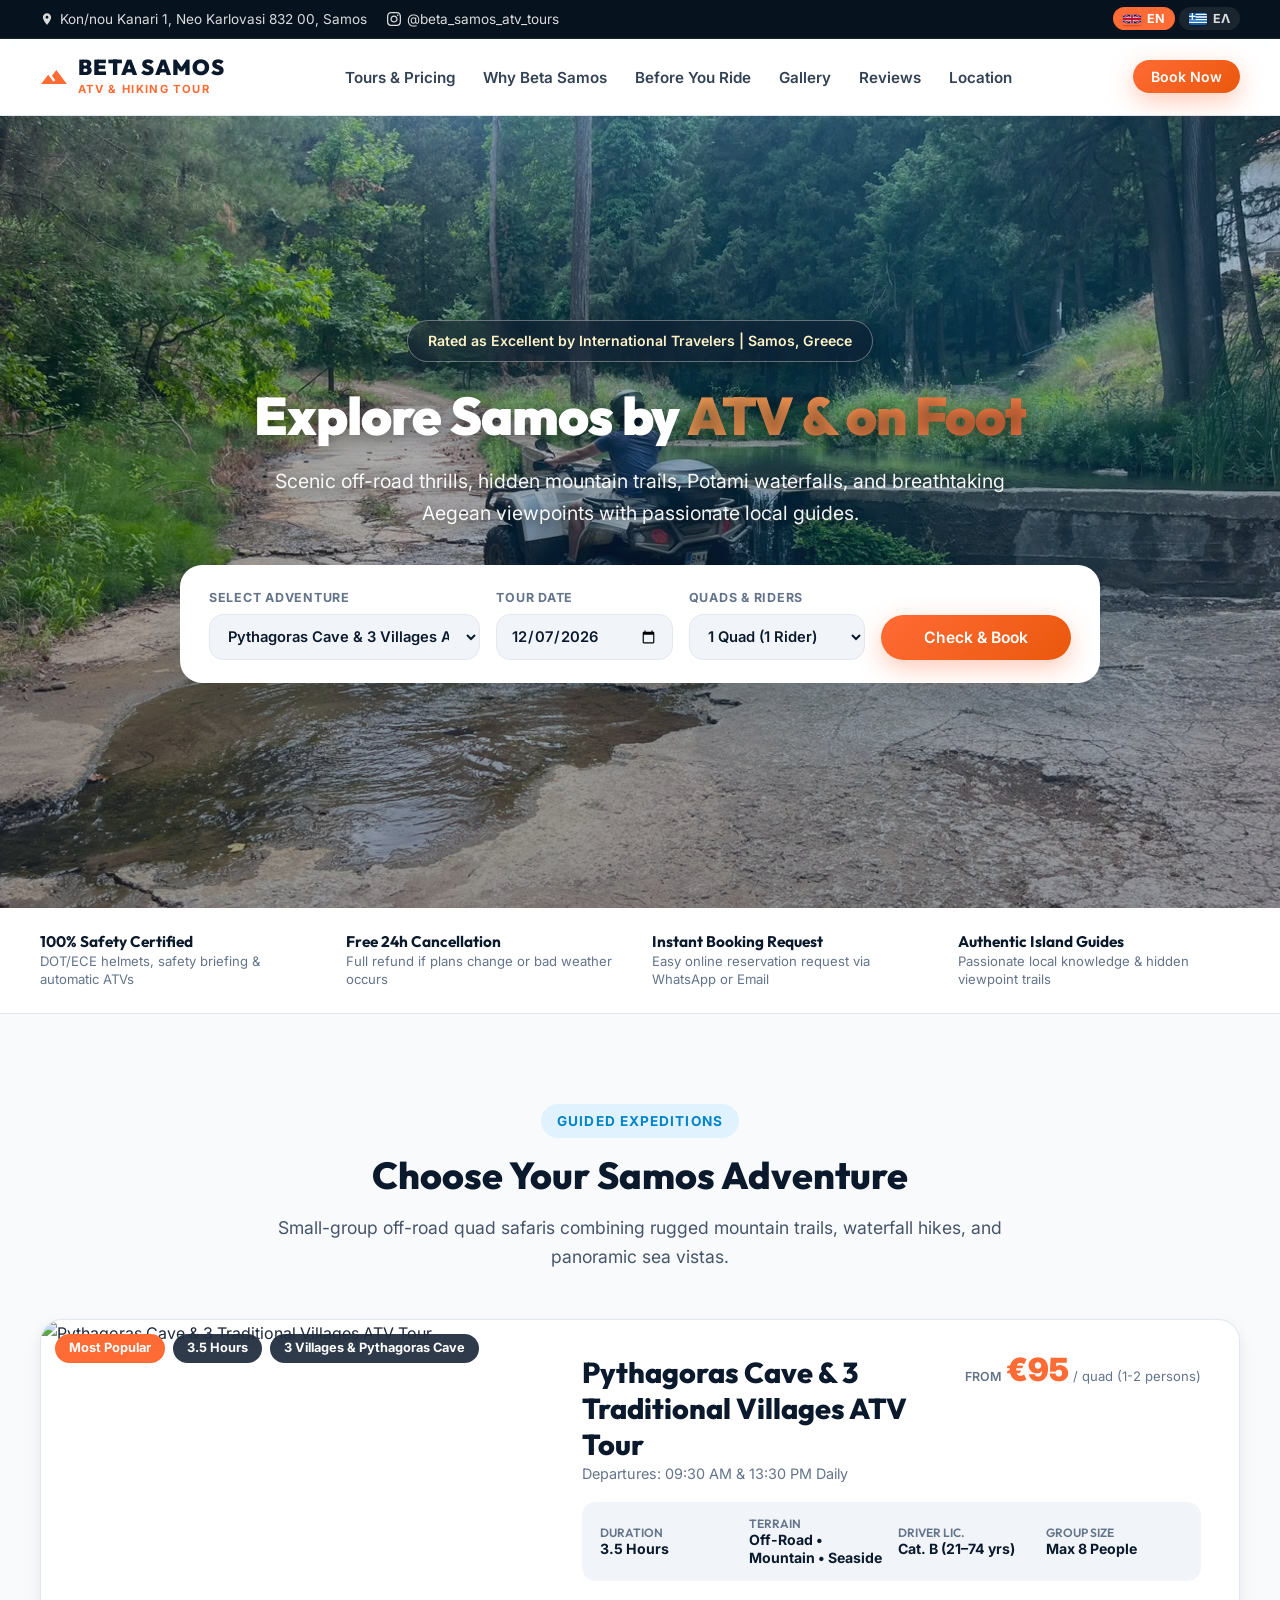
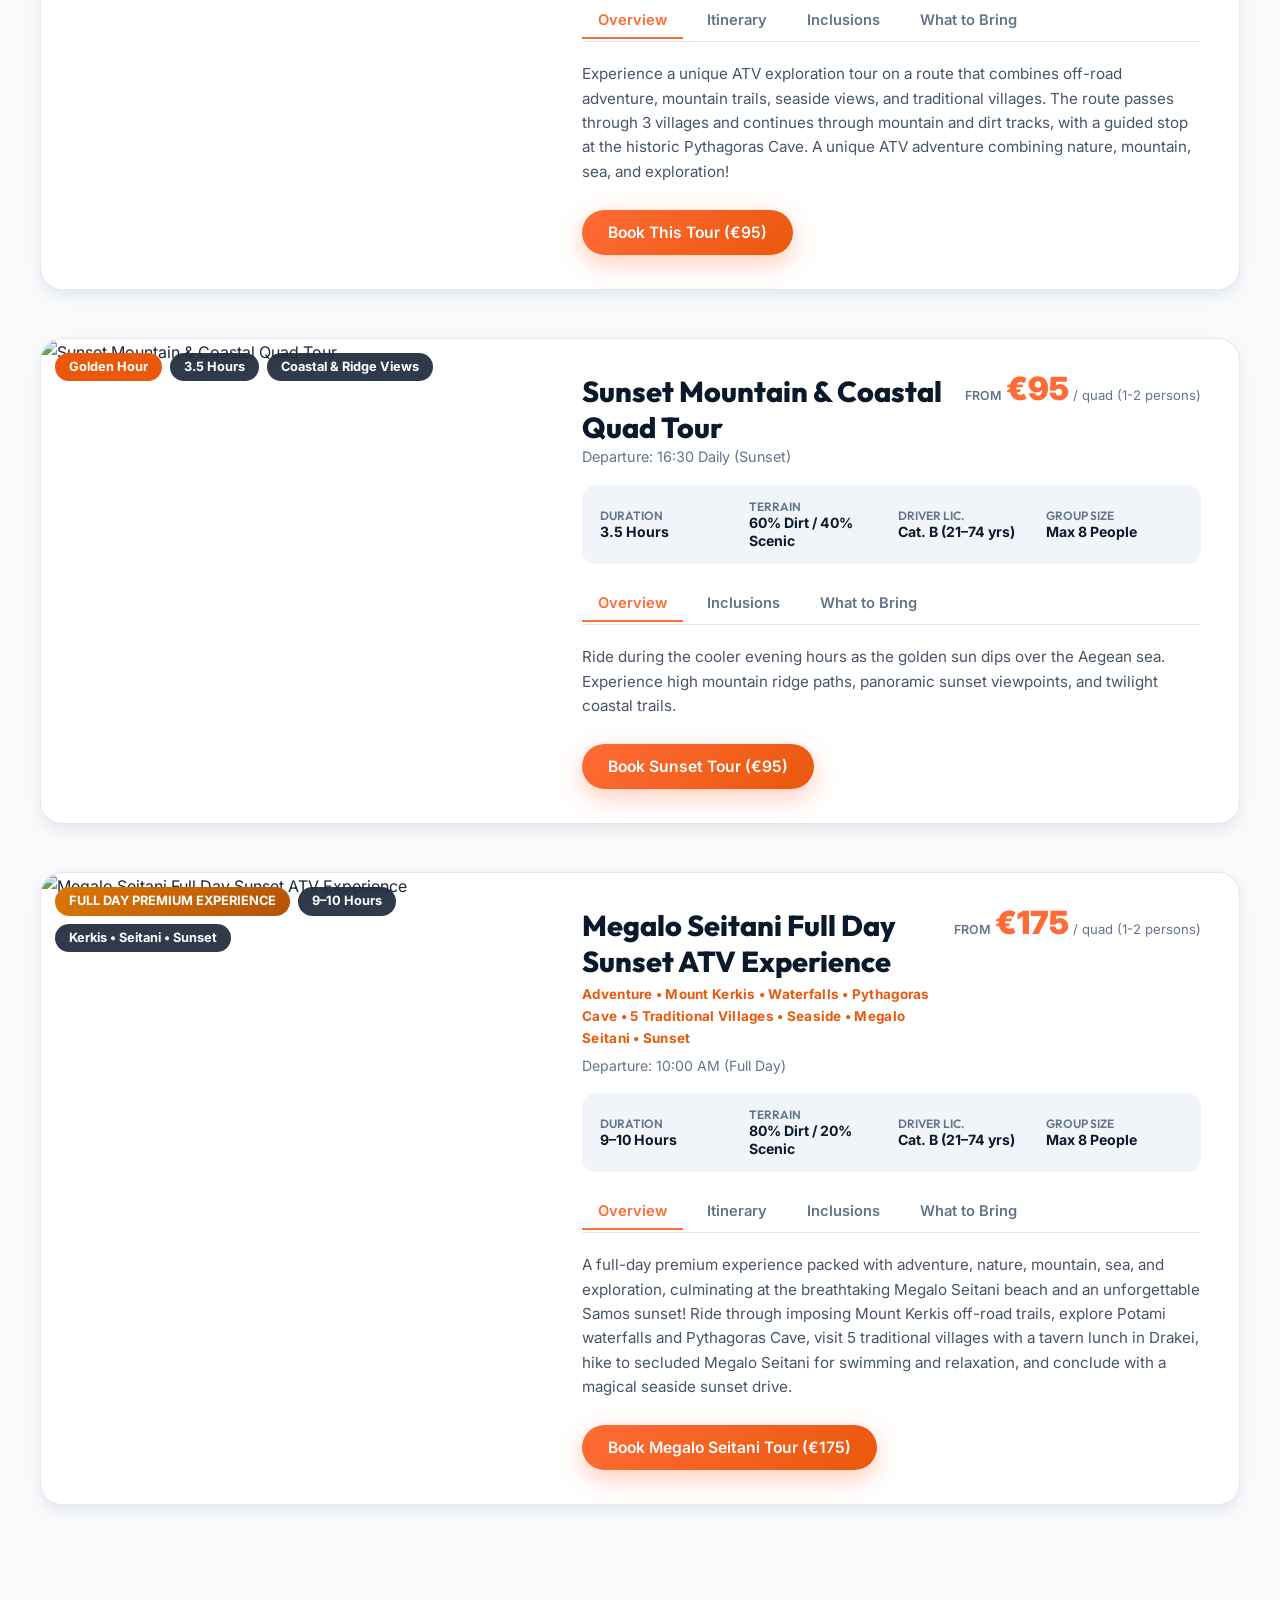
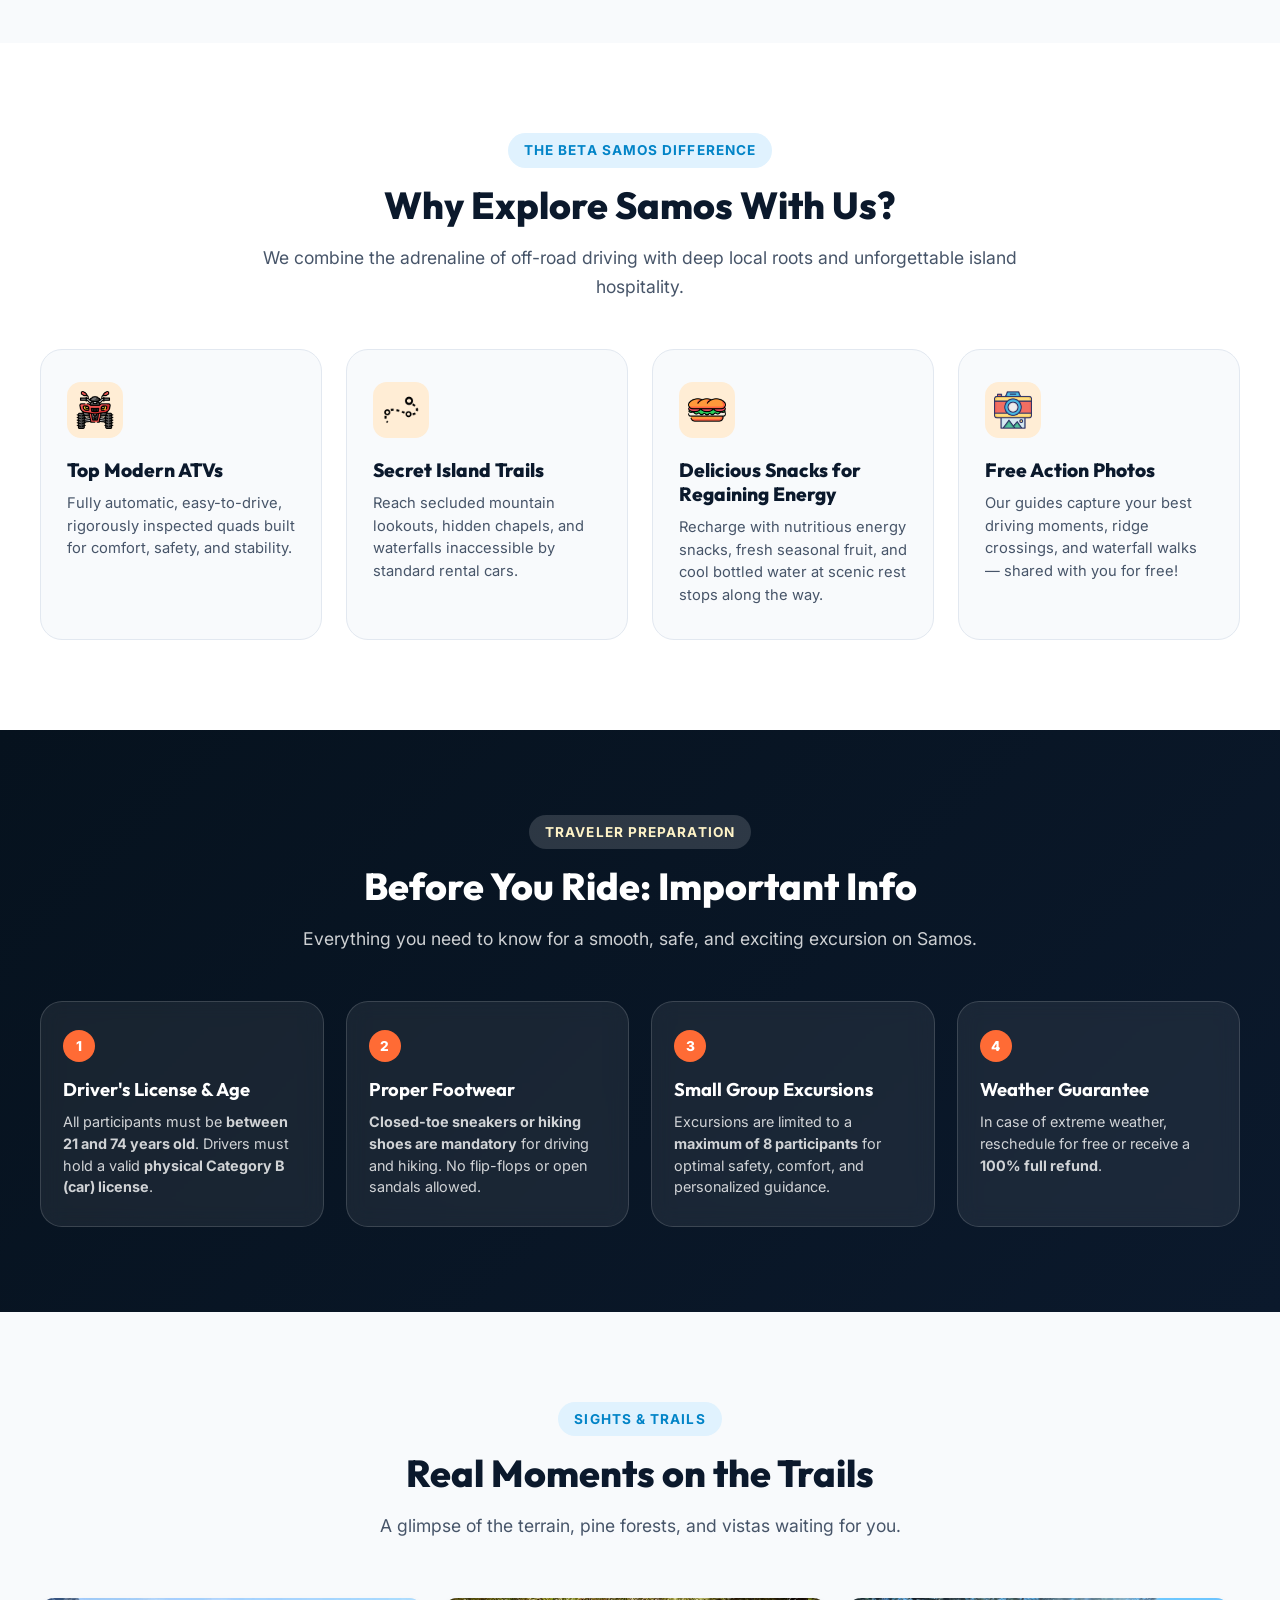
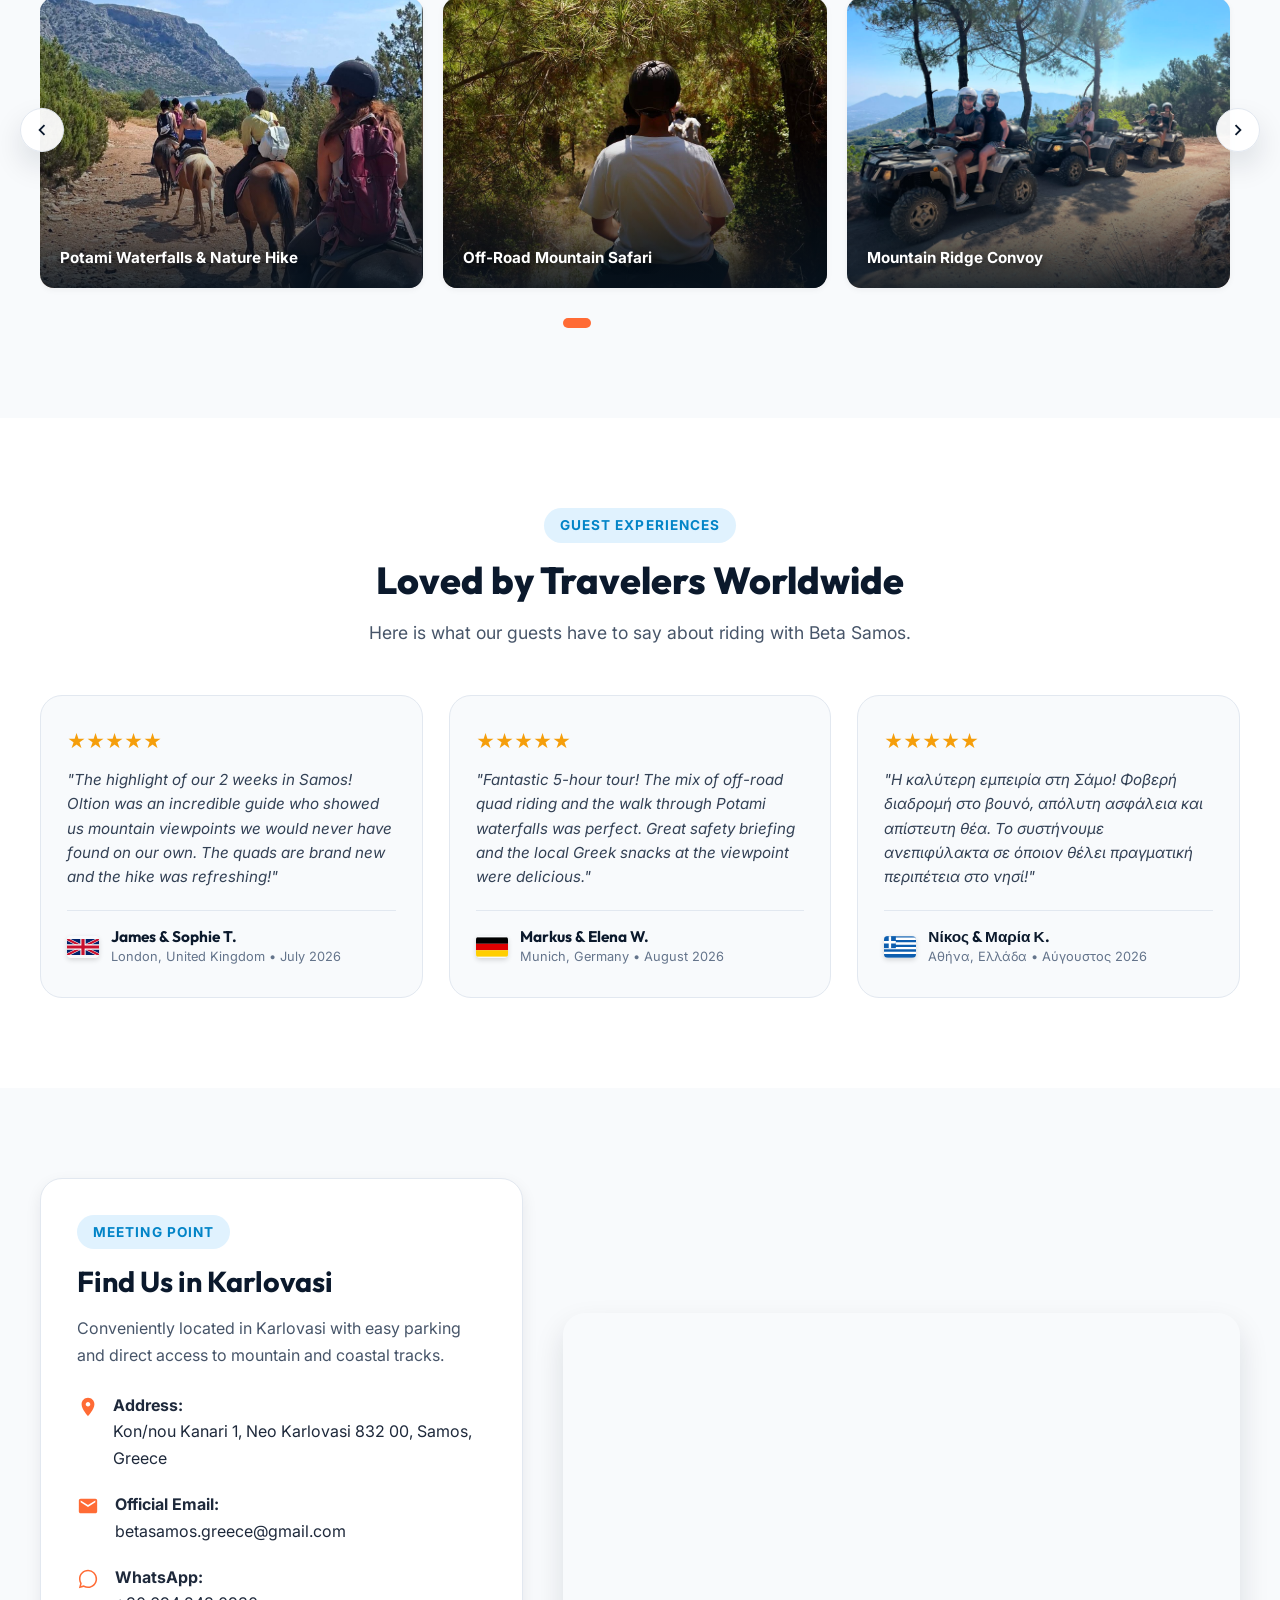
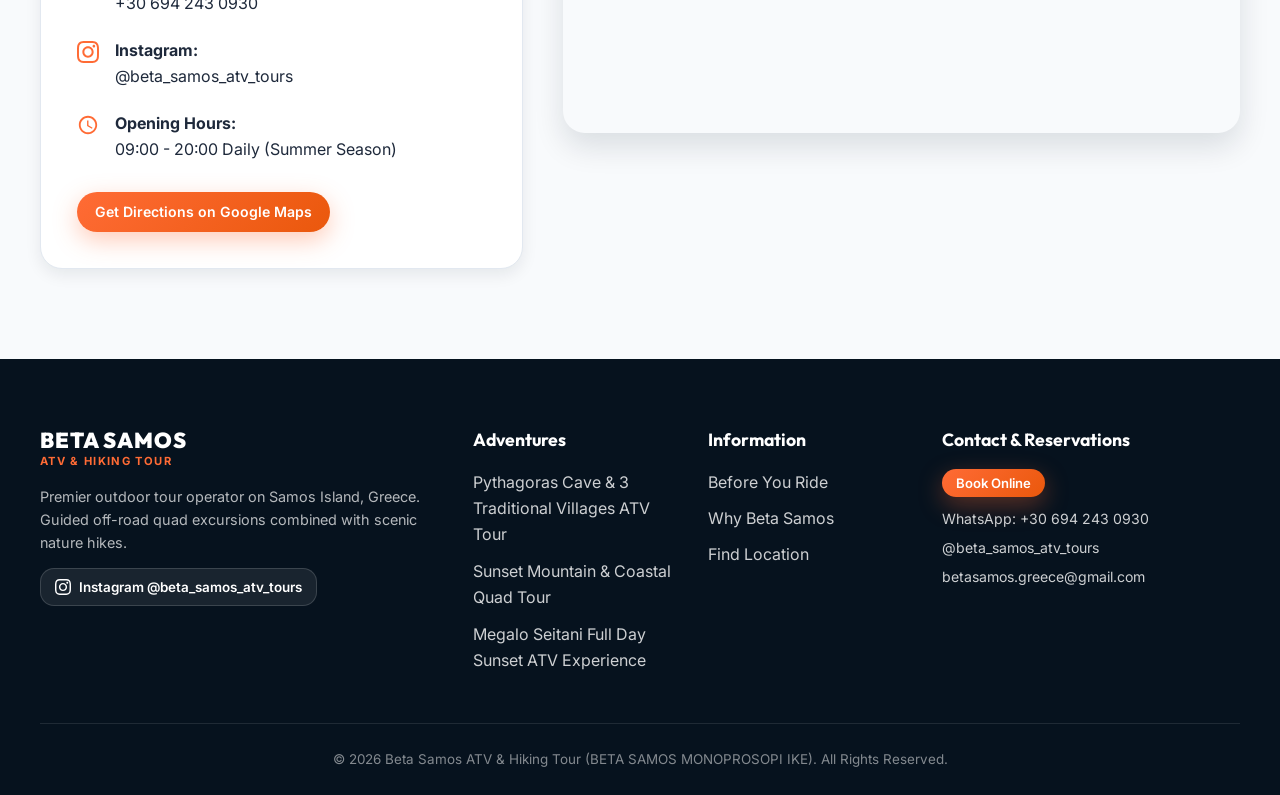
==== index.html @ 0ca5908e "feat: initialize Samos ATV and hiking tour website with booking interface and knowledge base documen" ====
<!DOCTYPE html>
<html lang="en">
<head>
  <meta charset="UTF-8">
  <meta name="viewport" content="width=device-width, initial-scale=1.0">
  <title>Beta Samos ATV &amp; Hiking Guided Tours | Explore Samos Island, Greece</title>
  <meta name="description" content="Premier guided ATV off-road adventures and scenic hiking tours on Samos Island, Greece. Explore Potami waterfalls, mountain viewpoints, and authentic Greek trails. Book online!">
  <meta name="keywords" content="Beta Samos, Samos ATV tour, quad safari Samos, hiking Samos island, Potami waterfalls tour, Karlovasi excursions, outdoor activities Greece">
  <meta name="author" content="Beta Samos ATV &amp; Hiking Tour">
  <link rel="canonical" href="https://betasamos.gr/">

  <!-- Open Graph / Facebook / WhatsApp -->
  <meta property="og:type" content="website">
  <meta property="og:url" content="https://betasamos.gr/">
  <meta property="og:title" content="Beta Samos ATV &amp; Hiking Guided Tours">
  <meta property="og:description" content="Explore Samos Island with exciting off-road ATV rides, guided hiking, and hidden mountain vistas. Local, safe, and unforgettable.">
  <meta property="og:image" content="assets/images/img_14.jpeg">

  <!-- Google Fonts Preconnect -->
  <link rel="preconnect" href="https://fonts.googleapis.com">
  <link rel="preconnect" href="https://fonts.gstatic.com" crossorigin>
  <link href="https://fonts.googleapis.com/css2?family=Inter:wght@400;500;600;700&family=Outfit:wght@600;700;800;900&display=swap" rel="stylesheet">

  <!-- Cloudflare Turnstile Anti-Bot Security -->
  <script src="https://challenges.cloudflare.com/turnstile/v0/api.js" async defer></script>

  <!-- EmailJS Client-Side Transactional Email Engine -->
  <script src="https://cdn.jsdelivr.net/npm/@emailjs/browser@4/dist/email.min.js"></script>

  <!-- Stylesheet -->
  <link rel="stylesheet" href="styles.css">

  <!-- Schema.org JSON-LD Structured Data for Local Tour Operator -->
  <script type="application/ld+json">
  {
    "@context": "https://schema.org",
    "@type": ["TourOperator", "LocalBusiness"],
    "name": "Beta Samos ATV and Hiking Tour",
    "legalName": "BETA SAMOS MONOPROSOPI IKE",
    "image": "https://betasamos.gr/assets/images/img_14.jpeg",
    "telephone": "+306942430930",
    "email": "betasamos.greece@gmail.com",
    "url": "https://betasamos.gr/",
    "address": {
      "@type": "PostalAddress",
      "streetAddress": "Kanari 1",
      "addressLocality": "Karlovasi",
      "addressRegion": "Samos",
      "postalCode": "83200",
      "addressCountry": "GR"
    },
    "geo": {
      "@type": "GeoCoordinates",
      "latitude": 37.7944,
      "longitude": 26.6881
    },
    "openingHoursSpecification": {
      "@type": "OpeningHoursSpecification",
      "dayOfWeek": [
        "Monday", "Tuesday", "Wednesday", "Thursday", "Friday", "Saturday", "Sunday"
      ],
      "opens": "09:00",
      "closes": "20:00"
    },
    "priceRange": "€€"
  }
  </script>
</head>
<body>

  <!-- Top Notification Bar -->
  <div class="topbar">
    <div class="container topbar-content">
      <div class="topbar-left">
        <a href="https://maps.google.com/?q=Beta+Samos+ATV+and+Hiking+Tour,+Kon/nou+Kanari+1,+Neo+Karlovasi+832+00" target="_blank" rel="noopener" class="topbar-item" title="Beta Samos on Google Maps">
          <svg viewBox="0 0 24 24" width="14" height="14" fill="currentColor"><path d="M12 2C8.13 2 5 5.13 5 9c0 5.25 7 13 7 13s7-7.75 7-13c0-3.87-3.13-7-7-7zm0 9.5c-1.38 0-2.5-1.12-2.5-2.5s1.12-2.5 2.5-2.5 2.5 1.12 2.5 2.5-1.12 2.5-2.5 2.5z"/></svg>
          <span data-i18n="topbar_location">Kon/nou Kanari 1, Neo Karlovasi 832 00, Samos</span>
        </a>
        <a href="https://www.instagram.com/beta_samos_atv_tours/" target="_blank" rel="noopener" class="topbar-item" title="Follow us on Instagram">
          <svg viewBox="0 0 24 24" width="14" height="14" fill="currentColor"><path d="M12 2.163c3.204 0 3.584.012 4.85.07 3.252.148 4.771 1.691 4.919 4.919.058 1.265.069 1.645.069 4.849 0 3.205-.012 3.584-.069 4.849-.149 3.225-1.664 4.771-4.919 4.919-1.266.058-1.644.07-4.85.07-3.204 0-3.584-.012-4.849-.07-3.26-.149-4.771-1.699-4.919-4.92-.058-1.265-.07-1.644-.07-4.849 0-3.204.013-3.583.07-4.849.149-3.227 1.664-4.771 4.919-4.919 1.266-.057 1.645-.069 4.849-.069zm0-2.163c-3.259 0-3.667.014-4.947.072-4.358.2-6.78 2.618-6.98 6.98-.059 1.281-.073 1.689-.073 4.948 0 3.259.014 3.668.072 4.948.2 4.358 2.618 6.78 6.98 6.98 1.281.058 1.689.072 4.948.072 3.259 0 3.668-.014 4.948-.072 4.354-.2 6.782-2.618 6.979-6.98.059-1.28.073-1.689.073-4.948 0-3.259-.014-3.667-.072-4.947-.196-4.354-2.617-6.78-6.979-6.98-1.281-.059-1.69-.073-4.949-.073zm0 5.838c-3.403 0-6.162 2.759-6.162 6.162s2.759 6.163 6.162 6.163 6.162-2.759 6.162-6.163c0-3.403-2.759-6.162-6.162-6.162zm0 10.162c-2.209 0-4-1.79-4-4 0-2.209 1.791-4 4-4s4 1.791 4 4c0 2.21-1.791 4-4 4zm6.406-11.845c-.796 0-1.441.645-1.441 1.44s.645 1.44 1.441 1.44c.795 0 1.439-.645 1.439-1.44s-.644-1.44-1.439-1.44z"/></svg>
          <span>@beta_samos_atv_tours</span>
        </a>
      </div>
      <div class="topbar-right">
        <div class="lang-switcher">
          <button class="lang-btn active" data-lang="en">
            <svg class="flag-icon" viewBox="0 0 60 30" width="18" height="12">
              <clipPath id="uk-flag"><path d="M0,0 v30 h60 v-30 z"/></clipPath>
              <g clip-path="url(#uk-flag)">
                <path d="M0,0 v30 h60 v-30 z" fill="#012169"/>
                <path d="M0,0 L60,30 M60,0 L0,30" stroke="#fff" stroke-width="6"/>
                <path d="M0,0 L60,30 M60,0 L0,30" clip-path="url(#uk-flag)" stroke="#C8102E" stroke-width="4"/>
                <path d="M30,0 v30 M0,15 h60" stroke="#fff" stroke-width="10"/>
                <path d="M30,0 v30 M0,15 h60" stroke="#C8102E" stroke-width="6"/>
              </g>
            </svg>
            EN
          </button>
          <button class="lang-btn" data-lang="el">
            <svg class="flag-icon" viewBox="0 0 27 18" width="18" height="12">
              <rect width="27" height="18" fill="#0D5EAF"/>
              <path d="M0,2h27M0,6h27M0,10h27M0,14h27" stroke="#fff" stroke-width="2"/>
              <rect width="10" height="10" fill="#0D5EAF"/>
              <path d="M5,0v10M0,5h10" stroke="#fff" stroke-width="2"/>
            </svg>
            ΕΛ
          </button>
        </div>
      </div>
    </div>
  </div>

  <!-- Main Navigation -->
  <nav class="navbar" id="navbar">
    <div class="container nav-container">
      <a href="#" class="logo-brand">
        <span class="logo-icon" style="color: var(--orange-500); display: flex; align-items: center;">
          <svg viewBox="0 0 24 24" width="28" height="28" fill="currentColor"><path d="M14 6l-3.75 5 2.85 3.8-1.6 1.2L7 10l-6 8h22L14 6z"/></svg>
        </span>
        <div class="logo-text-wrap">
          <span class="logo-title">BETA SAMOS</span>
          <span class="logo-tag" data-i18n="nav_tag">ATV &amp; Hiking Tour</span>
        </div>
      </a>

      <ul class="nav-menu" id="navMenu">
        <li><a href="#tours" class="nav-link" data-i18n="nav_tours">Tours &amp; Pricing</a></li>
        <li><a href="#whyus" class="nav-link" data-i18n="nav_whyus">Why Beta Samos</a></li>
        <li><a href="#guide" class="nav-link" data-i18n="nav_guide">Before You Ride</a></li>
        <li><a href="#gallery" class="nav-link" data-i18n="nav_gallery">Gallery</a></li>
        <li><a href="#reviews" class="nav-link" data-i18n="nav_reviews">Reviews</a></li>
        <li><a href="#location" class="nav-link" data-i18n="nav_location">Location</a></li>
      </ul>

      <div class="nav-actions">
        <button class="btn btn-primary btn-sm open-booking-modal" data-i18n="nav_book">Book Now</button>
        <button class="nav-toggle" id="navToggle" aria-label="Toggle navigation">☰</button>
      </div>
    </div>
  </nav>

  <!-- Hero Section -->
  <header class="hero">
    <div class="container hero-content">
      <div class="hero-badge">
        <span data-i18n="hero_badge">Rated as Excellent by International Travelers | Samos, Greece</span>
      </div>

      <h1 class="hero-title" data-i18n="hero_title">
        Explore Samos by <span>ATV &amp; on Foot</span>
      </h1>

      <p class="hero-subtitle" data-i18n="hero_subtitle">
        Scenic off-road thrills, hidden mountain trails, Potami waterfalls, and breathtaking Aegean viewpoints with passionate local guides.
      </p>

      <!-- Floating Quick-Booking Bar (Madeira Adventure Kingdom Style) -->
      <div class="quick-book-card">
        <div class="quick-book-grid">
          <div class="qb-field">
            <label class="qb-label"><span data-i18n="qb_tour_label">Select Adventure</span></label>
            <select class="qb-select" id="qbTour">
              <option value="flagship">Pythagoras Cave &amp; 3 Villages ATV Tour (€95)</option>
              <option value="sunset">Sunset Mountain &amp; Coastal Quad Tour (€95)</option>
              <option value="seitani">Megalo Seitani Full Day Sunset ATV Experience (€175)</option>
            </select>
          </div>

          <div class="qb-field">
            <label class="qb-label"><span data-i18n="qb_date_label">Tour Date</span></label>
            <input type="date" class="qb-input" id="qbDate" lang="en">
          </div>

          <div class="qb-field">
            <label class="qb-label"><span data-i18n="qb_riders_label">Quads &amp; Riders</span></label>
            <select class="qb-select" id="qbRiders">
              <option value="1-solo">1 Quad (1 Rider)</option>
              <option value="1-shared">1 Quad (2 Riders Shared)</option>
              <option value="2-solo">2 Quads (2 Riders)</option>
              <option value="2-shared">2 Quads (4 Riders Shared)</option>
              <option value="group">3+ Quads (Group Safari)</option>
            </select>
          </div>

          <div class="qb-field">
            <button class="btn btn-primary btn-block" id="qbSubmitBtn" data-i18n="qb_btn">Check &amp; Book</button>
          </div>
        </div>
      </div>
    </div>
  </header>

  <!-- Trust Ribbon -->
  <section class="trust-ribbon">
    <div class="container trust-grid">
      <div class="trust-item">
        <div class="trust-text">
          <h4 data-i18n="trust_1_title">100% Safety Certified</h4>
          <p data-i18n="trust_1_desc">DOT/ECE helmets, safety briefing &amp; automatic ATVs</p>
        </div>
      </div>
      <div class="trust-item">
        <div class="trust-text">
          <h4 data-i18n="trust_2_title">Free 24h Cancellation</h4>
          <p data-i18n="trust_2_desc">Full refund if plans change or bad weather occurs</p>
        </div>
      </div>
      <div class="trust-item">
        <div class="trust-text">
          <h4 data-i18n="trust_3_title">Instant Booking Request</h4>
          <p data-i18n="trust_3_desc">Easy online reservation request via WhatsApp or Email</p>
        </div>
      </div>
      <div class="trust-item">
        <div class="trust-text">
          <h4 data-i18n="trust_4_title">Authentic Island Guides</h4>
          <p data-i18n="trust_4_desc">Passionate local knowledge &amp; hidden viewpoint trails</p>
        </div>
      </div>
    </div>
  </section>

  <!-- Tour Packages Section -->
  <section class="section-tours" id="tours">
    <div class="container">
      <div class="section-header">
        <span class="section-tag" data-i18n="tours_tag">Guided Expeditions</span>
        <h2 class="section-title" data-i18n="tours_title">Choose Your Samos Adventure</h2>
        <p class="section-subtitle" data-i18n="tours_subtitle">
          Small-group off-road quad safaris combining rugged mountain trails, waterfall hikes, and panoramic sea vistas.
        </p>
      </div>

      <!-- Tour 1: Flagship 3.5h Pythagoras Cave Tour -->
      <div class="tour-card" id="flagship-tour">
        <div class="tour-grid">
          <div class="tour-media">
            <img src="assets/images/IMG_3026.jpeg" alt="Pythagoras Cave &amp; 3 Traditional Villages ATV Tour" class="tour-img">
            <div class="tour-badge-top">
              <span class="pill-badge featured" data-i18n="badge_bestseller">Most Popular</span>
              <span class="pill-badge">3.5 Hours</span>
              <span class="pill-badge">3 Villages &amp; Pythagoras Cave</span>
            </div>
          </div>

          <div class="tour-body">
            <div class="tour-header-row">
              <div>
                <h3 class="tour-title" data-i18n="t1_title">Pythagoras Cave &amp; 3 Traditional Villages ATV Tour</h3>
                <p style="color: var(--slate-500); font-size: 0.9rem;" data-i18n="t1_dep">Departures: 09:30 AM &amp; 13:30 PM Daily</p>
              </div>
              <div class="tour-pricing-box">
                <span class="price-from" data-i18n="price_from">From</span>
                <span class="price-val">€95</span>
                <span class="price-sub" data-i18n="price_per_driver">/ quad (1-2 persons)</span>
              </div>
            </div>

            <!-- Tour Specs Bar -->
            <div class="tour-specs-bar">
              <div class="spec-item">
                <div class="spec-data">
                  <h5 data-i18n="spec_dur">Duration</h5>
                  <p>3.5 Hours</p>
                </div>
              </div>
              <div class="spec-item">
                <div class="spec-data">
                  <h5 data-i18n="spec_terrain">Terrain</h5>
                  <p data-i18n="spec_terrain_val">Off-Road • Mountain • Seaside</p>
                </div>
              </div>
              <div class="spec-item">
                <div class="spec-data">
                  <h5 data-i18n="spec_lic">Driver Lic.</h5>
                  <p>Cat. B (21–74 yrs)</p>
                </div>
              </div>
              <div class="spec-item">
                <div class="spec-data">
                  <h5 data-i18n="spec_grp">Group Size</h5>
                  <p data-i18n="spec_grp_val">Max 8 People</p>
                </div>
              </div>
            </div>

            <!-- Interactive Tour Tabs (Madeira Style) -->
            <div class="tour-tabs">
              <button class="tab-btn active" data-tab="t1-overview" data-i18n="tab_overview">Overview</button>
              <button class="tab-btn" data-tab="t1-itinerary" data-i18n="tab_itinerary">Itinerary</button>
              <button class="tab-btn" data-tab="t1-inclusions" data-i18n="tab_inclusions">Inclusions</button>
              <button class="tab-btn" data-tab="t1-bring" data-i18n="tab_bring">What to Bring</button>
            </div>

            <!-- Tab Content -->
            <div class="tab-content">
              <!-- Overview -->
              <div class="tab-pane active" id="t1-overview">
                <p data-i18n="t1_desc">
                  Experience a unique ATV exploration tour on a route that combines off-road adventure, mountain trails, seaside views, and traditional villages. The route passes through 3 villages and continues through mountain and dirt tracks, with a guided stop at the historic Pythagoras Cave. A unique ATV adventure combining nature, mountain, sea, and exploration!
                </p>
              </div>

              <!-- Itinerary -->
              <div class="tab-pane" id="t1-itinerary">
                <div class="itinerary-list">
                  <div class="itinerary-step">
                    <span class="itinerary-time">00:00</span>
                    <div class="itinerary-info">
                      <h5 data-i18n="itin_1_title">Safety Briefing &amp; Practice Lap</h5>
                      <p data-i18n="itin_1_desc">Helmet fitting, vehicle controls briefing, and a practice run at Karlovasi HQ.</p>
                    </div>
                  </div>
                  <div class="itinerary-step">
                    <span class="itinerary-time">00:30</span>
                    <div class="itinerary-info">
                      <h5 data-i18n="itin_2_title">3 Traditional Villages</h5>
                      <p data-i18n="itin_2_desc">Drive through 3 authentic Samian villages and experience local culture and charm.</p>
                    </div>
                  </div>
                  <div class="itinerary-step">
                    <span class="itinerary-time">01:30</span>
                    <div class="itinerary-info">
                      <h5 data-i18n="itin_3_title">Off-Road Mountain &amp; Seaside Trails</h5>
                      <p data-i18n="itin_3_desc">Ride thrilling dirt paths, mountain tracks, and scenic coastal seaside routes overlooking the Aegean Sea.</p>
                    </div>
                  </div>
                  <div class="itinerary-step">
                    <span class="itinerary-time">02:30</span>
                    <div class="itinerary-info">
                      <h5 data-i18n="itin_4_title">Pythagoras Cave &amp; Cold Drink Stop</h5>
                      <p data-i18n="itin_4_desc">Stop at the historic Cave of Pythagoras, capture panoramic photos, and enjoy a cool refreshing drink.</p>
                    </div>
                  </div>
                </div>
              </div>

              <!-- Inclusions -->
              <div class="tab-pane" id="t1-inclusions">
                <div class="inclusions-grid">
                  <div class="inc-item yes"><span data-i18n="inc_atv">Premium Automatic ATV &amp; Fuel</span></div>
                  <div class="inc-item yes"><span data-i18n="inc_helmet">DOT/ECE Safety Helmet</span></div>
                  <div class="inc-item yes"><span data-i18n="inc_offroad">Off-Road &amp; Mountain Routes</span></div>
                  <div class="inc-item yes"><span data-i18n="inc_seaside">Seaside Coastal Route</span></div>
                  <div class="inc-item yes"><span data-i18n="inc_villages">Route Through 3 Traditional Villages</span></div>
                  <div class="inc-item yes"><span data-i18n="inc_cave">Stop at Pythagoras Cave</span></div>
                  <div class="inc-item yes"><span data-i18n="inc_photos">Photo &amp; Viewpoint Stops</span></div>
                  <div class="inc-item yes"><span data-i18n="inc_drink">Refreshing Cold Beverage</span></div>
                  <div class="inc-item yes"><span data-i18n="inc_guide">Certified Local Island Guide</span></div>
                  <div class="inc-item yes"><span data-i18n="inc_max8">Small Group (Max 8 Guests)</span></div>
                </div>
              </div>

              <!-- What to Bring -->
              <div class="tab-pane" id="t1-bring">
                <div class="bring-grid">
                  <div class="bring-item">
                    <span data-i18n="bring_shoes">Closed Shoes</span>
                  </div>
                  <div class="bring-item">
                    <span data-i18n="bring_license">Physical Driver Lic.</span>
                  </div>
                  <div class="bring-item">
                    <span data-i18n="bring_glasses">Sunglasses</span>
                  </div>
                  <div class="bring-item">
                    <span data-i18n="bring_sunscreen">Sunscreen &amp; Hat</span>
                  </div>
                </div>
              </div>
            </div>

            <div class="tour-footer-actions">
              <button class="btn btn-primary open-booking-modal" data-tour="flagship" data-i18n="btn_book_t1">Book This Tour (€95)</button>
            </div>
          </div>
        </div>
      </div>

      <!-- Tour 2: Sunset Mountain & Coastal Quad Tour -->
      <div class="tour-card" id="sunset-tour">
        <div class="tour-grid">
          <div class="tour-media">
            <img src="assets/images/IMG_2938.jpeg" alt="Sunset Mountain & Coastal Quad Tour" class="tour-img">
            <div class="tour-badge-top">
              <span class="pill-badge" style="background: #ea580c;" data-i18n="badge_sunset">Golden Hour</span>
              <span class="pill-badge">3.5 Hours</span>
              <span class="pill-badge">Coastal &amp; Ridge Views</span>
            </div>
          </div>

          <div class="tour-body">
            <div class="tour-header-row">
              <div>
                <h3 class="tour-title" data-i18n="t2_title">Sunset Mountain &amp; Coastal Quad Tour</h3>
                <p style="color: var(--slate-500); font-size: 0.9rem;" data-i18n="t2_dep">Departure: 16:30 Daily (Sunset)</p>
              </div>
              <div class="tour-pricing-box">
                <span class="price-from" data-i18n="price_from">From</span>
                <span class="price-val">€95</span>
                <span class="price-sub" data-i18n="price_per_driver">/ quad (1-2 persons)</span>
              </div>
            </div>

            <!-- Specs Bar -->
            <div class="tour-specs-bar">
              <div class="spec-item">
                <div class="spec-data">
                  <h5 data-i18n="spec_dur">Duration</h5>
                  <p>3.5 Hours</p>
                </div>
              </div>
              <div class="spec-item">
                <div class="spec-data">
                  <h5 data-i18n="spec_terrain">Terrain</h5>
                  <p data-i18n="spec_t2_terrain">60% Dirt / 40% Scenic</p>
                </div>
              </div>
              <div class="spec-item">
                <div class="spec-data">
                  <h5 data-i18n="spec_lic">Driver Lic.</h5>
                  <p>Cat. B (21–74 yrs)</p>
                </div>
              </div>
              <div class="spec-item">
                <div class="spec-data">
                  <h5 data-i18n="spec_grp">Group Size</h5>
                  <p data-i18n="spec_grp_val">Max 8 People</p>
                </div>
              </div>
            </div>

            <!-- Interactive Tour Tabs -->
            <div class="tour-tabs">
              <button class="tab-btn active" data-tab="t2-overview" data-i18n="tab_overview">Overview</button>
              <button class="tab-btn" data-tab="t2-inclusions" data-i18n="tab_inclusions">Inclusions</button>
              <button class="tab-btn" data-tab="t2-bring" data-i18n="tab_bring">What to Bring</button>
            </div>

            <!-- Tab Content -->
            <div class="tab-content">
              <div class="tab-pane active" id="t2-overview">
                <p data-i18n="t2_desc">
                  Ride during the cooler evening hours as the golden sun dips over the Aegean sea. Experience high mountain ridge paths, panoramic sunset viewpoints, and twilight coastal trails.
                </p>
              </div>

              <div class="tab-pane" id="t2-inclusions">
                <div class="inclusions-grid">
                  <div class="inc-item yes"><span data-i18n="inc_atv">Premium Automatic ATV &amp; Fuel</span></div>
                  <div class="inc-item yes"><span data-i18n="inc_helmet">DOT/ECE Safety Helmet</span></div>
                  <div class="inc-item yes"><span data-i18n="inc_t2_mountain">Off-Road &amp; Mountain Trails</span></div>
                  <div class="inc-item yes"><span data-i18n="inc_t2_rivers">Scenic River &amp; Water Crossings</span></div>
                  <div class="inc-item yes"><span data-i18n="inc_t2_sunshine">Panoramic Sunset &amp; Sunshine Views</span></div>
                  <div class="inc-item yes"><span data-i18n="inc_seaside">Seaside Coastal Route</span></div>
                  <div class="inc-item yes"><span data-i18n="inc_t2_photos">Golden Hour &amp; Sunset Photo Stops</span></div>
                  <div class="inc-item yes"><span data-i18n="inc_sunset_drink">Sunset Refreshments &amp; Cold Drinks</span></div>
                  <div class="inc-item yes"><span data-i18n="inc_guide">Certified Local Island Guide</span></div>
                  <div class="inc-item yes"><span data-i18n="inc_max8">Small Group (Max 8 Guests)</span></div>
                </div>
              </div>

              <div class="tab-pane" id="t2-bring">
                <div class="bring-grid">
                  <div class="bring-item">
                    <span data-i18n="bring_shoes">Closed Shoes</span>
                  </div>
                  <div class="bring-item">
                    <span data-i18n="bring_license">Physical Driver Lic.</span>
                  </div>
                  <div class="bring-item">
                    <span data-i18n="bring_glasses">Sunglasses</span>
                  </div>
                  <div class="bring-item">
                    <span data-i18n="bring_jacket">Light Evening Jacket</span>
                  </div>
                </div>
              </div>
            </div>

            <div class="tour-footer-actions">
              <button class="btn btn-primary open-booking-modal" data-tour="sunset" data-i18n="btn_book_t2">Book Sunset Tour (€95)</button>
            </div>
          </div>
        </div>
      </div>

      <!-- Tour 3: Megalo Seitani Full Day Sunset ATV Experience -->
      <div class="tour-card" id="seitani-tour">
        <div class="tour-grid">
          <div class="tour-media">
            <img src="assets/images/IMG_3031.jpeg" alt="Megalo Seitani Full Day Sunset ATV Experience" class="tour-img">
            <div class="tour-badge-top">
              <span class="pill-badge" style="background: linear-gradient(135deg, #d97706, #b45309);" data-i18n="badge_fullday">FULL DAY PREMIUM EXPERIENCE</span>
              <span class="pill-badge">9–10 Hours</span>
              <span class="pill-badge">Kerkis • Seitani • Sunset</span>
            </div>
          </div>

          <div class="tour-body">
            <div class="tour-header-row">
              <div>
                <h3 class="tour-title" data-i18n="t3_title">Megalo Seitani Full Day Sunset ATV Experience</h3>
                <p style="color: var(--orange-600); font-size: 0.84rem; font-weight: 700; margin-top: 4px; letter-spacing: 0.02em;" data-i18n="t3_tagline">Adventure • Mount Kerkis • Waterfalls • Pythagoras Cave • 5 Traditional Villages • Seaside • Megalo Seitani • Sunset</p>
                <p style="color: var(--slate-500); font-size: 0.88rem; margin-top: 4px;" data-i18n="t3_dep">Departure: 10:00 AM (Full Day)</p>
              </div>
              <div class="tour-pricing-box">
                <span class="price-from" data-i18n="price_from">From</span>
                <span class="price-val">€175</span>
                <span class="price-sub" data-i18n="price_per_driver">/ quad (1-2 persons)</span>
              </div>
            </div>

            <!-- Specs Bar -->
            <div class="tour-specs-bar">
              <div class="spec-item">
                <div class="spec-data">
                  <h5 data-i18n="spec_dur">Duration</h5>
                  <p>9–10 Hours</p>
                </div>
              </div>
              <div class="spec-item">
                <div class="spec-data">
                  <h5 data-i18n="spec_terrain">Terrain</h5>
                  <p data-i18n="spec_t3_terrain">80% Dirt / 20% Scenic</p>
                </div>
              </div>
              <div class="spec-item">
                <div class="spec-data">
                  <h5 data-i18n="spec_lic">Driver Lic.</h5>
                  <p>Cat. B (21–74 yrs)</p>
                </div>
              </div>
              <div class="spec-item">
                <div class="spec-data">
                  <h5 data-i18n="spec_grp">Group Size</h5>
                  <p data-i18n="spec_grp_val">Max 8 People</p>
                </div>
              </div>
            </div>

            <!-- Interactive Tour Tabs -->
            <div class="tour-tabs">
              <button class="tab-btn active" data-tab="t3-overview" data-i18n="tab_overview">Overview</button>
              <button class="tab-btn" data-tab="t3-itinerary" data-i18n="tab_itinerary">Itinerary</button>
              <button class="tab-btn" data-tab="t3-inclusions" data-i18n="tab_inclusions">Inclusions</button>
              <button class="tab-btn" data-tab="t3-bring" data-i18n="tab_bring">What to Bring</button>
            </div>

            <!-- Tab Content -->
            <div class="tab-content">
              <!-- Overview -->
              <div class="tab-pane active" id="t3-overview">
                <p data-i18n="t3_desc">
                  A full-day premium experience packed with adventure, nature, mountain, sea, and exploration, culminating at the breathtaking Megalo Seitani beach and an unforgettable Samos sunset! Ride through imposing Mount Kerkis off-road trails, explore Potami waterfalls and Pythagoras Cave, visit 5 traditional villages with a tavern lunch in Drakei, hike to secluded Megalo Seitani for swimming and relaxation, and conclude with a magical seaside sunset drive.
                </p>
              </div>

              <!-- Itinerary -->
              <div class="tab-pane" id="t3-itinerary">
                <div class="itinerary-list">
                  <div class="itinerary-step">
                    <span class="itinerary-time">10:00</span>
                    <div class="itinerary-info">
                      <h5 data-i18n="itin_t3_1_title">Waterfalls Nature Hike &amp; Swim</h5>
                      <p data-i18n="itin_t3_1_desc">We start the tour with a stop at the waterfalls, enjoying a nature hike and swimming time in a pristine natural oasis.</p>
                    </div>
                  </div>
                  <div class="itinerary-step">
                    <span class="itinerary-time">11:30</span>
                    <div class="itinerary-info">
                      <h5 data-i18n="itin_t3_2_title">Pythagoras Cave Hike &amp; Exploration</h5>
                      <p data-i18n="itin_t3_2_desc">Continue by ATV towards the historic Cave of Pythagoras on Mount Kerkis for hiking and guided exploration.</p>
                    </div>
                  </div>
                  <div class="itinerary-step">
                    <span class="itinerary-time">13:00</span>
                    <div class="itinerary-info">
                      <h5 data-i18n="itin_t3_3_title">Mount Kerkis Scenic &amp; Off-Road Trails</h5>
                      <p data-i18n="itin_t3_3_desc">Ride thrilling trails on imposing Mount Kerkis through mountain and off-road landscapes with breathtaking panoramic views.</p>
                    </div>
                  </div>
                  <div class="itinerary-step">
                    <span class="itinerary-time">14:30</span>
                    <div class="itinerary-info">
                      <h5 data-i18n="itin_t3_4_title">5 Traditional Villages, Marathokampos &amp; Paleochori</h5>
                      <p data-i18n="itin_t3_4_desc">Drive through off-road, mountain, and seaside paths passing through Marathokampos, Paleochori, and 5 authentic villages.</p>
                    </div>
                  </div>
                  <div class="itinerary-step">
                    <span class="itinerary-time">15:30</span>
                    <div class="itinerary-info">
                      <h5 data-i18n="itin_t3_5_title">Drakei Village &amp; Traditional Tavern Lunch</h5>
                      <p data-i18n="itin_t3_5_desc">Stop in the traditional village of Drakei for a feast at a local tavern, enjoying authentic atmosphere and village flavors.</p>
                    </div>
                  </div>
                  <div class="itinerary-step">
                    <span class="itinerary-time">17:30</span>
                    <div class="itinerary-info">
                      <h5 data-i18n="itin_t3_6_title">Megalo Seitani Secluded Beach Trek &amp; Swimming</h5>
                      <p data-i18n="itin_t3_6_desc">Leave the ATVs for a guided hike to Samos' hidden beach, Megalo Seitani, enjoying time for swimming, relaxation, and exploration.</p>
                    </div>
                  </div>
                  <div class="itinerary-step">
                    <span class="itinerary-time">19:30</span>
                    <div class="itinerary-info">
                      <h5 data-i18n="itin_t3_7_title">Seaside Coastal Excursion &amp; Sunset</h5>
                      <p data-i18n="itin_t3_7_desc">The tour concludes with a seaside coastal ride, enjoying a magical sunset beside the Aegean Sea.</p>
                    </div>
                  </div>
                </div>
              </div>

              <!-- Inclusions -->
              <div class="tab-pane" id="t3-inclusions">
                <div class="inclusions-grid">
                  <div class="inc-item yes"><span data-i18n="inc_atv">Premium Automatic ATV &amp; Fuel</span></div>
                  <div class="inc-item yes"><span data-i18n="inc_helmet">DOT/ECE Safety Helmet</span></div>
                  <div class="inc-item yes"><span data-i18n="inc_t3_offroad">Off-Road Dirt Trails</span></div>
                  <div class="inc-item yes"><span data-i18n="inc_t3_kerkis">Mount Kerkis Mountain Routes</span></div>
                  <div class="inc-item yes"><span data-i18n="inc_t3_seaside">Seaside Coastal Routes</span></div>
                  <div class="inc-item yes"><span data-i18n="inc_t3_waterfalls">Waterfalls Hike &amp; Swimming Session</span></div>
                  <div class="inc-item yes"><span data-i18n="inc_t3_cave">Pythagoras Cave Hiking &amp; Exploration</span></div>
                  <div class="inc-item yes"><span data-i18n="inc_t3_5villages">Passage Through 5 Traditional Villages</span></div>
                  <div class="inc-item yes"><span data-i18n="inc_t3_marathokampos">Marathokampos &amp; Paleochori Route</span></div>
                  <div class="inc-item yes"><span data-i18n="inc_t3_drakei">Stop in Drakei Village</span></div>
                  <div class="inc-item yes"><span data-i18n="inc_t3_lunch">Lunch at Traditional Greek Tavern</span></div>
                  <div class="inc-item yes"><span data-i18n="inc_t3_seitani_hike">Guided Hike to Megalo Seitani Secluded Beach</span></div>
                  <div class="inc-item yes"><span data-i18n="inc_t3_seitani_swim">Swimming &amp; Relaxation at Megalo Seitani</span></div>
                  <div class="inc-item yes"><span data-i18n="inc_t3_coastal">Seaside Coastal Excursion</span></div>
                  <div class="inc-item yes"><span data-i18n="inc_t3_sunset">Magical Aegean Sunset Finale</span></div>
                  <div class="inc-item yes"><span data-i18n="inc_guide">Certified Local Island Guide</span></div>
                </div>
              </div>

              <!-- What to Bring -->
              <div class="tab-pane" id="t3-bring">
                <div class="bring-grid">
                  <div class="bring-item">
                    <span data-i18n="bring_shoes">Closed Shoes</span>
                  </div>
                  <div class="bring-item">
                    <span data-i18n="bring_license">Physical Driver Lic.</span>
                  </div>
                  <div class="bring-item">
                    <span data-i18n="bring_swimwear">Swimwear &amp; Towel</span>
                  </div>
                  <div class="bring-item">
                    <span data-i18n="bring_glasses">Sunglasses</span>
                  </div>
                  <div class="bring-item">
                    <span data-i18n="bring_sunscreen">Sunscreen &amp; Hat</span>
                  </div>
                  <div class="bring-item">
                    <span data-i18n="bring_jacket">Light Evening Jacket</span>
                  </div>
                </div>
              </div>
            </div>

            <div class="tour-footer-actions">
              <button class="btn btn-primary open-booking-modal" data-tour="seitani" data-i18n="btn_book_t3">Book Megalo Seitani Tour (€175)</button>
            </div>
          </div>
        </div>
      </div>
    </div>
  </section>

  <!-- "Why Choose Beta Samos" Features Section -->
  <section class="section-features" id="whyus">
    <div class="container">
      <div class="section-header">
        <span class="section-tag" data-i18n="why_tag">The Beta Samos Difference</span>
        <h2 class="section-title" data-i18n="why_title">Why Explore Samos With Us?</h2>
        <p class="section-subtitle" data-i18n="why_subtitle">
          We combine the adrenaline of off-road driving with deep local roots and unforgettable island hospitality.
        </p>
      </div>

      <div class="features-grid">
        <div class="feature-card">
          <div class="feature-icon-box">
            <img src="assets/images/atv-icon.png" alt="ATV Quad Safari Icon" class="feature-img-icon">
          </div>
          <h4 data-i18n="feat_1_title">Top Modern ATVs</h4>
          <p data-i18n="feat_1_desc">Fully automatic, easy-to-drive, rigorously inspected quads built for comfort, safety, and stability.</p>
        </div>

        <div class="feature-card">
          <div class="feature-icon-box">
            <img src="assets/images/trail-icon.png" alt="Secret Island Trails Icon" class="feature-img-icon">
          </div>
          <h4 data-i18n="feat_2_title">Secret Island Trails</h4>
          <p data-i18n="feat_2_desc">Reach secluded mountain lookouts, hidden chapels, and waterfalls inaccessible by standard rental cars.</p>
        </div>

        <div class="feature-card">
          <div class="feature-icon-box">
            <img src="assets/images/snack-icon.png" alt="Delicious Snacks for Regaining Energy Icon" class="feature-img-icon">
          </div>
          <h4 data-i18n="feat_3_title">Delicious Snacks for Regaining Energy</h4>
          <p data-i18n="feat_3_desc">Recharge with nutritious energy snacks, fresh seasonal fruit, and cool bottled water at scenic rest stops along the way.</p>
        </div>

        <div class="feature-card">
          <div class="feature-icon-box">
            <img src="assets/images/photo-icon.png" alt="Free Action Photos Icon" class="feature-img-icon">
          </div>
          <h4 data-i18n="feat_4_title">Free Action Photos</h4>
          <p data-i18n="feat_4_desc">Our guides capture your best driving moments, ridge crossings, and waterfall walks — shared with you for free!</p>
        </div>
      </div>
    </div>
  </section>

  <!-- "Before You Ride" Preparation Guide (Madeira Style) -->
  <section class="section-guide" id="guide">
    <div class="container">
      <div class="section-header">
        <span class="section-tag" style="background: rgba(255,255,255,0.15); color: var(--amber-100);" data-i18n="guide_tag">Traveler Preparation</span>
        <h2 class="section-title" style="color: var(--white);" data-i18n="guide_title">Before You Ride: Important Info</h2>
        <p class="section-subtitle" style="color: rgba(255,255,255,0.8);" data-i18n="guide_subtitle">
          Everything you need to know for a smooth, safe, and exciting excursion on Samos.
        </p>
      </div>

      <div class="guide-grid">
        <div class="guide-card">
          <span class="guide-num">1</span>
          <h4 data-i18n="g1_title">Driver's License &amp; Age</h4>
          <p data-i18n="g1_desc">All participants must be <strong>between 21 and 74 years old</strong>. Drivers must hold a valid <strong>physical Category B (car) license</strong>.</p>
        </div>

        <div class="guide-card">
          <span class="guide-num">2</span>
          <h4 data-i18n="g2_title">Proper Footwear</h4>
          <p data-i18n="g2_desc"><strong>Closed-toe sneakers or hiking shoes are mandatory</strong> for driving and hiking. No flip-flops or open sandals allowed.</p>
        </div>

        <div class="guide-card">
          <span class="guide-num">3</span>
          <h4 data-i18n="g3_title">Small Group Excursions</h4>
          <p data-i18n="g3_desc">Excursions are limited to a <strong>maximum of 8 participants</strong> for optimal safety, comfort, and personalized guidance.</p>
        </div>

        <div class="guide-card">
          <span class="guide-num">4</span>
          <h4 data-i18n="g4_title">Weather Guarantee</h4>
          <p data-i18n="g4_desc">In case of extreme weather, reschedule for free or receive a <strong>100% full refund</strong>.</p>
        </div>
      </div>
    </div>
  </section>

  <!-- Photo Gallery / Sights & Trails Carousel -->
  <section class="section-gallery" id="gallery">
    <div class="container">
      <div class="section-header">
        <span class="section-tag" data-i18n="gal_tag">Sights &amp; Trails</span>
        <h2 class="section-title" data-i18n="gal_title">Real Moments on the Trails</h2>
        <p class="section-subtitle" data-i18n="gal_subtitle">A glimpse of the terrain, pine forests, and vistas waiting for you.</p>
      </div>

      <div class="gallery-carousel-wrapper">
        <button class="carousel-nav-btn prev" id="galleryPrev" aria-label="Previous slide">
          <svg viewBox="0 0 24 24" width="22" height="22" fill="currentColor"><path d="M15.41 7.41L14 6l-6 6 6 6 1.41-1.41L10.83 12z"/></svg>
        </button>

        <div class="gallery-carousel-track" id="galleryTrack">
          <div class="gallery-slide">
            <div class="gallery-card">
              <img src="assets/images/IMG_5179.jpg" alt="Potami Waterfalls Nature Hike" loading="lazy">
              <div class="gallery-overlay"><span data-i18n="g_cap_waterfalls">Potami Waterfalls &amp; Nature Hike</span></div>
            </div>
          </div>
          <div class="gallery-slide">
            <div class="gallery-card">
              <img src="assets/images/IMG_5181.jpg" alt="Off-Road Mountain Safari" loading="lazy">
              <div class="gallery-overlay"><span data-i18n="g_cap_offroad">Off-Road Mountain Safari</span></div>
            </div>
          </div>
          <div class="gallery-slide">
            <div class="gallery-card">
              <img src="assets/images/img_05.jpeg" alt="Mountain Ridge Convoy" loading="lazy">
              <div class="gallery-overlay"><span data-i18n="g_cap_convoy">Mountain Ridge Convoy</span></div>
            </div>
          </div>
          <div class="gallery-slide">
            <div class="gallery-card">
              <img src="assets/images/img_01.jpeg" alt="Samos Island Trails Exploration" loading="lazy">
              <div class="gallery-overlay"><span data-i18n="g_cap_trails">Samos Island Trails Exploration</span></div>
            </div>
          </div>
          <div class="gallery-slide">
            <div class="gallery-card">
              <img src="assets/images/imd_02.jpeg" alt="Authentic Traditional Villages" loading="lazy">
              <div class="gallery-overlay"><span data-i18n="g_cap_villages">Authentic Traditional Villages</span></div>
            </div>
          </div>
          <div class="gallery-slide">
            <div class="gallery-card">
              <img src="assets/images/img_14.jpeg" alt="Golden Hour Coastal Sunset" loading="lazy">
              <div class="gallery-overlay"><span data-i18n="g_cap_sunset">Golden Hour Coastal Sunset</span></div>
            </div>
          </div>
          <div class="gallery-slide">
            <div class="gallery-card">
              <img src="assets/images/IMG_3031.jpeg" alt="Forest &amp; Water Crossing" loading="lazy">
              <div class="gallery-overlay"><span data-i18n="g_cap_1">Forest &amp; Water Crossing</span></div>
            </div>
          </div>
          <div class="gallery-slide">
            <div class="gallery-card">
              <img src="assets/images/IMG_3018.jpeg" alt="Mount Kerkis Scenic Ridge" loading="lazy">
              <div class="gallery-overlay"><span data-i18n="g_cap_2">Mount Kerkis Scenic Ridge</span></div>
            </div>
          </div>
        </div>

        <button class="carousel-nav-btn next" id="galleryNext" aria-label="Next slide">
          <svg viewBox="0 0 24 24" width="22" height="22" fill="currentColor"><path d="M10 6L8.59 7.41 13.17 12l-4.58 4.59L10 18l6-6z"/></svg>
        </button>
      </div>

      <!-- Carousel Pagination Dots -->
      <div class="carousel-dots" id="galleryDots"></div>
    </div>
  </section>

  <!-- Customer Reviews with Country Flags (Madeira Style) -->
  <section class="section-reviews" id="reviews">
    <div class="container">
      <div class="section-header">
        <span class="section-tag" data-i18n="rev_tag">Guest Experiences</span>
        <h2 class="section-title" data-i18n="rev_title">Loved by Travelers Worldwide</h2>
        <p class="section-subtitle" data-i18n="rev_subtitle">Here is what our guests have to say about riding with Beta Samos.</p>
      </div>

      <div class="reviews-grid">
        <div class="review-card">
          <div class="review-stars">★★★★★</div>
          <p class="review-text" data-i18n="r1_text">
            "The highlight of our 2 weeks in Samos! Oltion was an incredible guide who showed us mountain viewpoints we would never have found on our own. The quads are brand new and the hike was refreshing!"
          </p>
          <div class="reviewer-meta">
            <span class="flag-avatar">
              <svg viewBox="0 0 60 30" width="32" height="20">
                <clipPath id="uk-rev"><path d="M0,0 v30 h60 v-30 z"/></clipPath>
                <g clip-path="url(#uk-rev)">
                  <path d="M0,0 v30 h60 v-30 z" fill="#012169"/>
                  <path d="M0,0 L60,30 M60,0 L0,30" stroke="#fff" stroke-width="6"/>
                  <path d="M0,0 L60,30 M60,0 L0,30" stroke="#C8102E" stroke-width="4"/>
                  <path d="M30,0 v30 M0,15 h60" stroke="#fff" stroke-width="10"/>
                  <path d="M30,0 v30 M0,15 h60" stroke="#C8102E" stroke-width="6"/>
                </g>
              </svg>
            </span>
            <div class="reviewer-details">
              <h5>James &amp; Sophie T.</h5>
              <p>London, United Kingdom • July 2026</p>
            </div>
          </div>
        </div>

        <div class="review-card">
          <div class="review-stars">★★★★★</div>
          <p class="review-text" data-i18n="r2_text">
            "Fantastic 5-hour tour! The mix of off-road quad riding and the walk through Potami waterfalls was perfect. Great safety briefing and the local Greek snacks at the viewpoint were delicious."
          </p>
          <div class="reviewer-meta">
            <span class="flag-avatar">
              <svg viewBox="0 0 5 3" width="32" height="20">
                <rect width="5" height="1" y="0" fill="#000"/>
                <rect width="5" height="1" y="1" fill="#D00"/>
                <rect width="5" height="1" y="2" fill="#FFCE00"/>
              </svg>
            </span>
            <div class="reviewer-details">
              <h5>Markus &amp; Elena W.</h5>
              <p>Munich, Germany • August 2026</p>
            </div>
          </div>
        </div>

        <div class="review-card">
          <div class="review-stars">★★★★★</div>
          <p class="review-text" data-i18n="r3_text">
            "Η καλύτερη εμπειρία στη Σάμο! Φοβερή διαδρομή στο βουνό, απόλυτη ασφάλεια και απίστευτη θέα. Το συστήνουμε ανεπιφύλακτα σε όποιον θέλει πραγματική περιπέτεια στο νησί!"
          </p>
          <div class="reviewer-meta">
            <span class="flag-avatar">
              <svg viewBox="0 0 27 18" width="32" height="20">
                <rect width="27" height="18" fill="#0D5EAF"/>
                <path d="M0,2h27M0,6h27M0,10h27M0,14h27" stroke="#fff" stroke-width="2"/>
                <rect width="10" height="10" fill="#0D5EAF"/>
                <path d="M5,0v10M0,5h10" stroke="#fff" stroke-width="2"/>
              </svg>
            </span>
            <div class="reviewer-details">
              <h5>Νίκος &amp; Μαρία Κ.</h5>
              <p>Αθήνα, Ελλάδα • Αύγουστος 2026</p>
            </div>
          </div>
        </div>
      </div>
    </div>
  </section>

  <!-- Location & Map Section -->
  <section class="section-location" id="location">
    <div class="container">
      <div class="location-grid">
        <div class="location-info">
          <span class="section-tag" data-i18n="loc_tag">Meeting Point</span>
          <h3 style="font-size: 1.8rem; margin-bottom: 16px;" data-i18n="loc_title">Find Us in Karlovasi</h3>
          <p style="color: var(--slate-600); margin-bottom: 24px;" data-i18n="loc_desc">
            Conveniently located in Karlovasi with easy parking and direct access to mountain and coastal tracks.
          </p>

          <div class="location-item">
            <span class="location-icon">
              <svg viewBox="0 0 24 24" width="22" height="22" fill="currentColor"><path d="M12 2C8.13 2 5 5.13 5 9c0 5.25 7 13 7 13s7-7.75 7-13c0-3.87-3.13-7-7-7zm0 9.5c-1.38 0-2.5-1.12-2.5-2.5s1.12-2.5 2.5-2.5 2.5 1.12 2.5 2.5-1.12 2.5-2.5 2.5z"/></svg>
            </span>
            <div>
              <strong data-i18n="loc_addr_label">Address:</strong>
              <p><a href="https://maps.google.com/?q=Beta+Samos+ATV+and+Hiking+Tour,+Kon/nou+Kanari+1,+Neo+Karlovasi+832+00" target="_blank" rel="noopener">Kon/nou Kanari 1, Neo Karlovasi 832 00, Samos, Greece</a></p>
            </div>
          </div>

          <div class="location-item">
            <span class="location-icon">
              <svg viewBox="0 0 24 24" width="22" height="22" fill="currentColor"><path d="M20 4H4c-1.1 0-1.99.9-1.99 2L2 18c0 1.1.9 2 2 2h16c1.1 0 2-.9 2-2V6c0-1.1-.9-2-2-2zm0 4l-8 5-8-5V6l8 5 8-5v2z"/></svg>
            </span>
            <div>
              <strong data-i18n="loc_email_label">Official Email:</strong>
              <p><a href="mailto:betasamos.greece@gmail.com">betasamos.greece@gmail.com</a></p>
            </div>
          </div>

          <div class="location-item">
            <span class="location-icon">
              <svg viewBox="0 0 24 24" width="22" height="22" fill="currentColor"><path d="M12.04 2c-5.46 0-9.91 4.45-9.91 9.91 0 1.75.46 3.45 1.32 4.95L2.05 22l5.25-1.38c1.45.79 3.08 1.21 4.74 1.21 5.46 0 9.91-4.45 9.91-9.91 0-2.65-1.03-5.14-2.9-7.01A9.816 9.816 0 0 0 12.04 2zm0 18.15c-1.49 0-2.95-.4-4.23-1.16l-.3-.18-3.12.82.83-3.04-.2-.32A8.199 8.199 0 0 1 3.82 11.9c0-4.53 3.69-8.22 8.22-8.22 2.2 0 4.26.86 5.82 2.41a8.17 8.17 0 0 1 2.41 5.81c0 4.54-3.69 8.25-8.23 8.25z"/></svg>
            </span>
            <div>
              <strong>WhatsApp:</strong>
              <p><a href="https://wa.me/306942430930" target="_blank" rel="noopener">+30 694 243 0930</a></p>
            </div>
          </div>

          <div class="location-item">
            <span class="location-icon">
              <svg viewBox="0 0 24 24" width="22" height="22" fill="currentColor"><path d="M12 2.163c3.204 0 3.584.012 4.85.07 3.252.148 4.771 1.691 4.919 4.919.058 1.265.069 1.645.069 4.849 0 3.205-.012 3.584-.069 4.849-.149 3.225-1.664 4.771-4.919 4.919-1.266.058-1.644.07-4.85.07-3.204 0-3.584-.012-4.849-.07-3.26-.149-4.771-1.699-4.919-4.92-.058-1.265-.07-1.644-.07-4.849 0-3.204.013-3.583.07-4.849.149-3.227 1.664-4.771 4.919-4.919 1.266-.057 1.645-.069 4.849-.069zm0-2.163c-3.259 0-3.667.014-4.947.072-4.358.2-6.78 2.618-6.98 6.98-.059 1.281-.073 1.689-.073 4.948 0 3.259.014 3.668.072 4.948.2 4.358 2.618 6.78 6.98 6.98 1.281.058 1.689.072 4.948.072 3.259 0 3.668-.014 4.948-.072 4.354-.2 6.782-2.618 6.979-6.98.059-1.28.073-1.689.073-4.948 0-3.259-.014-3.667-.072-4.947-.196-4.354-2.617-6.78-6.979-6.98-1.281-.059-1.69-.073-4.949-.073zm0 5.838c-3.403 0-6.162 2.759-6.162 6.162s2.759 6.163 6.162 6.163 6.162-2.759 6.162-6.163c0-3.403-2.759-6.162-6.162-6.162zm0 10.162c-2.209 0-4-1.79-4-4 0-2.209 1.791-4 4-4s4 1.791 4 4c0 2.21-1.791 4-4 4zm6.406-11.845c-.796 0-1.441.645-1.441 1.44s.645 1.44 1.441 1.44c.795 0 1.439-.645 1.439-1.44s-.644-1.44-1.439-1.44z"/></svg>
            </span>
            <div>
              <strong>Instagram:</strong>
              <p><a href="https://www.instagram.com/beta_samos_atv_tours/" target="_blank" rel="noopener">@beta_samos_atv_tours</a></p>
            </div>
          </div>

          <div class="location-item">
            <span class="location-icon">
              <svg viewBox="0 0 24 24" width="22" height="22" fill="currentColor"><path d="M11.99 2C6.47 2 2 6.48 2 12s4.47 10 9.99 10C17.52 22 22 17.52 22 12S17.52 2 11.99 2zM12 20c-4.42 0-8-3.58-8-8s3.58-8 8-8 8 3.58 8 8-3.58 8-8 8zm.5-13H11v6l5.25 3.15.75-1.23-4.5-2.67z"/></svg>
            </span>
            <div>
              <strong data-i18n="loc_hours_label">Opening Hours:</strong>
              <p data-i18n="loc_hours_val">09:00 - 20:00 Daily (Summer Season)</p>
            </div>
          </div>

          <a href="https://maps.google.com/?q=Beta+Samos+ATV+and+Hiking+Tour,+Kon/nou+Kanari+1,+Neo+Karlovasi+832+00" target="_blank" rel="noopener" class="btn btn-primary btn-sm" style="margin-top: 10px;" data-i18n="btn_directions">Get Directions on Google Maps</a>
        </div>

        <div class="map-frame-wrap">
          <iframe 
            src="https://maps.google.com/maps?q=Beta+Samos+ATV+and+Hiking+Tour,+Kon/nou+Kanari+1,+Neo+Karlovasi+832+00&t=&z=16&ie=UTF8&iwloc=&output=embed" 
            allowfullscreen="" 
            loading="lazy" 
            referrerpolicy="no-referrer-when-downgrade"
            title="Beta Samos Location Map">
          </iframe>
        </div>
      </div>
    </div>
  </section>

  <!-- Footer -->
  <footer class="footer">
    <div class="container">
      <div class="footer-grid">
        <div class="footer-col">
          <div class="logo-brand" style="margin-bottom: 14px;">
            <div class="logo-text-wrap">
              <span class="logo-title" style="color: var(--white);">BETA SAMOS</span>
              <span class="logo-tag">ATV &amp; Hiking Tour</span>
            </div>
          </div>
          <p style="font-size: 0.9rem; line-height: 1.6; color: rgba(255,255,255,0.7);" data-i18n="footer_about">
            Premier outdoor tour operator on Samos Island, Greece. Guided off-road quad excursions combined with scenic nature hikes.
          </p>
          <div class="footer-social-links">
            <a href="https://www.instagram.com/beta_samos_atv_tours/" target="_blank" rel="noopener" class="footer-social-btn" title="Follow Beta Samos on Instagram">
              <svg viewBox="0 0 24 24" width="16" height="16" fill="currentColor"><path d="M12 2.163c3.204 0 3.584.012 4.85.07 3.252.148 4.771 1.691 4.919 4.919.058 1.265.069 1.645.069 4.849 0 3.205-.012 3.584-.069 4.849-.149 3.225-1.664 4.771-4.919 4.919-1.266.058-1.644.07-4.85.07-3.204 0-3.584-.012-4.849-.07-3.26-.149-4.771-1.699-4.919-4.92-.058-1.265-.07-1.644-.07-4.849 0-3.204.013-3.583.07-4.849.149-3.227 1.664-4.771 4.919-4.919 1.266-.057 1.645-.069 4.849-.069zm0-2.163c-3.259 0-3.667.014-4.947.072-4.358.2-6.78 2.618-6.98 6.98-.059 1.281-.073 1.689-.073 4.948 0 3.259.014 3.668.072 4.948.2 4.358 2.618 6.78 6.98 6.98 1.281.058 1.689.072 4.948.072 3.259 0 3.668-.014 4.948-.072 4.354-.2 6.782-2.618 6.979-6.98.059-1.28.073-1.689.073-4.948 0-3.259-.014-3.667-.072-4.947-.196-4.354-2.617-6.78-6.979-6.98-1.281-.059-1.69-.073-4.949-.073zm0 5.838c-3.403 0-6.162 2.759-6.162 6.162s2.759 6.163 6.162 6.163 6.162-2.759 6.162-6.163c0-3.403-2.759-6.162-6.162-6.162zm0 10.162c-2.209 0-4-1.79-4-4 0-2.209 1.791-4 4-4s4 1.791 4 4c0 2.21-1.791 4-4 4zm6.406-11.845c-.796 0-1.441.645-1.441 1.44s.645 1.44 1.441 1.44c.795 0 1.439-.645 1.439-1.44s-.644-1.44-1.439-1.44z"/></svg>
              <span>Instagram @beta_samos_atv_tours</span>
            </a>
          </div>
        </div>

        <div class="footer-col">
          <h5 data-i18n="foot_exp">Adventures</h5>
          <ul class="footer-links">
            <li><a href="#flagship-tour" data-i18n="t1_title">Pythagoras Cave &amp; 3 Traditional Villages ATV Tour</a></li>
            <li><a href="#sunset-tour" data-i18n="t2_title">Sunset Mountain &amp; Coastal Quad Tour</a></li>
            <li><a href="#seitani-tour" data-i18n="t3_title">Megalo Seitani Full Day Sunset ATV Experience</a></li>
          </ul>
        </div>

        <div class="footer-col">
          <h5 data-i18n="foot_info">Information</h5>
          <ul class="footer-links">
            <li><a href="#guide" data-i18n="nav_guide">Before You Ride</a></li>
            <li><a href="#whyus" data-i18n="nav_whyus">Why Beta Samos</a></li>
            <li><a href="#location" data-i18n="nav_location">Find Location</a></li>
          </ul>
        </div>

        <div class="footer-col">
          <h5 data-i18n="foot_contact">Contact &amp; Reservations</h5>
          <p style="font-size: 0.88rem; margin-bottom: 10px;"><button class="btn btn-primary btn-sm open-booking-modal" style="padding: 6px 14px; font-size: 0.82rem;" data-i18n="nav_book">Book Online</button></p>
          <p style="font-size: 0.88rem; margin-bottom: 6px;"><a href="https://wa.me/306942430930" target="_blank" rel="noopener">WhatsApp: +30 694 243 0930</a></p>
          <p style="font-size: 0.88rem; margin-bottom: 6px;"><a href="https://www.instagram.com/beta_samos_atv_tours/" target="_blank" rel="noopener">@beta_samos_atv_tours</a></p>
          <p style="font-size: 0.88rem; margin-bottom: 6px;">betasamos.greece@gmail.com</p>
        </div>
      </div>

      <div class="footer-bottom">
        <p>&copy; 2026 Beta Samos ATV &amp; Hiking Tour (BETA SAMOS MONOPROSOPI IKE). All Rights Reserved.</p>
      </div>
    </div>
  </footer>

  <!-- Mobile Bottom Sticky Action Bar -->
  <div class="mobile-action-bar">
    <button class="btn btn-primary btn-block open-booking-modal" style="width: 100%; font-size: 1.05rem; padding: 12px;" data-i18n="mob_book">Book Your Tour</button>
  </div>

  <!-- Interactive Booking Modal -->
  <div class="modal-overlay" id="bookingModal">
    <div class="modal-box">
      <button class="modal-close" id="modalClose">&times;</button>
      <div class="modal-header">
        <h3 data-i18n="modal_title">Reserve Your Samos Adventure</h3>
        <p style="color: var(--slate-500); font-size: 0.9rem;" data-i18n="modal_sub">Instant reservation request via WhatsApp or Email</p>
      </div>

      <form class="modal-form" id="bookingForm" onsubmit="return false;">
        <div class="form-group">
          <label data-i18n="m_tour_label">Selected Tour</label>
          <select class="form-control" id="modalTourSelect" name="Tour ID">
            <option value="flagship">Pythagoras Cave &amp; 3 Villages ATV Tour (€95)</option>
            <option value="sunset">Sunset Mountain &amp; Coastal Quad Tour (€95)</option>
            <option value="seitani">Megalo Seitani Full Day Sunset ATV Experience (€175)</option>
          </select>
        </div>

        <div class="form-row">
          <div class="form-group">
            <label data-i18n="m_date_label">Preferred Date</label>
            <input type="date" class="form-control" id="modalDate" name="Tour Date" lang="en" required>
          </div>
          <div class="form-group">
            <label data-i18n="m_time_label">Time Slot</label>
            <select class="form-control" id="modalTime" name="Time Slot">
              <option value="09:30 AM" data-i18n="opt_time_morning">Morning (09:30 AM)</option>
              <option value="10:00 AM" data-i18n="opt_time_fullday">Full Day (10:00 AM)</option>
              <option value="13:30 PM" data-i18n="opt_time_afternoon">Afternoon (13:30 PM)</option>
              <option value="16:30 PM" data-i18n="opt_time_sunset">Sunset (16:30 - 20:00)</option>
            </select>
          </div>
        </div>

        <div class="form-row">
          <div class="form-group">
            <label data-i18n="m_quads_label">Number of Quads</label>
            <select class="form-control" id="modalQuads" name="Quads Count">
              <option value="1">1 Quad</option>
              <option value="2">2 Quads</option>
              <option value="3">3 Quads</option>
              <option value="4">4+ Quads</option>
            </select>
          </div>
          <div class="form-group">
            <label data-i18n="m_rider_type_label">Rider Arrangement (1 or 2 on quad)</label>
            <select class="form-control" id="modalRiderType" name="Rider Setup">
              <option value="solo">1 Driver per Quad (Solo)</option>
              <option value="shared">Driver + Passenger (1 Quad Shared - Same Price)</option>
            </select>
          </div>
        </div>

        <div class="form-group">
          <label data-i18n="m_name_label">Lead Guest Full Name</label>
          <input type="text" class="form-control" id="modalName" name="Lead Guest Name" placeholder="e.g. John Doe" required>
        </div>

        <div class="form-row">
          <div class="form-group">
            <label data-i18n="m_phone_label">Phone / WhatsApp Number</label>
            <input type="tel" class="form-control" id="modalPhone" name="Phone / WhatsApp" placeholder="+30 690 000 0000" required>
          </div>
          <div class="form-group">
            <label data-i18n="m_email_label">Email Address</label>
            <input type="email" class="form-control" id="modalEmail" name="email" placeholder="your@email.com" required>
          </div>
        </div>

        <div class="price-summary-box">
          <span data-i18n="m_est_price">Estimated Total:</span>
          <span class="calc-total" id="modalPriceDisplay">€95</span>
        </div>

        <!-- Cloudflare Turnstile Security Widget -->
        <div class="turnstile-wrapper" style="margin: 14px 0 12px; display: flex; justify-content: center; min-height: 65px;">
          <div class="cf-turnstile" id="cfTurnstile" data-sitekey="0x4AAAAAAEM66YNFEFt1F-pA" data-theme="light"></div>
        </div>

        <button type="button" class="btn btn-whatsapp btn-block" id="btnSubmitWhatsApp">
          <span data-i18n="btn_send_wa">Send Reservation Request via WhatsApp</span>
        </button>
        <button type="button" class="btn btn-email btn-block" id="btnSubmitEmail">
          <span data-i18n="btn_send_email">Send Reservation Request via Email</span>
        </button>
        <div class="form-feedback" id="modalFeedback"></div>
      </form>
    </div>
  </div>

  <!-- JavaScript -->
  <script src="app.js"></script>
</body>
</html>
---- styles.css ----
/* ==========================================================================
   Beta Samos ATV & Hiking Tour - Madeira Adventure Kingdom Style System
   ========================================================================== */

/* --- CSS Variables & Design Tokens --- */
:root {
  /* Color Palette */
  --navy-950: #06121e;
  --navy-900: #0b192c;
  --navy-800: #102a45;
  --navy-700: #1b3b60;
  
  --sky-500: #0ea5e9;
  --sky-600: #0284c7;
  --sky-100: #e0f2fe;
  
  --orange-500: #ff6b35;
  --orange-600: #ea580c;
  --orange-100: #ffedd5;
  
  --emerald-500: #10b981;
  --emerald-600: #059669;
  --emerald-100: #d1fae5;
  
  --amber-500: #f59e0b;
  --amber-100: #fef3c7;
  
  --slate-900: #0f172a;
  --slate-800: #1e293b;
  --slate-700: #334155;
  --slate-600: #475569;
  --slate-500: #64748b;
  --slate-200: #e2e8f0;
  --slate-100: #f1f5f9;
  --slate-50: #f8fafc;
  --white: #ffffff;
  
  /* Backgrounds & Glass */
  --bg-dark: var(--navy-900);
  --bg-light: var(--slate-50);
  --bg-card: #ffffff;
  --bg-glass: rgba(255, 255, 255, 0.92);
  --bg-glass-dark: rgba(11, 25, 44, 0.88);
  --border-glass: rgba(255, 255, 255, 0.18);
  --border-light: #e2e8f0;
  
  /* Shadows */
  --shadow-sm: 0 2px 6px rgba(11, 25, 44, 0.05);
  --shadow-md: 0 6px 16px rgba(11, 25, 44, 0.08);
  --shadow-lg: 0 14px 30px rgba(11, 25, 44, 0.12);
  --shadow-xl: 0 24px 50px rgba(11, 25, 44, 0.18);
  --shadow-orange: 0 8px 24px rgba(255, 107, 53, 0.35);
  
  /* Typography */
  --font-heading: 'Outfit', -apple-system, BlinkMacSystemFont, 'Segoe UI', Roboto, sans-serif;
  --font-body: 'Inter', -apple-system, BlinkMacSystemFont, 'Segoe UI', Roboto, sans-serif;
  
  /* Radii */
  --radius-sm: 8px;
  --radius-md: 14px;
  --radius-lg: 22px;
  --radius-pill: 9999px;
  
  --transition: all 0.28s cubic-bezier(0.4, 0, 0.2, 1);
  --max-width: 1240px;
}

/* --- Base & Reset --- */
*, *::before, *::after {
  box-sizing: border-box;
  margin: 0;
  padding: 0;
  min-width: 0;
}

html {
  scroll-behavior: smooth;
  font-size: 16px;
  overflow-x: hidden;
  width: 100%;
  max-width: 100vw;
}

body {
  font-family: var(--font-body);
  color: var(--slate-800);
  background-color: var(--bg-light);
  line-height: 1.65;
  overflow-x: hidden;
  width: 100%;
  max-width: 100vw;
  position: relative;
  -webkit-font-smoothing: antialiased;
}

img, video {
  max-width: 100%;
  height: auto;
  display: block;
}

a {
  color: inherit;
  text-decoration: none;
  transition: var(--transition);
}

button, input, select, textarea {
  font-family: inherit;
  font-size: inherit;
  border: none;
  outline: none;
}

button {
  cursor: pointer;
  background: none;
}

.container {
  width: 100%;
  max-width: var(--max-width);
  margin: 0 auto;
  padding: 0 20px;
}

/* --- Typography --- */
h1, h2, h3, h4, h5, h6 {
  font-family: var(--font-heading);
  color: var(--navy-900);
  line-height: 1.25;
  font-weight: 700;
}

.section-header {
  text-align: center;
  max-width: 760px;
  margin: 0 auto 48px;
}

.section-tag {
  display: inline-flex;
  align-items: center;
  gap: 8px;
  background: var(--sky-100);
  color: var(--sky-600);
  padding: 6px 16px;
  border-radius: var(--radius-pill);
  font-size: 0.85rem;
  font-weight: 700;
  text-transform: uppercase;
  letter-spacing: 0.08em;
  margin-bottom: 14px;
}

.section-title {
  font-size: 2.35rem;
  font-weight: 800;
  margin-bottom: 14px;
  color: var(--navy-900);
}

.section-subtitle {
  font-size: 1.1rem;
  color: var(--slate-600);
}

/* --- Buttons & Badges --- */
.btn {
  display: inline-flex;
  align-items: center;
  justify-content: center;
  gap: 10px;
  padding: 13px 26px;
  border-radius: var(--radius-pill);
  font-weight: 600;
  font-size: 0.98rem;
  transition: var(--transition);
  white-space: nowrap;
}

.btn-primary {
  background: linear-gradient(135deg, var(--orange-500), var(--orange-600));
  color: var(--white);
  box-shadow: var(--shadow-orange);
}

.btn-primary:hover {
  transform: translateY(-2px);
  box-shadow: 0 12px 28px rgba(255, 107, 53, 0.45);
}

.btn-secondary {
  background: rgba(255, 255, 255, 0.15);
  color: var(--white);
  border: 1px solid rgba(255, 255, 255, 0.4);
  backdrop-filter: blur(10px);
}

.btn-secondary:hover {
  background: rgba(255, 255, 255, 0.28);
  border-color: var(--white);
  transform: translateY(-2px);
}

.btn-whatsapp {
  background: #25d366;
  color: var(--white);
  box-shadow: 0 6px 18px rgba(37, 211, 102, 0.3);
}

.btn-whatsapp:hover {
  background: #20ba5a;
  transform: translateY(-2px);
}

.btn-email {
  background: linear-gradient(135deg, #1e293b, #0f172a);
  color: var(--white);
  border: 1px solid rgba(255, 255, 255, 0.15);
  box-shadow: 0 6px 18px rgba(15, 23, 42, 0.25);
  margin-top: 10px;
}

.btn-email:hover {
  background: linear-gradient(135deg, #334155, #1e293b);
  transform: translateY(-2px);
  box-shadow: 0 10px 24px rgba(15, 23, 42, 0.35);
}

.btn-sm {
  padding: 8px 18px;
  font-size: 0.88rem;
}

.btn-block {
  width: 100%;
}

.form-feedback {
  display: none;
  padding: 12px 16px;
  border-radius: 8px;
  font-size: 0.92rem;
  margin-top: 14px;
  text-align: center;
  font-weight: 500;
  line-height: 1.4;
}

.form-feedback.success {
  display: block;
  background: rgba(34, 197, 94, 0.15);
  color: #15803d;
  border: 1px solid rgba(34, 197, 94, 0.35);
}

.form-feedback.error {
  display: block;
  background: rgba(239, 68, 68, 0.15);
  color: #b91c1c;
  border: 1px solid rgba(239, 68, 68, 0.35);
}

/* --- Top Notification Bar --- */
.topbar {
  background: var(--navy-950);
  color: rgba(255, 255, 255, 0.85);
  font-size: 0.85rem;
  padding: 7px 0;
  border-bottom: 1px solid rgba(255, 255, 255, 0.08);
}

.topbar-content {
  display: flex;
  justify-content: space-between;
  align-items: center;
}

.topbar-left {
  display: flex;
  align-items: center;
  gap: 20px;
}

.topbar-item {
  display: flex;
  align-items: center;
  gap: 6px;
}

.topbar-item:hover {
  color: var(--orange-500);
}

.topbar-right {
  display: flex;
  align-items: center;
  gap: 16px;
}

.topbar-social {
  display: flex;
  align-items: center;
  gap: 12px;
}

.topbar-social-link {
  display: inline-flex;
  align-items: center;
  gap: 6px;
  color: rgba(255, 255, 255, 0.85);
  font-size: 0.82rem;
  font-weight: 500;
  transition: var(--transition);
}

.topbar-social-link:hover {
  color: var(--orange-500);
}

.topbar-social-link svg {
  width: 14px;
  height: 14px;
  fill: currentColor;
}

.lang-btn {
  display: inline-flex;
  align-items: center;
  gap: 6px;
  padding: 4px 10px;
  border-radius: var(--radius-pill);
  font-size: 0.78rem;
  font-weight: 700;
  color: rgba(255, 255, 255, 0.85);
  background: rgba(255, 255, 255, 0.08);
  transition: var(--transition);
}

.lang-btn.active, .lang-btn:hover {
  background: var(--orange-500);
  color: var(--white);
}

.flag-icon {
  display: inline-block;
  width: 18px;
  height: 12px;
  border-radius: 2px;
  box-shadow: 0 1px 2px rgba(0,0,0,0.25);
  vertical-align: middle;
  flex-shrink: 0;
}

.flag-avatar svg {
  width: 32px;
  height: 22px;
  border-radius: 4px;
  box-shadow: 0 2px 5px rgba(0,0,0,0.15);
  display: block;
}

.feature-icon-box svg {
  width: 32px;
  height: 32px;
  fill: currentColor;
}

.feature-icon-box img,
.feature-img-icon {
  width: 38px;
  height: 38px;
  object-fit: contain;
  display: block;
}



/* --- Main Navigation --- */
.navbar {
  position: sticky;
  top: 0;
  left: 0;
  width: 100%;
  background: var(--bg-glass);
  backdrop-filter: blur(14px);
  -webkit-backdrop-filter: blur(14px);
  border-bottom: 1px solid var(--border-light);
  z-index: 100;
  transition: var(--transition);
}

.nav-container {
  display: flex;
  justify-content: space-between;
  align-items: center;
  height: 76px;
}

.logo-brand {
  display: flex;
  align-items: center;
  gap: 10px;
}

.logo-icon {
  font-size: 1.8rem;
  line-height: 1;
}

.logo-text-wrap {
  display: flex;
  flex-direction: column;
}

.logo-title {
  font-family: var(--font-heading);
  font-size: 1.35rem;
  font-weight: 900;
  letter-spacing: 0.04em;
  color: var(--navy-900);
  line-height: 1.1;
}

.logo-tag {
  font-size: 0.7rem;
  font-weight: 700;
  letter-spacing: 0.12em;
  text-transform: uppercase;
  color: var(--orange-500);
}

.nav-menu {
  display: flex;
  align-items: center;
  gap: 28px;
  list-style: none;
}

.nav-link {
  font-weight: 600;
  font-size: 0.95rem;
  color: var(--slate-700);
  position: relative;
  padding: 6px 0;
}

.nav-link:hover {
  color: var(--orange-500);
}

.nav-actions {
  display: flex;
  align-items: center;
  gap: 14px;
}

.nav-toggle {
  display: none;
  font-size: 1.6rem;
  color: var(--navy-900);
}

/* --- Hero Section --- */
.hero {
  position: relative;
  min-height: 88vh;
  display: flex;
  align-items: center;
  justify-content: center;
  padding: 90px 0 110px;
  background: radial-gradient(circle at 75% 20%, rgba(14, 165, 233, 0.18), transparent 50%),
              linear-gradient(180deg, rgba(15, 23, 42, 0.28) 0%, rgba(15, 23, 42, 0.45) 100%),
              url('assets/images/img_14.jpeg') center/cover no-repeat;
  color: var(--white);
  text-align: center;
}

.hero-content {
  max-width: 960px;
  margin: 0 auto;
  position: relative;
  z-index: 2;
}

.hero-badge {
  display: inline-flex;
  align-items: center;
  gap: 8px;
  background: rgba(15, 23, 42, 0.45);
  border: 1px solid rgba(255, 255, 255, 0.35);
  backdrop-filter: blur(10px);
  -webkit-backdrop-filter: blur(10px);
  padding: 8px 20px;
  border-radius: var(--radius-pill);
  font-size: 0.88rem;
  font-weight: 600;
  color: var(--amber-100);
  margin-bottom: 24px;
  box-shadow: 0 4px 15px rgba(0, 0, 0, 0.25);
}

.hero-title {
  font-size: 3.3rem;
  font-weight: 900;
  line-height: 1.15;
  color: var(--white);
  margin-bottom: 20px;
  letter-spacing: -0.02em;
  text-shadow: 0 3px 18px rgba(0, 0, 0, 0.5);
}

.hero-title span {
  background: linear-gradient(135deg, #ffab5e, #ff7a45);
  -webkit-background-clip: text;
  -webkit-text-fill-color: transparent;
}

.hero-subtitle {
  font-size: 1.22rem;
  color: rgba(255, 255, 255, 0.95);
  max-width: 740px;
  margin: 0 auto 36px;
  line-height: 1.6;
  text-shadow: 0 2px 12px rgba(0, 0, 0, 0.6);
}

/* --- Floating Quick-Booking Bar (Madeira Style) --- */
.quick-book-card {
  background: var(--white);
  border-radius: var(--radius-lg);
  padding: 22px 28px;
  box-shadow: var(--shadow-xl);
  margin-top: 36px;
  text-align: left;
  color: var(--slate-800);
  border: 1px solid rgba(255, 255, 255, 0.8);
}

.quick-book-grid {
  display: grid;
  grid-template-columns: 2fr 1.3fr 1.3fr 1.4fr;
  gap: 16px;
  align-items: flex-end;
}

.qb-field {
  display: flex;
  flex-direction: column;
  gap: 6px;
}

.qb-label {
  font-size: 0.78rem;
  font-weight: 700;
  text-transform: uppercase;
  letter-spacing: 0.06em;
  color: var(--slate-500);
  display: flex;
  align-items: center;
  gap: 6px;
}

.qb-input-wrap {
  position: relative;
}

.qb-select, .qb-input {
  width: 100%;
  padding: 12px 14px;
  background: var(--slate-100);
  border: 1px solid var(--slate-200);
  border-radius: var(--radius-md);
  font-size: 0.92rem;
  font-weight: 600;
  color: var(--navy-900);
  transition: var(--transition);
}

.qb-select:focus, .qb-input:focus {
  background: var(--white);
  border-color: var(--sky-500);
  box-shadow: 0 0 0 3px var(--sky-100);
}

/* --- Trust Ribbon --- */
.trust-ribbon {
  background: var(--white);
  border-bottom: 1px solid var(--border-light);
  padding: 24px 0;
  box-shadow: var(--shadow-sm);
}

.trust-grid {
  display: grid;
  grid-template-columns: repeat(4, 1fr);
  gap: 24px;
}

.trust-item {
  display: flex;
  align-items: center;
  gap: 14px;
}

.trust-icon {
  width: 48px;
  height: 48px;
  border-radius: var(--radius-md);
  background: var(--sky-100);
  color: var(--sky-600);
  display: flex;
  align-items: center;
  justify-content: center;
  font-size: 1.4rem;
  flex-shrink: 0;
}

.trust-text h4 {
  font-size: 0.96rem;
  font-weight: 700;
  color: var(--navy-900);
  margin-bottom: 2px;
}

.trust-text p {
  font-size: 0.82rem;
  color: var(--slate-500);
  line-height: 1.35;
}

/* --- Tours Catalog Section --- */
.section-tours {
  padding: 90px 0;
  background: var(--slate-50);
  width: 100%;
  overflow-x: hidden;
}

.tour-card {
  background: var(--white);
  border-radius: var(--radius-lg);
  overflow: hidden;
  box-shadow: var(--shadow-md);
  border: 1px solid var(--slate-200);
  margin-bottom: 48px;
  transition: var(--transition);
  width: 100%;
  max-width: 100%;
  box-sizing: border-box;
}

.tour-card:hover {
  box-shadow: var(--shadow-xl);
  transform: translateY(-3px);
}

.tour-grid {
  display: grid;
  grid-template-columns: 42% 58%;
  width: 100%;
  max-width: 100%;
  box-sizing: border-box;
}

.tour-media {
  position: relative;
  min-height: 400px;
  width: 100%;
  overflow: hidden;
}

.tour-img {
  width: 100%;
  height: 100%;
  object-fit: cover;
}

.tour-badge-top {
  position: absolute;
  top: 14px;
  left: 14px;
  right: 14px;
  max-width: calc(100% - 28px);
  display: flex;
  gap: 8px;
  flex-wrap: wrap;
  z-index: 2;
}

.pill-badge {
  background: rgba(11, 25, 44, 0.85);
  backdrop-filter: blur(8px);
  color: var(--white);
  padding: 6px 14px;
  border-radius: var(--radius-pill);
  font-size: 0.8rem;
  font-weight: 700;
  max-width: 100%;
  line-height: 1.3;
}

.pill-badge.featured {
  background: var(--orange-500);
}

.tour-body {
  padding: 34px 38px;
  display: flex;
  flex-direction: column;
  width: 100%;
  max-width: 100%;
  box-sizing: border-box;
  overflow: hidden;
}

.tour-header-row {
  display: flex;
  justify-content: space-between;
  align-items: flex-start;
  margin-bottom: 16px;
  gap: 20px;
  width: 100%;
  max-width: 100%;
  box-sizing: border-box;
}

.tour-title {
  font-size: 1.8rem;
  font-weight: 800;
  color: var(--navy-900);
  overflow-wrap: break-word;
  word-break: break-word;
}

.tour-pricing-box {
  text-align: right;
  flex-shrink: 0;
}

.price-from {
  font-size: 0.78rem;
  font-weight: 600;
  text-transform: uppercase;
  color: var(--slate-500);
}

.price-val {
  font-size: 2rem;
  font-weight: 900;
  color: var(--orange-500);
  line-height: 1;
}

.price-sub {
  font-size: 0.82rem;
  color: var(--slate-500);
}

/* Quick Tour Specs Grid (Madeira Signature) */
.tour-specs-bar {
  display: grid;
  grid-template-columns: repeat(4, minmax(0, 1fr));
  background: var(--slate-100);
  border-radius: var(--radius-md);
  padding: 14px 18px;
  margin-bottom: 22px;
  gap: 12px;
  width: 100%;
  max-width: 100%;
  box-sizing: border-box;
}

.spec-item {
  display: flex;
  align-items: center;
  gap: 8px;
  min-width: 0;
  overflow: hidden;
}

.spec-icon {
  font-size: 1.2rem;
  flex-shrink: 0;
}

.spec-data {
  min-width: 0;
  overflow: hidden;
}

.spec-data h5 {
  font-size: 0.75rem;
  font-weight: 600;
  color: var(--slate-500);
  text-transform: uppercase;
  overflow: hidden;
  text-overflow: ellipsis;
  white-space: nowrap;
}

.spec-data p {
  font-size: 0.88rem;
  font-weight: 700;
  color: var(--navy-900);
  overflow-wrap: break-word;
  word-break: break-word;
  line-height: 1.3;
}

/* Tabbed Tour Content */
.tour-tabs {
  display: flex;
  gap: 8px;
  border-bottom: 1px solid var(--slate-200);
  margin-bottom: 20px;
  overflow-x: auto;
  white-space: nowrap;
  -webkit-overflow-scrolling: touch;
  scrollbar-width: none;
  padding-bottom: 2px;
  width: 100%;
  max-width: 100%;
  box-sizing: border-box;
}

.tour-tabs::-webkit-scrollbar {
  display: none;
}

.tab-btn {
  flex-shrink: 0;
  padding: 8px 16px;
  font-weight: 600;
  font-size: 0.92rem;
  color: var(--slate-500);
  border-bottom: 2px solid transparent;
  transition: var(--transition);
}

.tab-btn.active, .tab-btn:hover {
  color: var(--orange-500);
  border-bottom-color: var(--orange-500);
}

.tab-pane {
  display: none;
  font-size: 0.95rem;
  color: var(--slate-600);
  line-height: 1.6;
  width: 100%;
  max-width: 100%;
  box-sizing: border-box;
  overflow-wrap: break-word;
  word-break: break-word;
}

.tab-pane.active {
  display: block;
  animation: fadeIn 0.3s ease;
}

@keyframes fadeIn {
  from { opacity: 0; transform: translateY(4px); }
  to { opacity: 1; transform: translateY(0); }
}

/* Visual Itinerary Timeline */
.itinerary-list {
  display: flex;
  flex-direction: column;
  gap: 14px;
  margin-top: 10px;
}

.itinerary-step {
  display: flex;
  align-items: flex-start;
  gap: 14px;
}

.itinerary-time {
  background: var(--sky-100);
  color: var(--sky-600);
  padding: 4px 10px;
  border-radius: var(--radius-pill);
  font-size: 0.78rem;
  font-weight: 700;
  flex-shrink: 0;
}

.itinerary-info h5 {
  font-size: 0.95rem;
  font-weight: 700;
  color: var(--navy-900);
  margin-bottom: 2px;
}

.itinerary-info p {
  font-size: 0.86rem;
  color: var(--slate-600);
}

/* Inclusions / Exclusions */
.inclusions-grid {
  display: grid;
  grid-template-columns: 1fr 1fr;
  gap: 12px;
  margin-top: 10px;
}

.inc-item {
  display: flex;
  align-items: center;
  gap: 10px;
  font-size: 0.88rem;
  line-height: 1.4;
}

.inc-item.yes {
  color: var(--slate-700);
  font-weight: 500;
}

.inc-item.yes::before {
  content: '';
  display: inline-block;
  width: 18px;
  height: 18px;
  min-width: 18px;
  background: #10b981 url("data:image/svg+xml,%3Csvg xmlns='http://www.w3.org/2000/svg' viewBox='0 0 20 20' fill='white'%3E%3Cpath fill-rule='evenodd' d='M16.707 5.293a1 1 0 010 1.414l-8 8a1 1 0 01-1.414 0l-4-4a1 1 0 011.414-1.414L8 12.586l7.293-7.293a1 1 0 011.414 0z' clip-rule='evenodd'/%3E%3C/svg%3E") center/11px no-repeat;
  border-radius: 50%;
  flex-shrink: 0;
}

.inc-item.no {
  color: var(--slate-500);
}

/* What to Bring Icon Checklist */
.bring-grid {
  display: grid;
  grid-template-columns: repeat(4, 1fr);
  gap: 14px;
  margin-top: 12px;
}

.bring-item {
  background: var(--slate-50);
  border: 1px solid var(--slate-200);
  border-radius: var(--radius-md);
  padding: 12px;
  text-align: center;
}

.bring-item .bring-icon {
  font-size: 1.6rem;
  margin-bottom: 4px;
}

.bring-item span {
  font-size: 0.8rem;
  font-weight: 700;
  color: var(--navy-900);
  display: block;
}

.tour-footer-actions {
  display: flex;
  align-items: center;
  gap: 14px;
  margin-top: 26px;
}

/* --- "Why Beta Samos" Section --- */
.section-features {
  padding: 90px 0;
  background: var(--white);
}

.features-grid {
  display: grid;
  grid-template-columns: repeat(4, 1fr);
  gap: 24px;
}

.feature-card {
  background: var(--slate-50);
  border-radius: var(--radius-lg);
  padding: 32px 26px;
  border: 1px solid var(--slate-200);
  transition: var(--transition);
}

.feature-card:hover {
  transform: translateY(-5px);
  box-shadow: var(--shadow-lg);
  border-color: var(--sky-500);
}

.feature-icon-box {
  width: 56px;
  height: 56px;
  border-radius: var(--radius-md);
  background: var(--orange-100);
  color: var(--orange-600);
  display: flex;
  align-items: center;
  justify-content: center;
  font-size: 1.6rem;
  margin-bottom: 20px;
}

.feature-card h4 {
  font-size: 1.2rem;
  font-weight: 800;
  margin-bottom: 10px;
  color: var(--navy-900);
}

.feature-card p {
  font-size: 0.92rem;
  color: var(--slate-600);
  line-height: 1.55;
}

/* --- "Before You Ride" Preparation Guide --- */
.section-guide {
  padding: 85px 0;
  background: linear-gradient(135deg, var(--navy-950) 0%, var(--navy-900) 100%);
  color: var(--white);
}

.guide-grid {
  display: grid;
  grid-template-columns: repeat(4, 1fr);
  gap: 22px;
}

.guide-card {
  background: rgba(255, 255, 255, 0.07);
  border: 1px solid rgba(255, 255, 255, 0.15);
  border-radius: var(--radius-lg);
  padding: 28px 22px;
  backdrop-filter: blur(10px);
}

.guide-num {
  display: inline-block;
  width: 32px;
  height: 32px;
  line-height: 32px;
  text-align: center;
  border-radius: var(--radius-pill);
  background: var(--orange-500);
  color: var(--white);
  font-weight: 800;
  font-size: 0.85rem;
  margin-bottom: 16px;
}

.guide-card h4 {
  color: var(--white);
  font-size: 1.15rem;
  margin-bottom: 10px;
}

.guide-card p {
  color: rgba(255, 255, 255, 0.8);
  font-size: 0.9rem;
  line-height: 1.5;
}

/* --- Photo Gallery Carousel --- */
.section-gallery {
  padding: 90px 0;
  background: var(--slate-50);
  position: relative;
}

.gallery-carousel-wrapper {
  position: relative;
  margin-top: 10px;
}

.gallery-carousel-track {
  display: flex;
  gap: 20px;
  overflow-x: auto;
  scroll-snap-type: x mandatory;
  scroll-behavior: smooth;
  -webkit-overflow-scrolling: touch;
  scrollbar-width: none;
  padding: 10px 4px 16px;
}

.gallery-carousel-track::-webkit-scrollbar {
  display: none;
}

.gallery-slide {
  flex: 0 0 calc(33.333% - 14px);
  min-width: 290px;
  scroll-snap-align: start;
}

.gallery-card {
  position: relative;
  border-radius: var(--radius-md);
  overflow: hidden;
  height: 290px;
  box-shadow: var(--shadow-sm);
  cursor: pointer;
  background: var(--slate-200);
  transition: transform 0.3s ease, box-shadow 0.3s ease;
}

.gallery-card:hover {
  transform: translateY(-4px);
  box-shadow: var(--shadow-lg);
}

.gallery-card img {
  width: 100%;
  height: 100%;
  object-fit: cover;
  transition: transform 0.5s ease;
}

.gallery-card:hover img {
  transform: scale(1.08);
}

.gallery-overlay {
  position: absolute;
  inset: 0;
  background: linear-gradient(180deg, transparent 45%, rgba(6, 18, 30, 0.88) 100%);
  display: flex;
  align-items: flex-end;
  padding: 18px 20px;
  color: var(--white);
  font-weight: 700;
  font-size: 0.95rem;
  text-shadow: 0 2px 8px rgba(0, 0, 0, 0.6);
  pointer-events: none;
}

.carousel-nav-btn {
  position: absolute;
  top: calc(50% - 16px);
  transform: translateY(-50%);
  width: 44px;
  height: 44px;
  border-radius: 50%;
  background: rgba(255, 255, 255, 0.94);
  color: var(--navy-900);
  display: flex;
  align-items: center;
  justify-content: center;
  box-shadow: var(--shadow-lg);
  border: 1px solid var(--slate-200);
  z-index: 10;
  transition: var(--transition);
  cursor: pointer;
}

.carousel-nav-btn:hover {
  background: var(--orange-500);
  color: var(--white);
  border-color: var(--orange-500);
  transform: translateY(-50%) scale(1.08);
}

.carousel-nav-btn.prev {
  left: -20px;
}

.carousel-nav-btn.next {
  right: -20px;
}

.carousel-dots {
  display: flex;
  justify-content: center;
  align-items: center;
  gap: 8px;
  margin-top: 14px;
}

.carousel-dot {
  width: 10px;
  height: 10px;
  border-radius: var(--radius-pill);
  background: var(--slate-300);
  transition: var(--transition);
  cursor: pointer;
}

.carousel-dot.active {
  width: 28px;
  background: var(--orange-500);
}

@media (max-width: 1024px) {
  .gallery-slide {
    flex: 0 0 calc(50% - 10px);
  }
}

@media (max-width: 768px) {
  .carousel-nav-btn.prev {
    left: -6px;
  }
  .carousel-nav-btn.next {
    right: -6px;
  }
}

@media (max-width: 640px) {
  .gallery-slide {
    flex: 0 0 85%;
    min-width: 250px;
  }
  .gallery-card {
    height: 250px;
  }
  .carousel-nav-btn {
    display: none;
  }
}

/* --- Customer Reviews with Country Flags --- */
.section-reviews {
  padding: 90px 0;
  background: var(--white);
}

.reviews-grid {
  display: grid;
  grid-template-columns: repeat(3, 1fr);
  gap: 26px;
}

.review-card {
  background: var(--slate-50);
  border: 1px solid var(--slate-200);
  border-radius: var(--radius-lg);
  padding: 30px 26px;
  display: flex;
  flex-direction: column;
  justify-content: space-between;
}

.review-stars {
  color: #f59e0b;
  font-size: 1.15rem;
  margin-bottom: 12px;
}

.review-text {
  font-size: 0.95rem;
  color: var(--slate-700);
  font-style: italic;
  line-height: 1.6;
  margin-bottom: 20px;
}

.reviewer-meta {
  display: flex;
  align-items: center;
  gap: 12px;
  border-top: 1px solid var(--slate-200);
  padding-top: 16px;
}

.flag-avatar {
  font-size: 1.8rem;
  line-height: 1;
}

.reviewer-details h5 {
  font-size: 0.96rem;
  font-weight: 700;
  color: var(--navy-900);
}

.reviewer-details p {
  font-size: 0.8rem;
  color: var(--slate-500);
}

/* --- Location & Map --- */
.section-location {
  padding: 90px 0;
  background: var(--slate-50);
}

.location-grid {
  display: grid;
  grid-template-columns: 1fr 1.4fr;
  gap: 40px;
  align-items: center;
}

.location-info {
  background: var(--white);
  padding: 36px;
  border-radius: var(--radius-lg);
  border: 1px solid var(--slate-200);
  box-shadow: var(--shadow-md);
}

.location-item {
  display: flex;
  gap: 16px;
  margin-bottom: 20px;
}

.location-icon {
  font-size: 1.4rem;
  color: var(--orange-500);
}

.map-frame-wrap {
  border-radius: var(--radius-lg);
  overflow: hidden;
  box-shadow: var(--shadow-lg);
  height: 420px;
}

.map-frame-wrap iframe {
  width: 100%;
  height: 100%;
  border: 0;
}

/* --- Footer --- */
.footer {
  background: var(--navy-950);
  color: rgba(255, 255, 255, 0.8);
  padding: 70px 0 24px;
}

.footer-grid {
  display: grid;
  grid-template-columns: 2fr 1fr 1fr 1.5fr;
  gap: 36px;
  margin-bottom: 50px;
}

.footer-col h5 {
  color: var(--white);
  font-size: 1.1rem;
  font-weight: 700;
  margin-bottom: 18px;
}

.footer-links {
  list-style: none;
  display: flex;
  flex-direction: column;
  gap: 10px;
}

.footer-links a:hover {
  color: var(--orange-500);
}

.footer-social-links {
  display: flex;
  align-items: center;
  gap: 10px;
  margin-top: 14px;
}

.footer-social-btn {
  display: inline-flex;
  align-items: center;
  gap: 8px;
  background: rgba(255, 255, 255, 0.08);
  border: 1px solid rgba(255, 255, 255, 0.15);
  padding: 7px 14px;
  border-radius: var(--radius-md);
  color: var(--white);
  font-size: 0.84rem;
  font-weight: 600;
  transition: var(--transition);
  text-decoration: none;
}

.footer-social-btn svg {
  width: 16px;
  height: 16px;
  fill: currentColor;
}

.footer-social-btn:hover {
  background: linear-gradient(135deg, #f09433, #e6683c 25%, #dc2743 50%, #cc2366 75%, #bc1888 100%);
  border-color: transparent;
  color: #fff;
  transform: translateY(-2px);
}

.footer-bottom {
  border-top: 1px solid rgba(255, 255, 255, 0.1);
  padding-top: 24px;
  text-align: center;
  font-size: 0.84rem;
  color: rgba(255, 255, 255, 0.5);
}

/* --- Mobile Bottom Sticky Action Bar --- */
.mobile-action-bar {
  display: none;
  position: fixed;
  bottom: 0;
  left: 0;
  width: 100%;
  background: var(--white);
  padding: 10px 16px;
  box-shadow: 0 -4px 20px rgba(0, 0, 0, 0.12);
  z-index: 99;
  border-top: 1px solid var(--slate-200);
}

.mobile-action-grid {
  display: grid;
  grid-template-columns: 1fr 1fr;
  gap: 10px;
}

/* --- Booking Modal --- */
.modal-overlay {
  position: fixed;
  inset: 0;
  background: rgba(6, 18, 30, 0.75);
  backdrop-filter: blur(6px);
  z-index: 1000;
  display: none;
  align-items: center;
  justify-content: center;
  padding: 20px;
}

.modal-overlay.active {
  display: flex;
  animation: modalFadeIn 0.25s ease;
}

@keyframes modalFadeIn {
  from { opacity: 0; transform: scale(0.96); }
  to { opacity: 1; transform: scale(1); }
}

.modal-box {
  background: var(--white);
  width: 100%;
  max-width: 560px;
  border-radius: var(--radius-lg);
  padding: 34px;
  box-shadow: var(--shadow-xl);
  max-height: 90vh;
  overflow-y: auto;
  position: relative;
}

.modal-close {
  position: absolute;
  top: 18px;
  right: 20px;
  font-size: 1.5rem;
  color: var(--slate-500);
}

.modal-close:hover {
  color: var(--slate-900);
}

.modal-header {
  margin-bottom: 22px;
}

.modal-header h3 {
  font-size: 1.5rem;
  font-weight: 800;
  color: var(--navy-900);
}

.modal-form {
  display: flex;
  flex-direction: column;
  gap: 16px;
}

.form-group {
  display: flex;
  flex-direction: column;
  gap: 6px;
}

.form-group label {
  font-size: 0.84rem;
  font-weight: 700;
  color: var(--slate-700);
}

.form-control {
  padding: 12px 14px;
  border: 1px solid var(--slate-300);
  border-radius: var(--radius-md);
  font-size: 0.95rem;
}

.form-control:focus {
  border-color: var(--sky-500);
  box-shadow: 0 0 0 3px var(--sky-100);
}

.form-row {
  display: grid;
  grid-template-columns: 1fr 1fr;
  gap: 14px;
}

.price-summary-box {
  background: var(--slate-50);
  border: 1px solid var(--slate-200);
  border-radius: var(--radius-md);
  padding: 14px 18px;
  display: flex;
  justify-content: space-between;
  align-items: center;
  font-weight: 700;
}

.price-summary-box .calc-total {
  font-size: 1.4rem;
  color: var(--orange-500);
}

/* --- Responsive Media Queries --- */

/* Tablet & Smaller Desktops (<= 1024px) */
@media (max-width: 1024px) {
  .quick-book-grid {
    grid-template-columns: 1fr 1fr;
  }
  .tour-grid {
    grid-template-columns: 1fr;
  }
  .tour-media {
    min-height: 280px;
  }
  .trust-grid, .features-grid, .guide-grid {
    grid-template-columns: repeat(2, 1fr);
  }
  .reviews-grid {
    grid-template-columns: 1fr;
  }
  .footer-grid {
    grid-template-columns: 1fr 1fr;
  }
}

/* Mobile Devices & Small Tablets (<= 768px) */
@media (max-width: 768px) {
  .topbar {
    display: none;
  }
  
  .navbar {
    height: 66px;
  }
  
  .nav-container {
    height: 66px;
  }
  
  .logo-title {
    font-size: 1.18rem;
  }
  
  .logo-tag {
    font-size: 0.64rem;
  }
  
  .nav-toggle {
    display: flex;
    align-items: center;
    justify-content: center;
    width: 40px;
    height: 40px;
    border-radius: var(--radius-sm);
    background: var(--slate-100);
    font-size: 1.4rem;
  }
  
  .nav-menu {
    display: none;
    flex-direction: column;
    position: absolute;
    top: 66px;
    left: 0;
    width: 100%;
    background: var(--white);
    padding: 16px 20px 24px;
    box-shadow: 0 14px 30px rgba(0, 0, 0, 0.12);
    border-top: 1px solid var(--slate-200);
    gap: 12px;
    z-index: 100;
  }
  
  .nav-menu.active {
    display: flex;
  }
  
  .nav-link {
    font-size: 1rem;
    padding: 10px 0;
    border-bottom: 1px solid var(--slate-100);
    width: 100%;
  }

  .hero {
    padding: 40px 0 60px;
    min-height: auto;
  }

  .hero-badge {
    font-size: 0.78rem;
    padding: 6px 14px;
    line-height: 1.35;
    margin-bottom: 16px;
    white-space: normal;
    text-align: center;
  }

  .hero-title {
    font-size: 2.1rem;
    line-height: 1.2;
    margin-bottom: 14px;
  }

  .hero-subtitle {
    font-size: 0.98rem;
    line-height: 1.55;
    margin-bottom: 24px;
  }

  .quick-book-card {
    padding: 18px 14px;
    margin-top: 20px;
    border-radius: var(--radius-md);
    width: 100%;
    box-sizing: border-box;
  }

  .quick-book-grid {
    grid-template-columns: 1fr;
    gap: 12px;
  }

  .section-tours, .section-features, .section-guide, .section-gallery, .section-reviews, .section-location {
    padding: 50px 0;
    width: 100%;
    overflow-x: hidden;
  }

  .container {
    width: 100%;
    max-width: 100%;
    padding: 0 14px;
    box-sizing: border-box;
  }

  .section-title {
    font-size: 1.75rem;
    line-height: 1.25;
  }

  .section-subtitle {
    font-size: 0.92rem;
    margin-bottom: 24px;
  }

  .trust-ribbon {
    padding: 20px 0;
  }

  .trust-grid, .features-grid, .guide-grid, .gallery-grid, .reviews-grid {
    grid-template-columns: 1fr;
    gap: 16px;
    width: 100%;
  }

  .tour-card {
    margin-bottom: 30px;
    border-radius: var(--radius-md);
    width: 100%;
    max-width: 100%;
    box-sizing: border-box;
  }

  .tour-grid {
    grid-template-columns: 1fr;
    width: 100%;
  }

  .tour-media {
    min-height: 230px;
    max-height: 260px;
    width: 100%;
  }

  .tour-badge-top {
    top: 10px;
    left: 10px;
    right: 10px;
    max-width: calc(100% - 20px);
    gap: 6px;
  }

  .pill-badge {
    font-size: 0.72rem;
    padding: 5px 10px;
  }

  .tour-body {
    padding: 18px 14px;
    width: 100%;
    max-width: 100%;
    box-sizing: border-box;
  }

  .tour-header-row {
    flex-direction: column;
    align-items: flex-start;
    gap: 10px;
    width: 100%;
  }

  .tour-title {
    font-size: 1.32rem;
    line-height: 1.25;
    word-break: break-word;
  }

  .tour-pricing-box {
    text-align: left;
    display: flex;
    align-items: baseline;
    gap: 8px;
    width: 100%;
  }

  .price-val {
    font-size: 1.65rem;
  }

  .tour-specs-bar {
    grid-template-columns: repeat(2, minmax(0, 1fr));
    padding: 10px 12px;
    gap: 8px;
    width: 100%;
    box-sizing: border-box;
  }

  .spec-data h5 {
    font-size: 0.68rem;
  }

  .spec-data p {
    font-size: 0.8rem;
    word-break: break-word;
  }

  .inclusions-grid {
    grid-template-columns: 1fr;
    gap: 8px;
    width: 100%;
    box-sizing: border-box;
  }

  .bring-grid {
    grid-template-columns: repeat(2, minmax(0, 1fr));
    gap: 8px;
    width: 100%;
    box-sizing: border-box;
  }

  .tour-footer-actions {
    width: 100%;
    margin-top: 18px;
  }

  .tour-footer-actions .btn {
    width: 100%;
    text-align: center;
    justify-content: center;
    white-space: normal;
    padding: 12px 14px;
  }

  .location-grid {
    grid-template-columns: 1fr;
    gap: 20px;
    width: 100%;
  }

  .location-info {
    padding: 20px 14px;
    border-radius: var(--radius-md);
    width: 100%;
    box-sizing: border-box;
  }

  .map-frame-wrap {
    height: 280px;
    border-radius: var(--radius-md);
    width: 100%;
    box-sizing: border-box;
  }

  .footer {
    padding: 40px 0 20px;
    width: 100%;
    box-sizing: border-box;
  }

  .footer-grid {
    grid-template-columns: 1fr;
    gap: 24px;
    margin-bottom: 26px;
    width: 100%;
  }

  .footer-col h5 {
    margin-bottom: 10px;
  }

  .mobile-action-bar {
    display: block;
  }

  body {
    padding-bottom: 74px;
  }
}

/* Smartphone Adjustments (<= 580px) */
@media (max-width: 580px) {
  .container {
    padding: 0 12px;
  }

  .hero-title {
    font-size: 1.85rem;
  }

  .tour-body {
    padding: 16px 12px;
  }

  .tour-title {
    font-size: 1.25rem;
  }

  .tour-specs-bar {
    grid-template-columns: repeat(2, minmax(0, 1fr));
    padding: 8px 10px;
    gap: 6px;
  }

  .spec-icon {
    font-size: 1.05rem;
  }

  .spec-data h5 {
    font-size: 0.65rem;
  }

  .spec-data p {
    font-size: 0.76rem;
    word-break: break-word;
  }

  .modal-overlay {
    padding: 10px;
    align-items: flex-end;
  }

  .modal-box {
    padding: 22px 14px;
    border-radius: var(--radius-lg) var(--radius-lg) 0 0;
    max-height: 92vh;
    width: 100%;
    box-sizing: border-box;
  }

  .form-row {
    grid-template-columns: 1fr;
    gap: 12px;
  }

  .modal-header h3 {
    font-size: 1.25rem;
  }
}

/* Small Smartphone Screens (<= 380px) */
@media (max-width: 380px) {
  .container {
    padding: 0 8px;
  }

  .hero-title {
    font-size: 1.6rem;
  }

  .hero-badge {
    font-size: 0.68rem;
    padding: 4px 8px;
  }

  .logo-title {
    font-size: 1rem;
  }

  .logo-tag {
    font-size: 0.55rem;
  }

  .tour-body {
    padding: 14px 8px;
  }

  .tour-title {
    font-size: 1.15rem;
  }

  .tour-specs-bar {
    grid-template-columns: 1fr;
    gap: 6px;
    padding: 8px;
  }
}
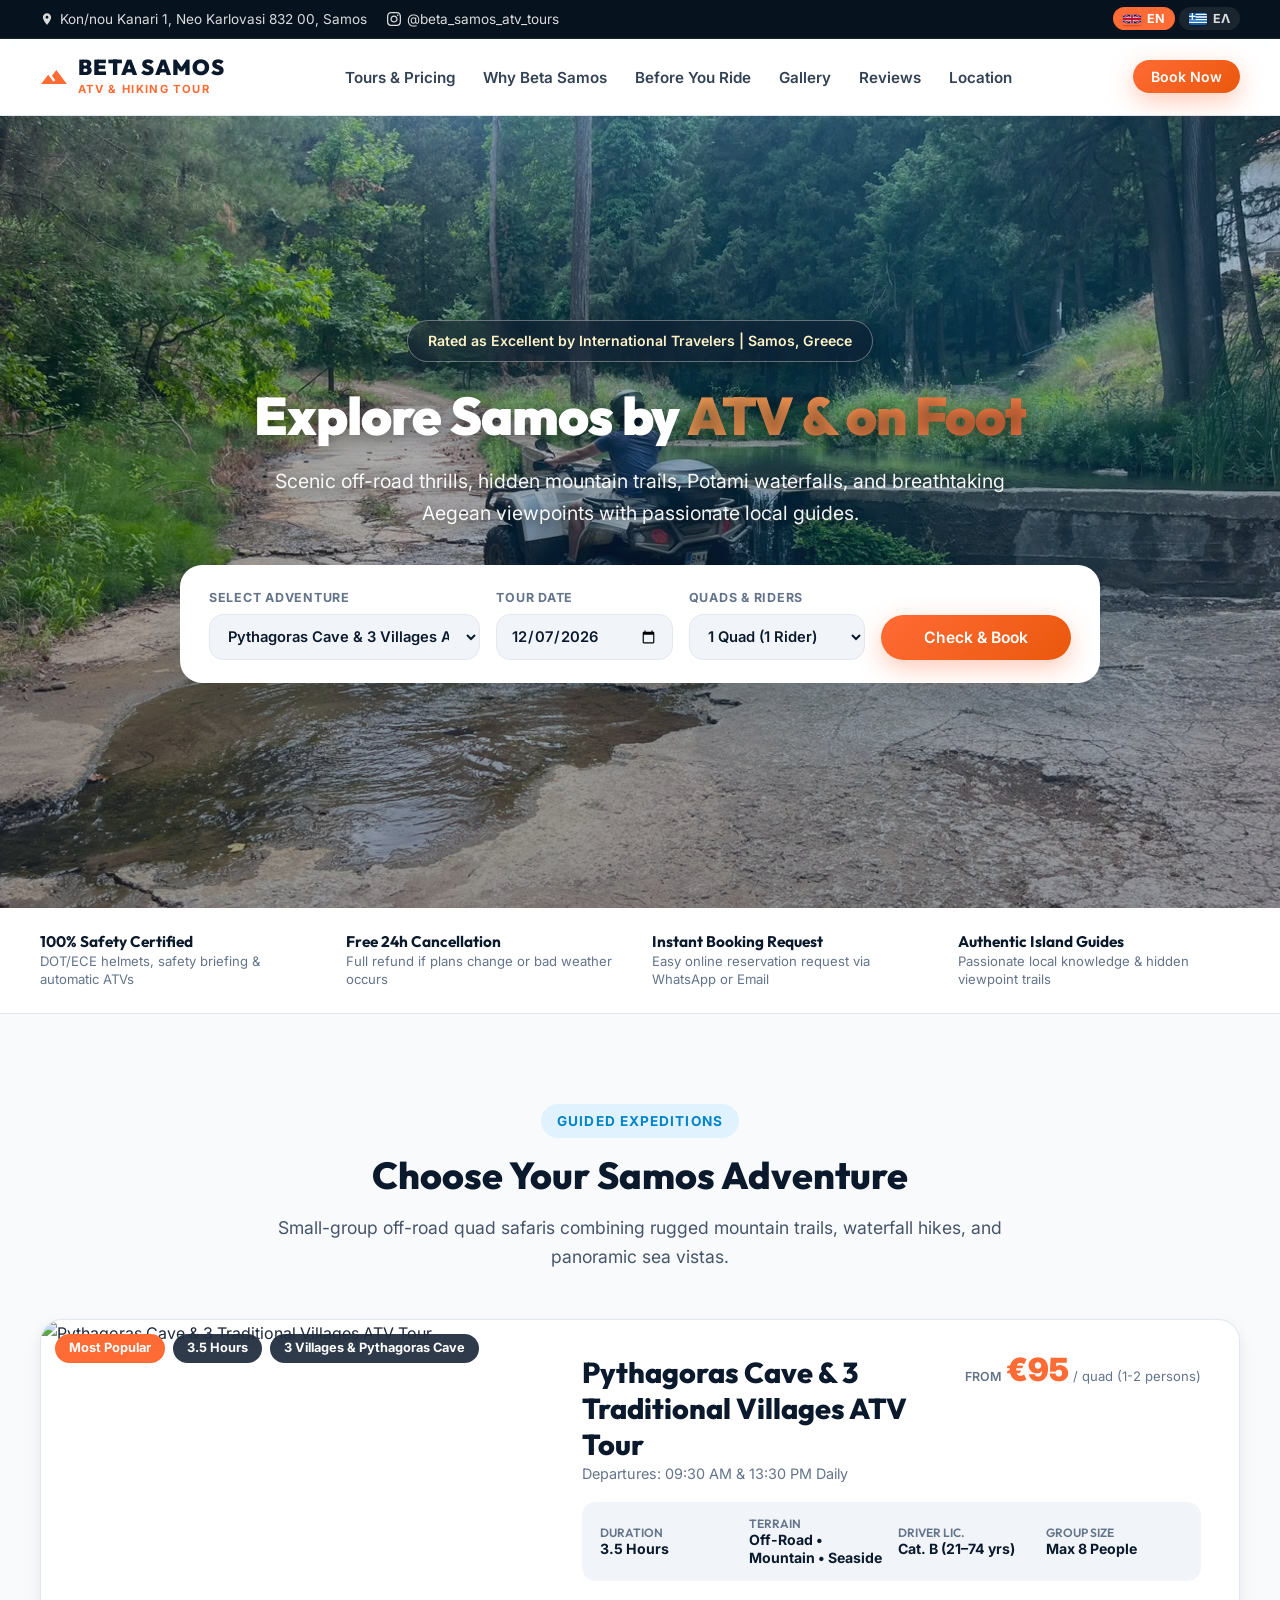
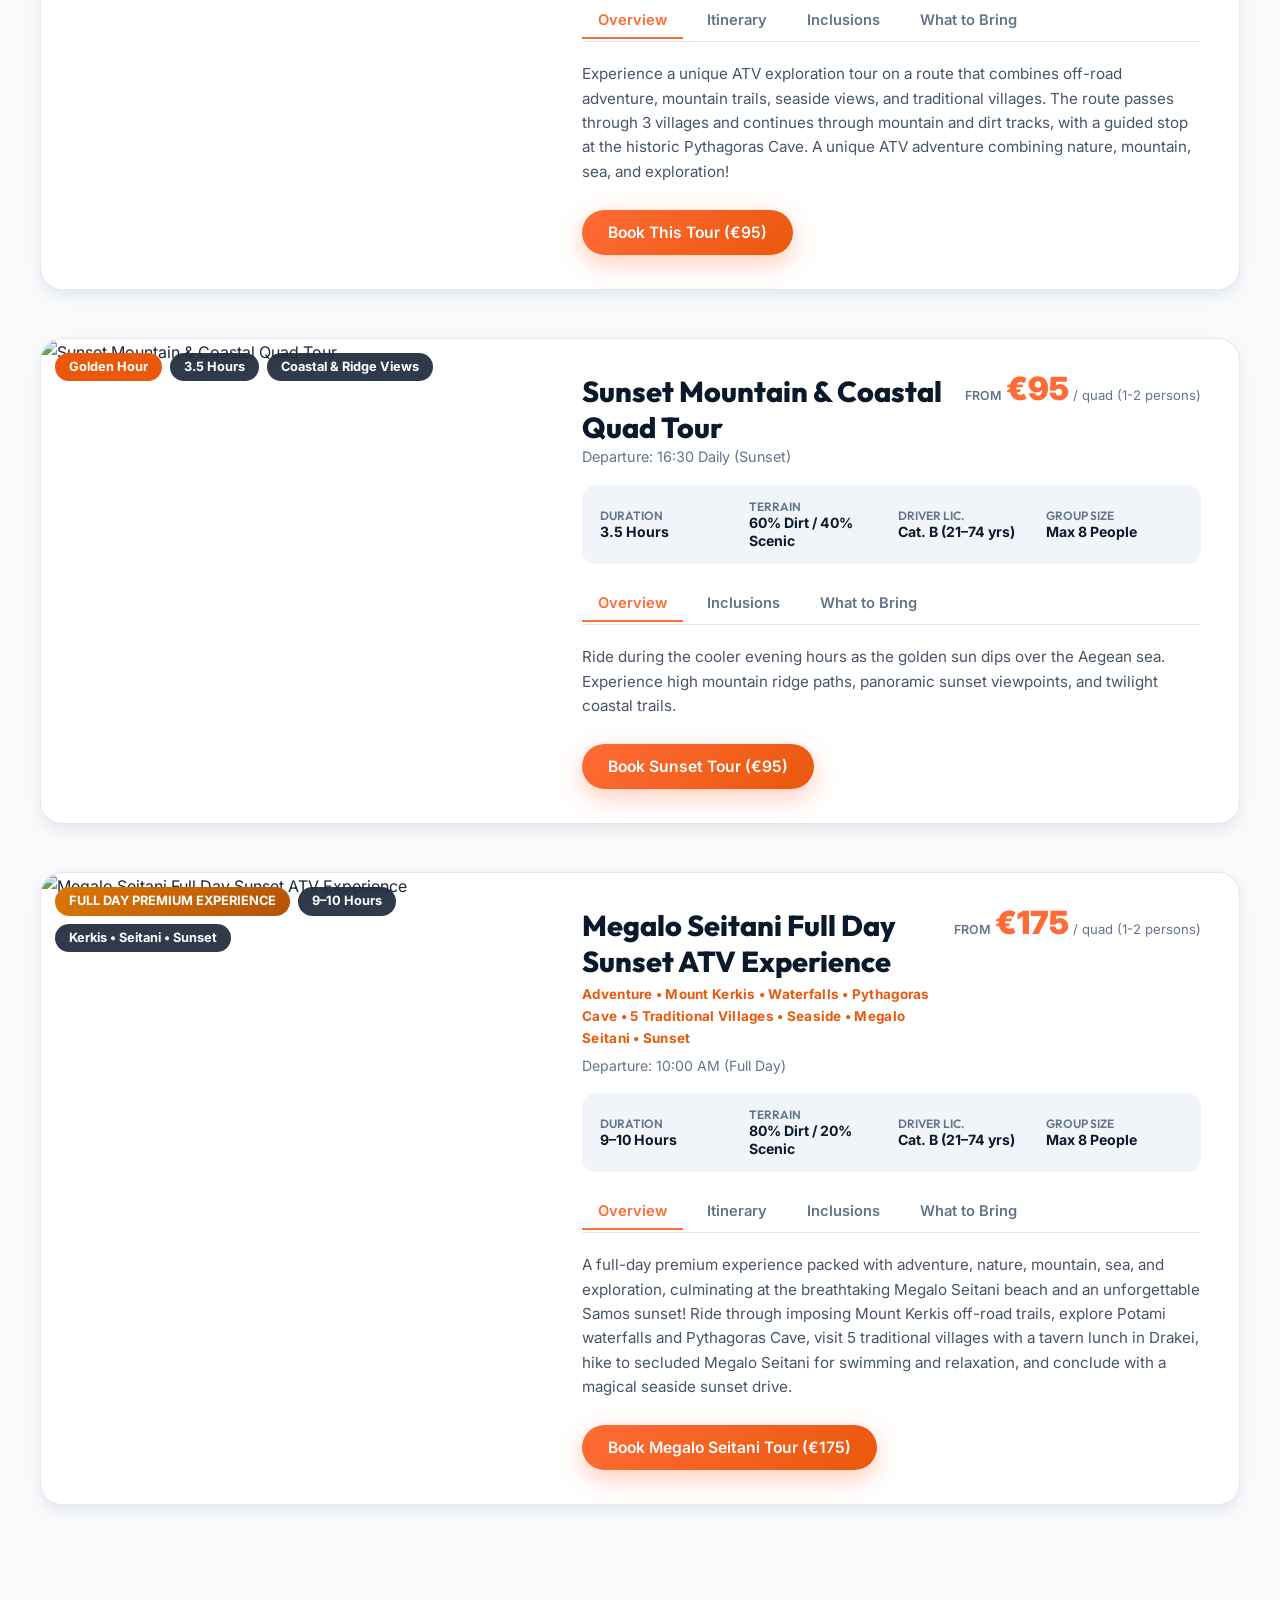
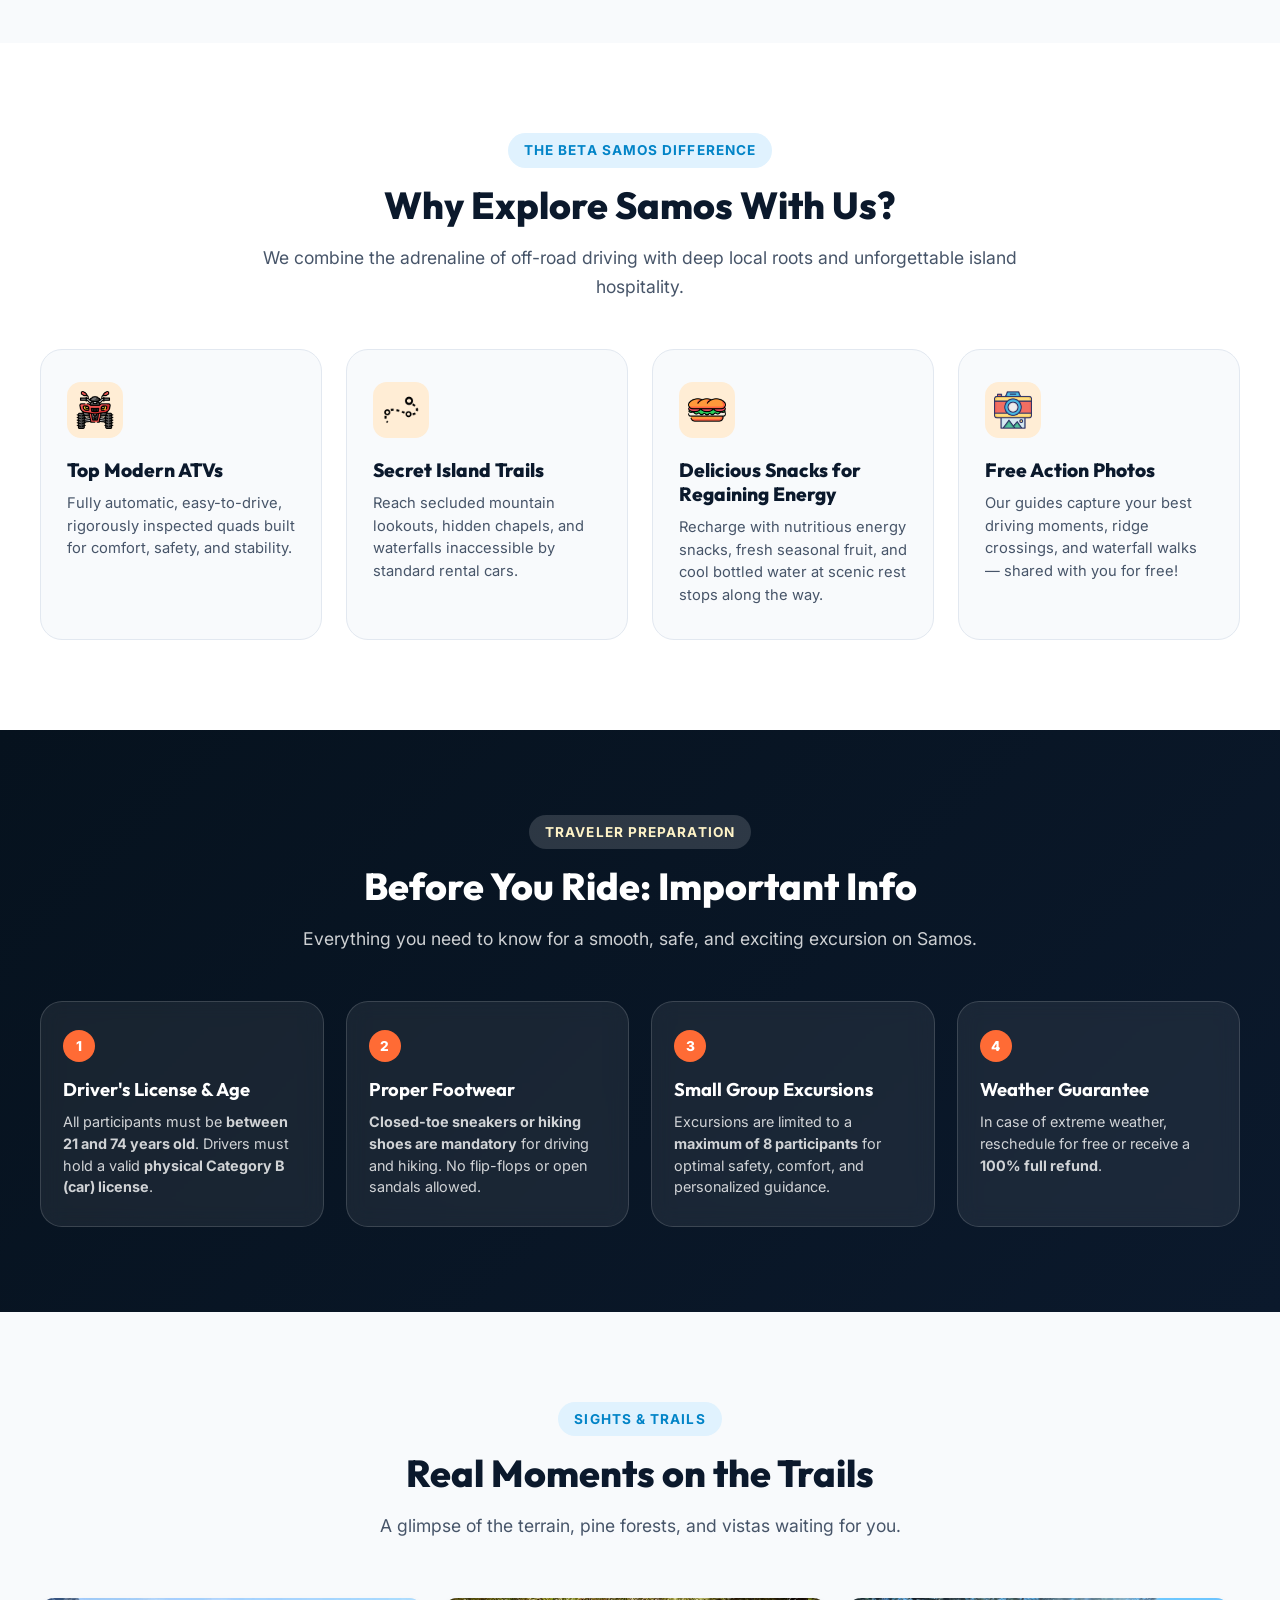
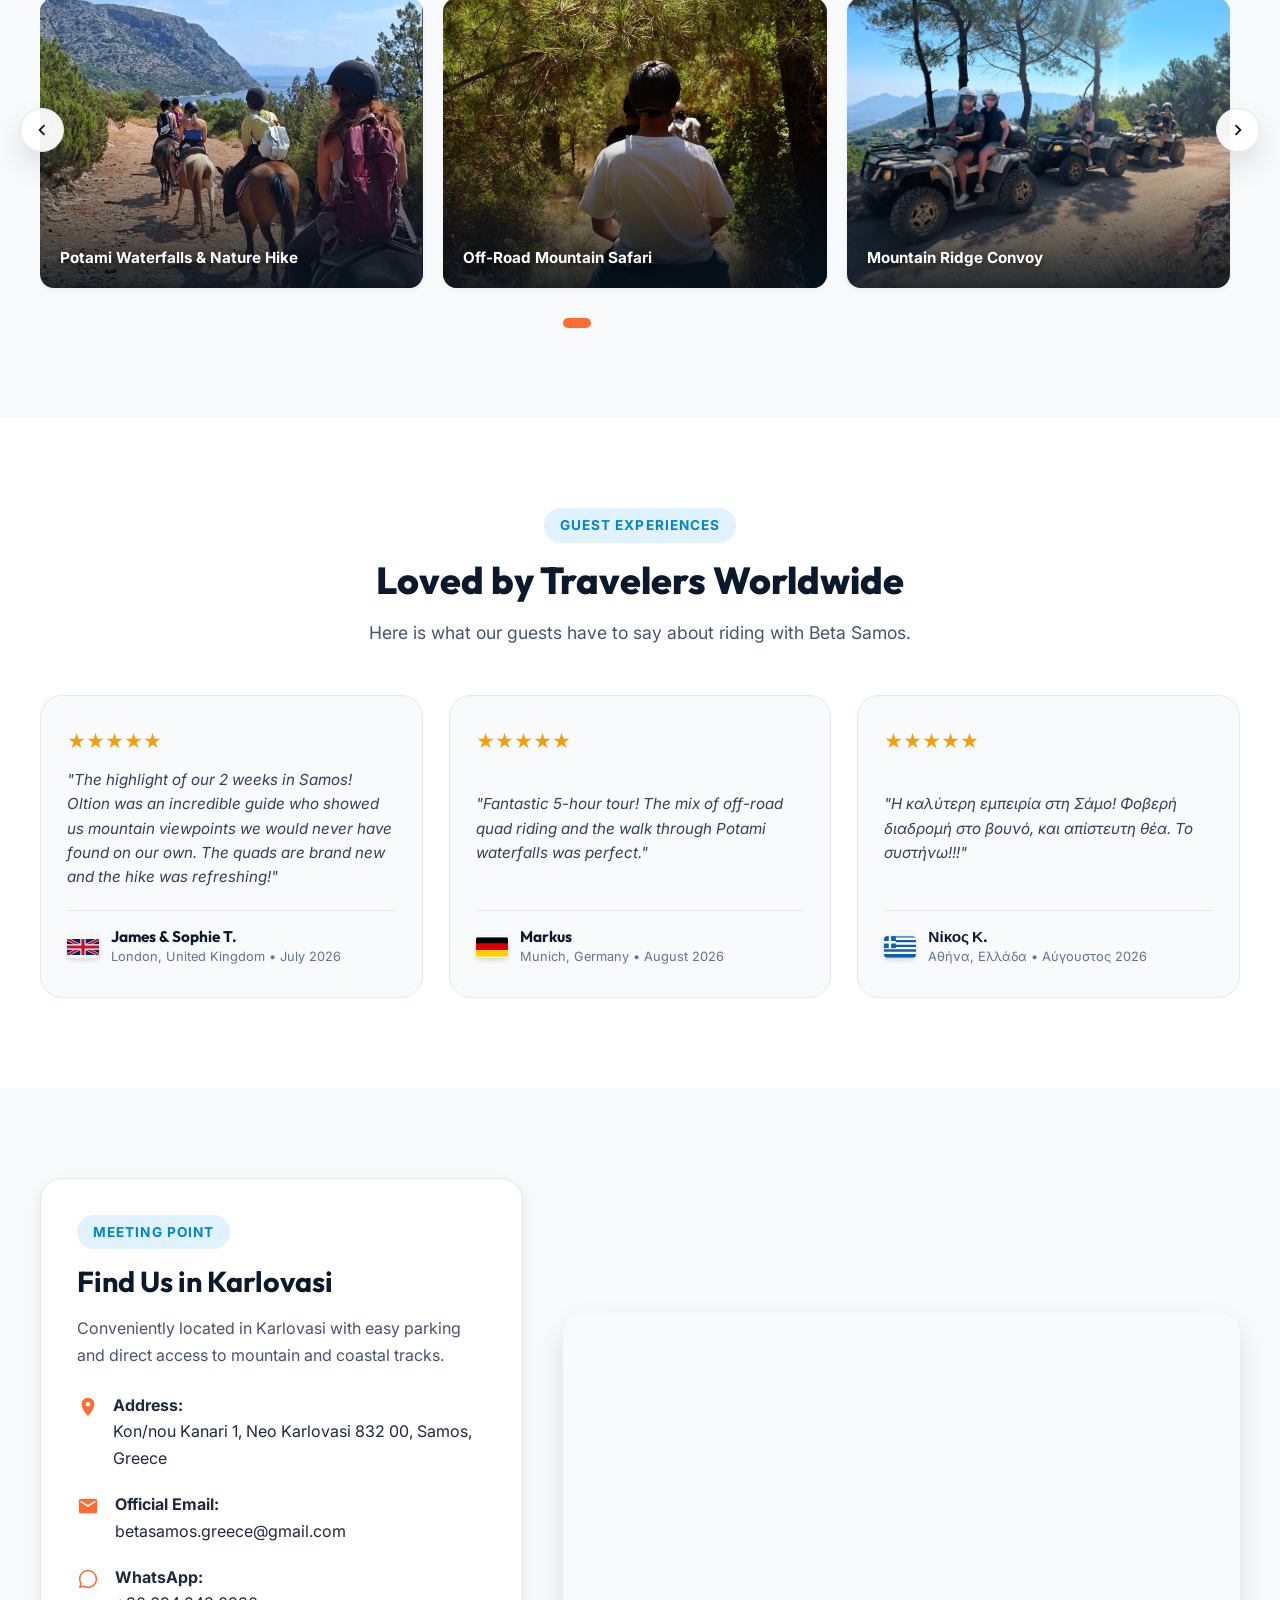
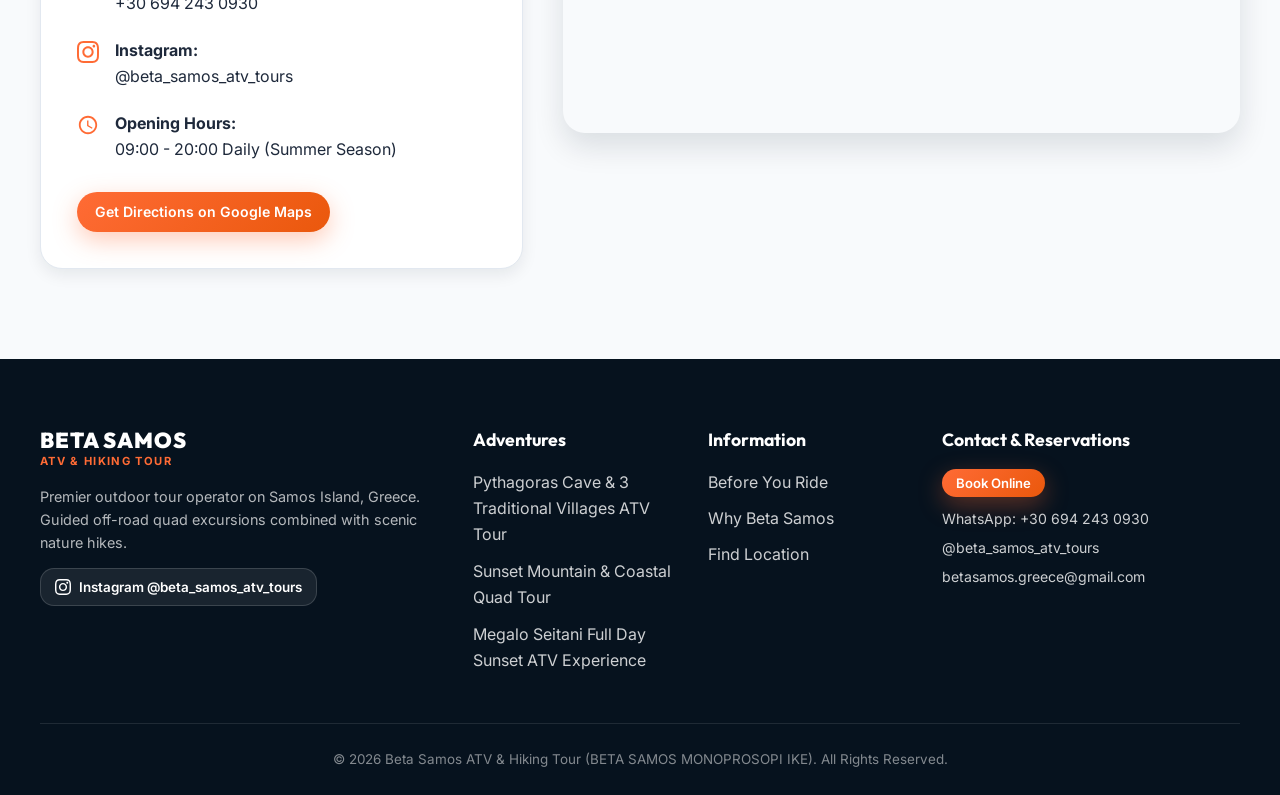
==== commit 3391a5dc: "refactor: update existing customer testimonials and initialize new project directory structure" ====
--- a/index.html
+++ b/index.html
@@ -866,7 +866,7 @@
         <div class="review-card">
           <div class="review-stars">★★★★★</div>
           <p class="review-text" data-i18n="r2_text">
-            "Fantastic 5-hour tour! The mix of off-road quad riding and the walk through Potami waterfalls was perfect. Great safety briefing and the local Greek snacks at the viewpoint were delicious."
+            "Fantastic 5-hour tour! The mix of off-road quad riding and the walk through Potami waterfalls was perfect."
           </p>
           <div class="reviewer-meta">
             <span class="flag-avatar">
@@ -877,7 +877,7 @@
               </svg>
             </span>
             <div class="reviewer-details">
-              <h5>Markus &amp; Elena W.</h5>
+              <h5>Markus</h5>
               <p>Munich, Germany • August 2026</p>
             </div>
           </div>
@@ -886,7 +886,7 @@
         <div class="review-card">
           <div class="review-stars">★★★★★</div>
           <p class="review-text" data-i18n="r3_text">
-            "Η καλύτερη εμπειρία στη Σάμο! Φοβερή διαδρομή στο βουνό, απόλυτη ασφάλεια και απίστευτη θέα. Το συστήνουμε ανεπιφύλακτα σε όποιον θέλει πραγματική περιπέτεια στο νησί!"
+            "Η καλύτερη εμπειρία στη Σάμο! Φοβερή διαδρομή στο βουνό, και απίστευτη θέα. Το συστήνω!!!"
           </p>
           <div class="reviewer-meta">
             <span class="flag-avatar">
@@ -898,7 +898,7 @@
               </svg>
             </span>
             <div class="reviewer-details">
-              <h5>Νίκος &amp; Μαρία Κ.</h5>
+              <h5>Νίκος Κ.</h5>
               <p>Αθήνα, Ελλάδα • Αύγουστος 2026</p>
             </div>
           </div>
@@ -1072,9 +1072,7 @@
             <label data-i18n="m_time_label">Time Slot</label>
             <select class="form-control" id="modalTime" name="Time Slot">
               <option value="09:30 AM" data-i18n="opt_time_morning">Morning (09:30 AM)</option>
-              <option value="10:00 AM" data-i18n="opt_time_fullday">Full Day (10:00 AM)</option>
               <option value="13:30 PM" data-i18n="opt_time_afternoon">Afternoon (13:30 PM)</option>
-              <option value="16:30 PM" data-i18n="opt_time_sunset">Sunset (16:30 - 20:00)</option>
             </select>
           </div>
         </div>
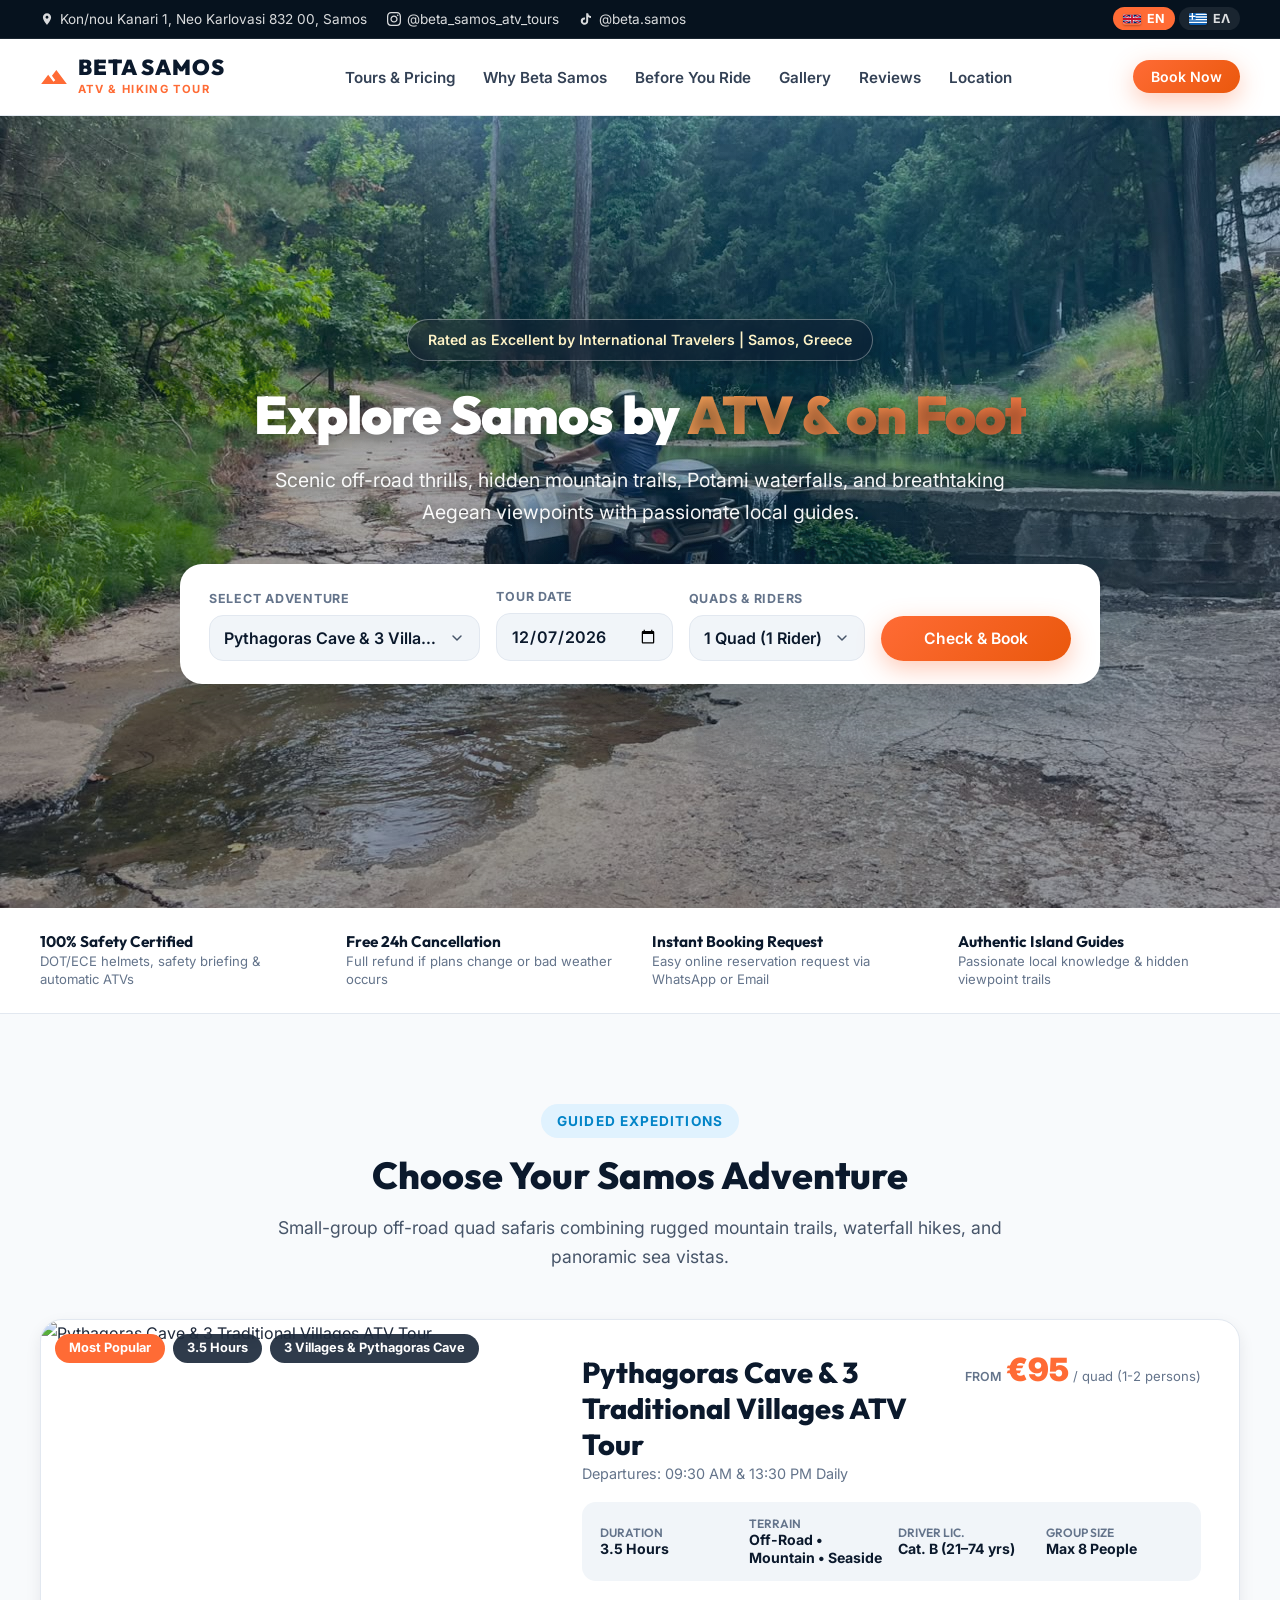
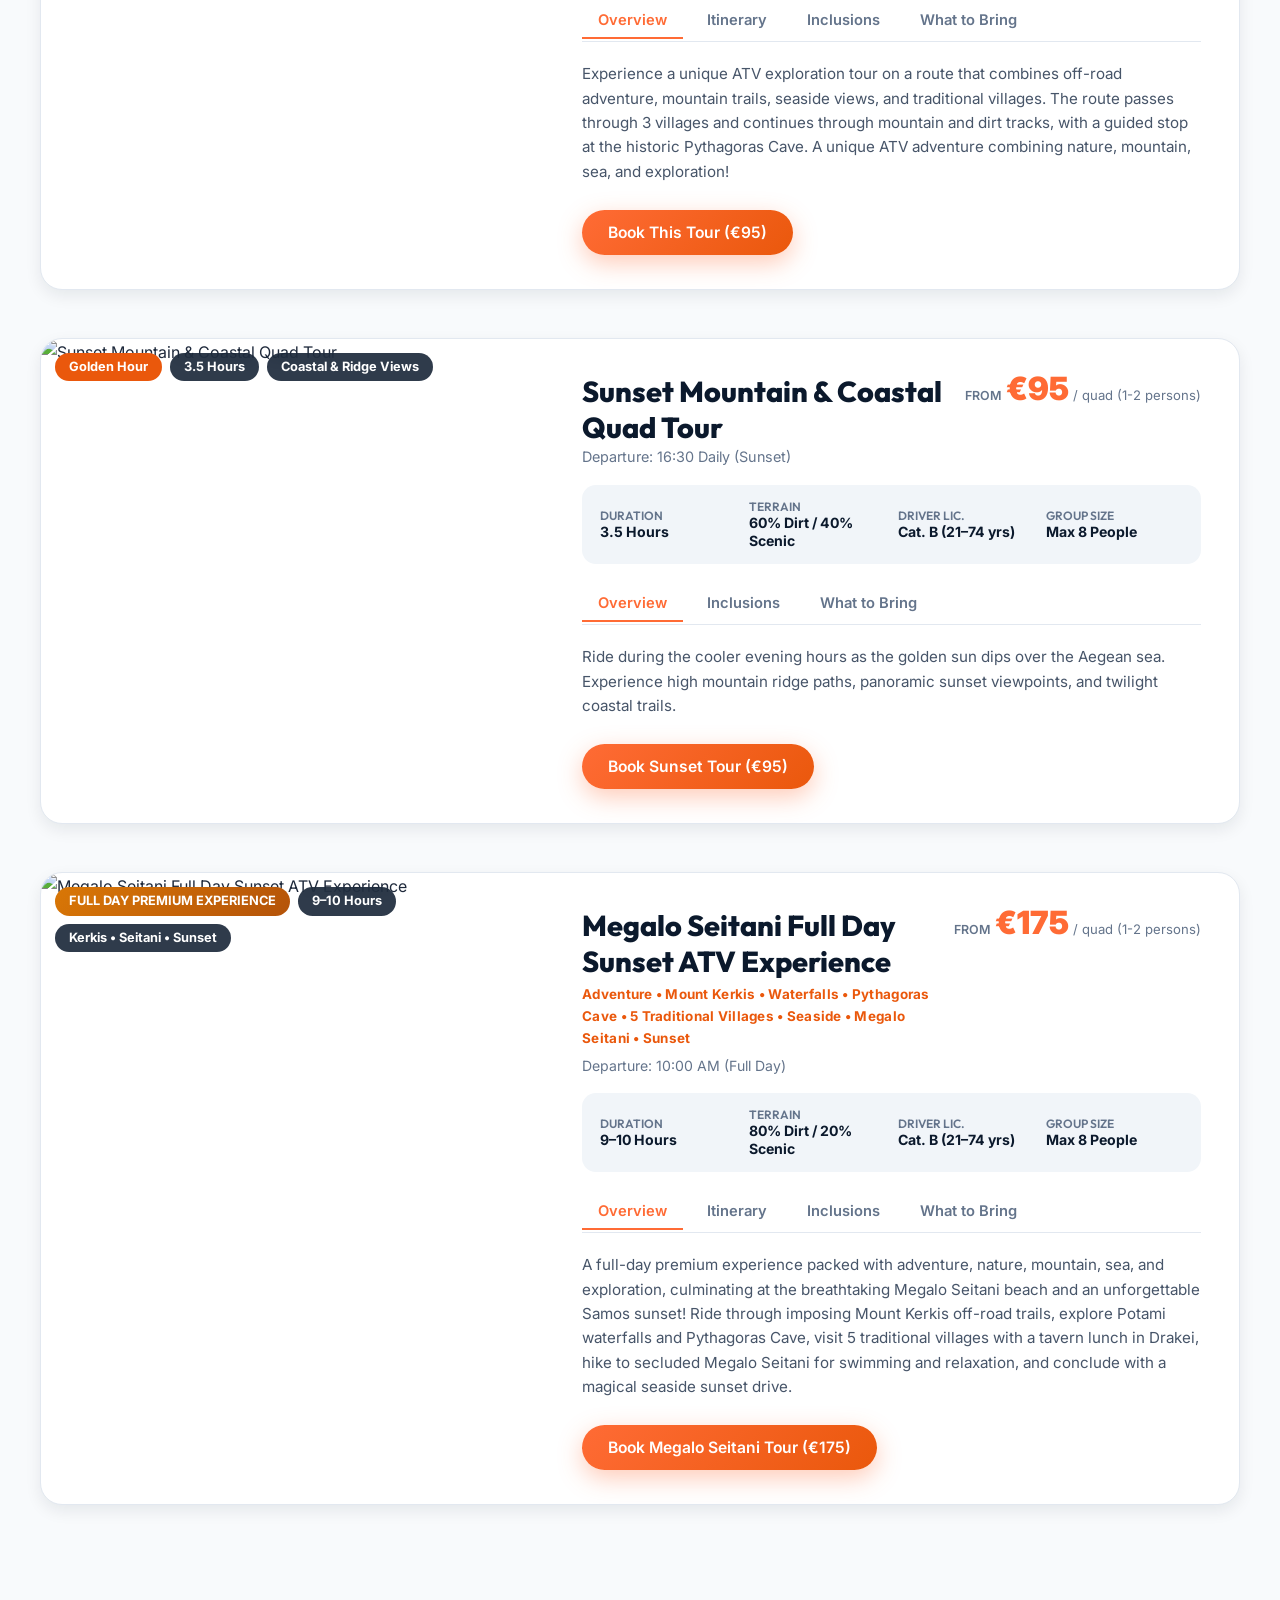
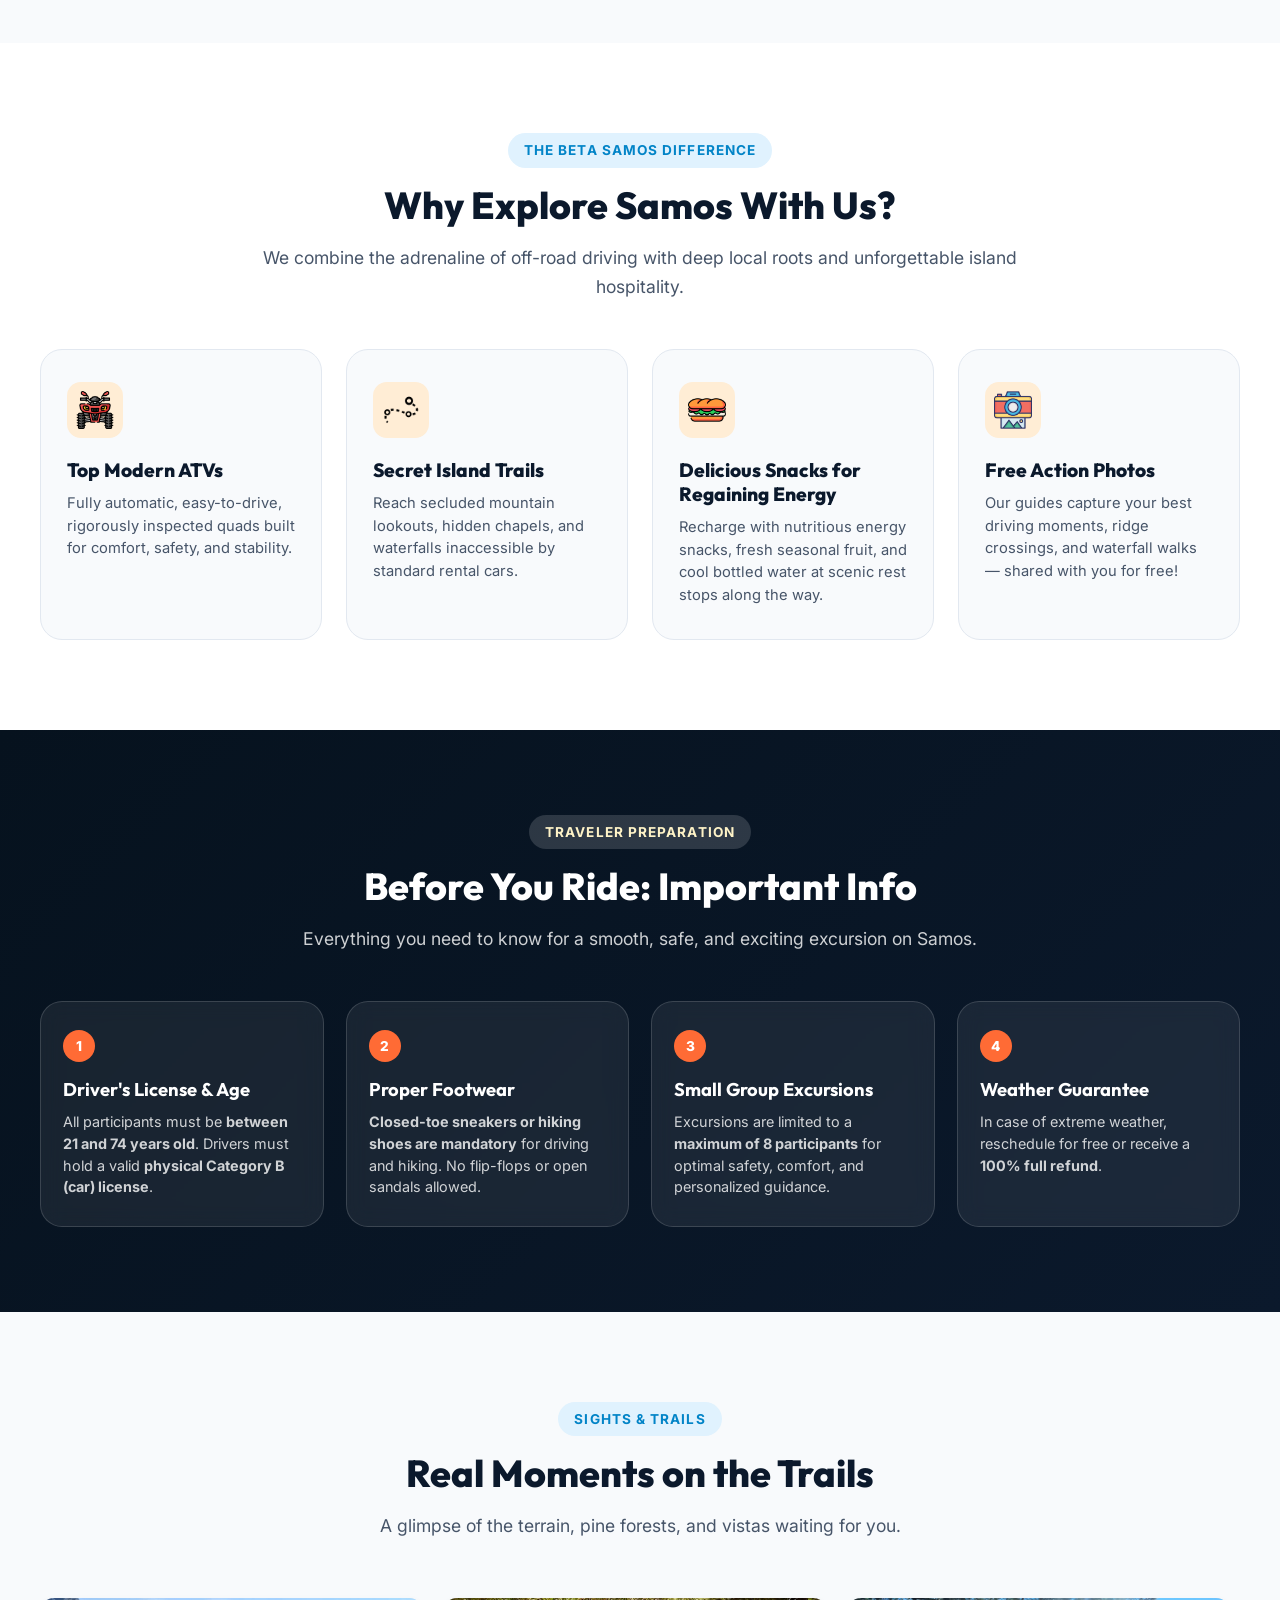
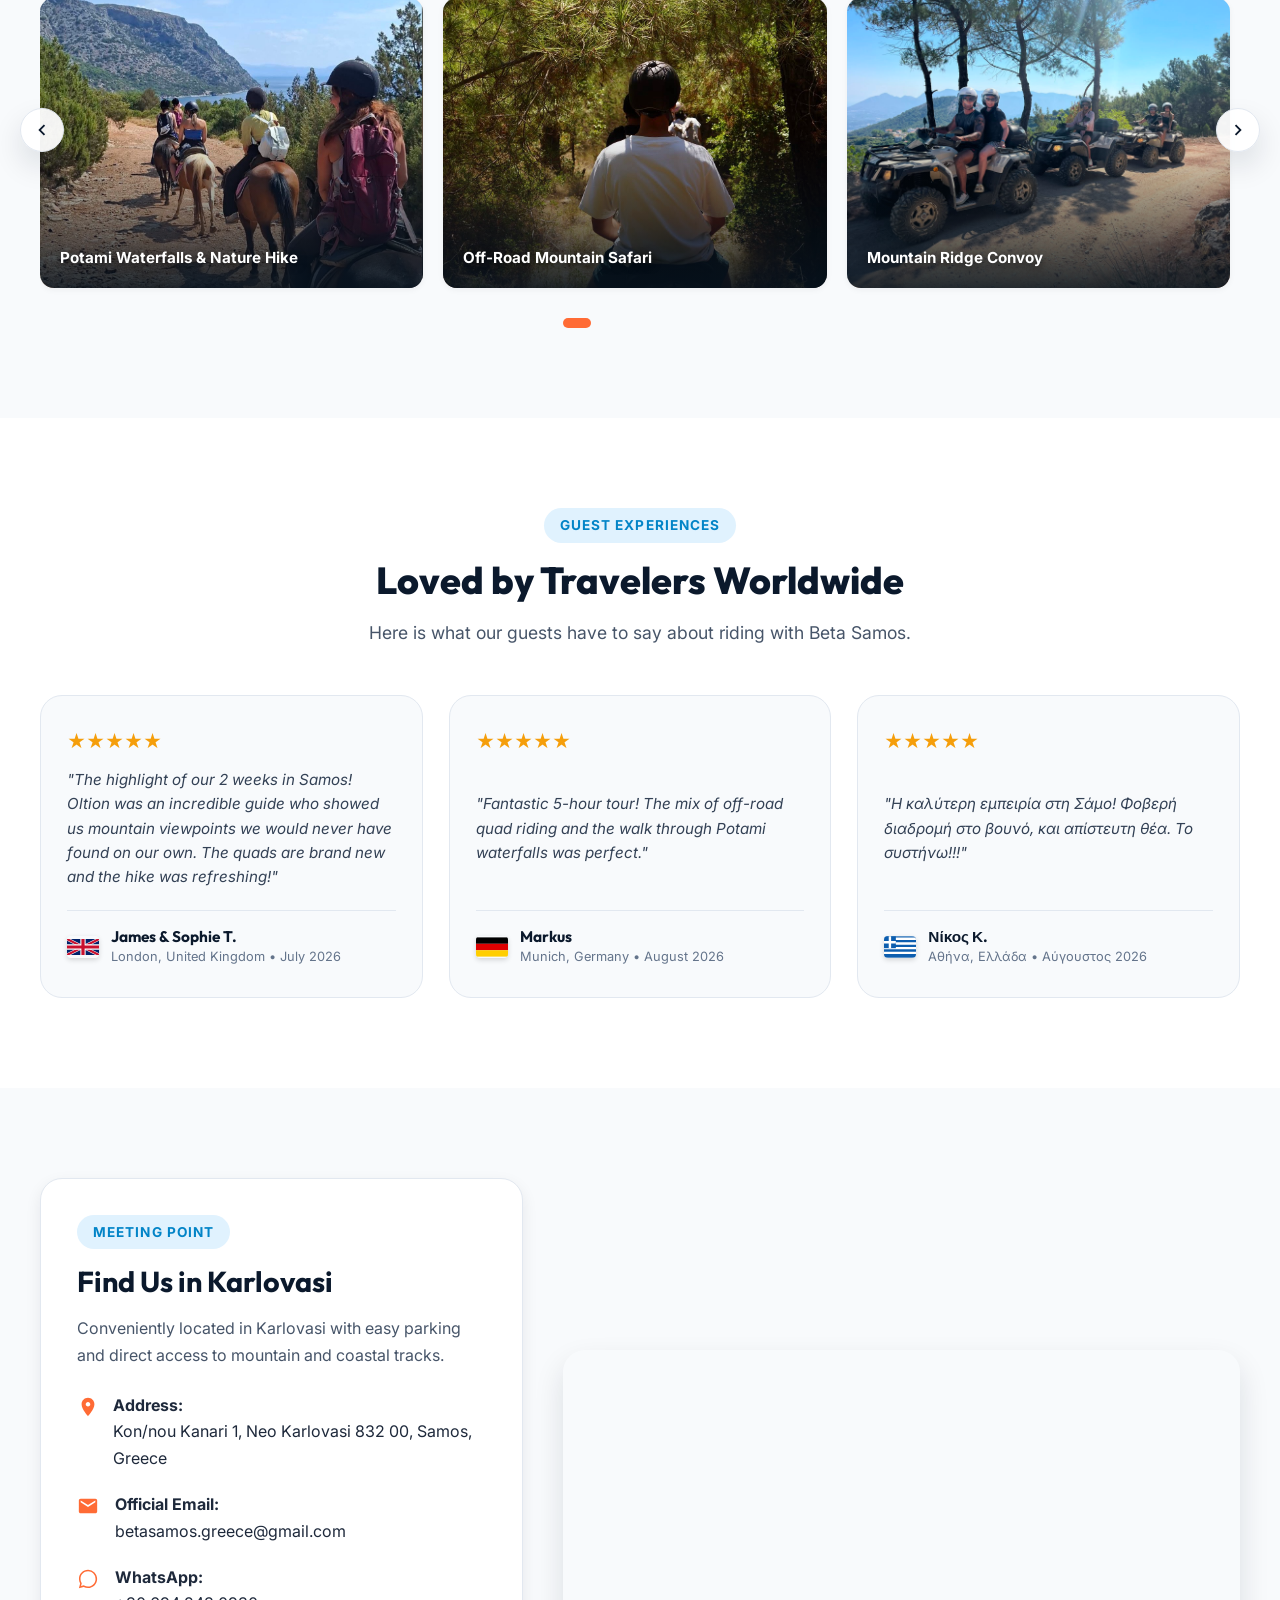
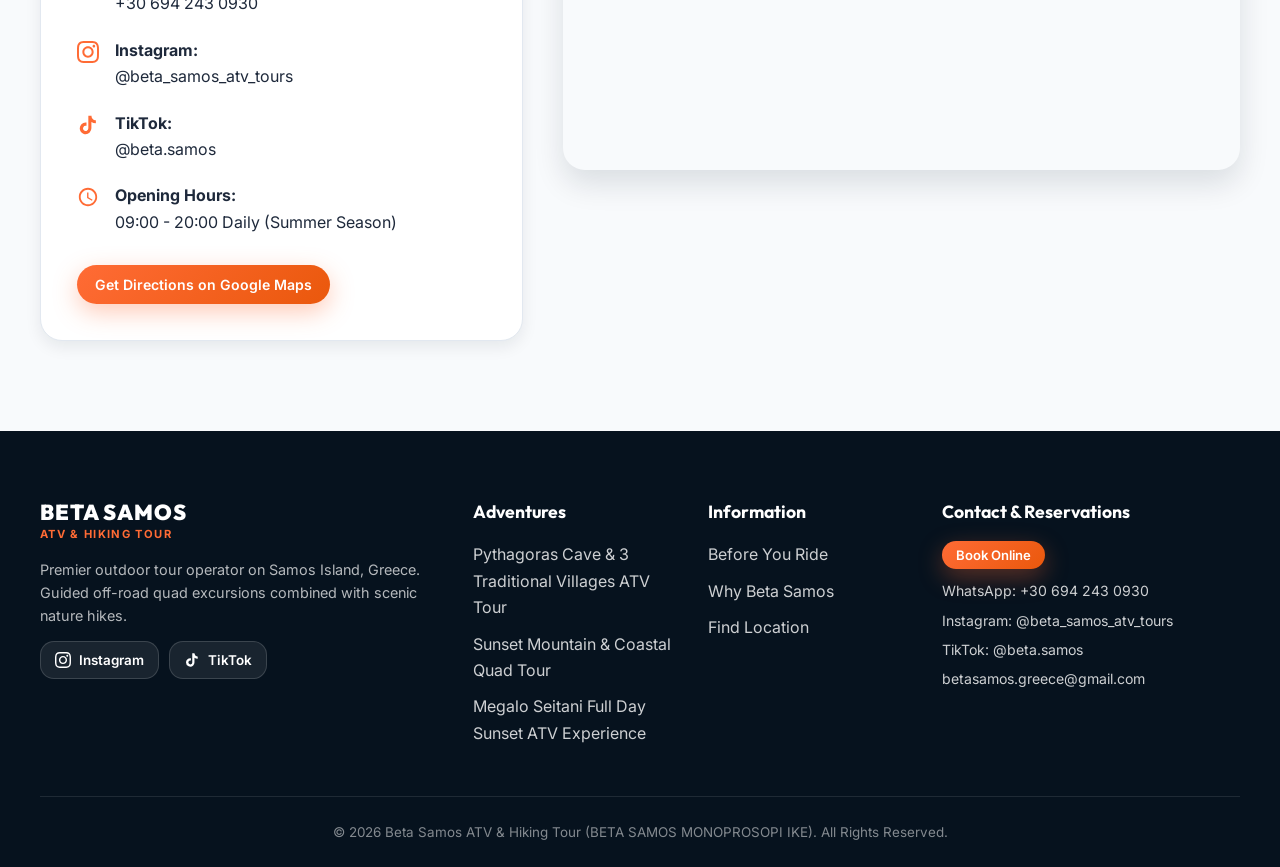
==== commit b1c25093: "feat: initialize website project with responsive structure, navigation, and booking interface" ====
--- a/index.html
+++ b/index.html
@@ -80,6 +80,10 @@
           <svg viewBox="0 0 24 24" width="14" height="14" fill="currentColor"><path d="M12 2.163c3.204 0 3.584.012 4.85.07 3.252.148 4.771 1.691 4.919 4.919.058 1.265.069 1.645.069 4.849 0 3.205-.012 3.584-.069 4.849-.149 3.225-1.664 4.771-4.919 4.919-1.266.058-1.644.07-4.85.07-3.204 0-3.584-.012-4.849-.07-3.26-.149-4.771-1.699-4.919-4.92-.058-1.265-.07-1.644-.07-4.849 0-3.204.013-3.583.07-4.849.149-3.227 1.664-4.771 4.919-4.919 1.266-.057 1.645-.069 4.849-.069zm0-2.163c-3.259 0-3.667.014-4.947.072-4.358.2-6.78 2.618-6.98 6.98-.059 1.281-.073 1.689-.073 4.948 0 3.259.014 3.668.072 4.948.2 4.358 2.618 6.78 6.98 6.98 1.281.058 1.689.072 4.948.072 3.259 0 3.668-.014 4.948-.072 4.354-.2 6.782-2.618 6.979-6.98.059-1.28.073-1.689.073-4.948 0-3.259-.014-3.667-.072-4.947-.196-4.354-2.617-6.78-6.979-6.98-1.281-.059-1.69-.073-4.949-.073zm0 5.838c-3.403 0-6.162 2.759-6.162 6.162s2.759 6.163 6.162 6.163 6.162-2.759 6.162-6.163c0-3.403-2.759-6.162-6.162-6.162zm0 10.162c-2.209 0-4-1.79-4-4 0-2.209 1.791-4 4-4s4 1.791 4 4c0 2.21-1.791 4-4 4zm6.406-11.845c-.796 0-1.441.645-1.441 1.44s.645 1.44 1.441 1.44c.795 0 1.439-.645 1.439-1.44s-.644-1.44-1.439-1.44z"/></svg>
           <span>@beta_samos_atv_tours</span>
         </a>
+        <a href="https://www.tiktok.com/@beta.samos?_r=1&_t=ZN-98xUVsds55C" target="_blank" rel="noopener" class="topbar-item" title="Follow us on TikTok">
+          <svg viewBox="0 0 24 24" width="14" height="14" fill="currentColor"><path d="M19.59 6.69a4.83 4.83 0 0 1-3.77-4.25V2h-3.45v13.67a2.89 2.89 0 0 1-5.2 1.74 2.89 2.89 0 0 1 2.31-4.64c.298-.002.595.042.88.13V9.4a6.33 6.33 0 0 0-1-.08A6.34 6.34 0 0 0 3 15.66a6.34 6.34 0 0 0 10.82 4.46 6.27 6.27 0 0 0 1.88-4.46V8.62a8.28 8.28 0 0 0 4.89 1.57V6.74c-.34-.01-.67-.03-1-.05z"/></svg>
+          <span>@beta.samos</span>
+        </a>
       </div>
       <div class="topbar-right">
         <div class="lang-switcher">
@@ -960,6 +964,16 @@
 
           <div class="location-item">
             <span class="location-icon">
+              <svg viewBox="0 0 24 24" width="22" height="22" fill="currentColor"><path d="M19.59 6.69a4.83 4.83 0 0 1-3.77-4.25V2h-3.45v13.67a2.89 2.89 0 0 1-5.2 1.74 2.89 2.89 0 0 1 2.31-4.64c.298-.002.595.042.88.13V9.4a6.33 6.33 0 0 0-1-.08A6.34 6.34 0 0 0 3 15.66a6.34 6.34 0 0 0 10.82 4.46 6.27 6.27 0 0 0 1.88-4.46V8.62a8.28 8.28 0 0 0 4.89 1.57V6.74c-.34-.01-.67-.03-1-.05z"/></svg>
+            </span>
+            <div>
+              <strong>TikTok:</strong>
+              <p><a href="https://www.tiktok.com/@beta.samos?_r=1&_t=ZN-98xUVsds55C" target="_blank" rel="noopener">@beta.samos</a></p>
+            </div>
+          </div>
+
+          <div class="location-item">
+            <span class="location-icon">
               <svg viewBox="0 0 24 24" width="22" height="22" fill="currentColor"><path d="M11.99 2C6.47 2 2 6.48 2 12s4.47 10 9.99 10C17.52 22 22 17.52 22 12S17.52 2 11.99 2zM12 20c-4.42 0-8-3.58-8-8s3.58-8 8-8 8 3.58 8 8-3.58 8-8 8zm.5-13H11v6l5.25 3.15.75-1.23-4.5-2.67z"/></svg>
             </span>
             <div>
@@ -999,9 +1013,13 @@
             Premier outdoor tour operator on Samos Island, Greece. Guided off-road quad excursions combined with scenic nature hikes.
           </p>
           <div class="footer-social-links">
-            <a href="https://www.instagram.com/beta_samos_atv_tours/" target="_blank" rel="noopener" class="footer-social-btn" title="Follow Beta Samos on Instagram">
+            <a href="https://www.instagram.com/beta_samos_atv_tours/" target="_blank" rel="noopener" class="footer-social-btn instagram" title="Follow Beta Samos on Instagram">
               <svg viewBox="0 0 24 24" width="16" height="16" fill="currentColor"><path d="M12 2.163c3.204 0 3.584.012 4.85.07 3.252.148 4.771 1.691 4.919 4.919.058 1.265.069 1.645.069 4.849 0 3.205-.012 3.584-.069 4.849-.149 3.225-1.664 4.771-4.919 4.919-1.266.058-1.644.07-4.85.07-3.204 0-3.584-.012-4.849-.07-3.26-.149-4.771-1.699-4.919-4.92-.058-1.265-.07-1.644-.07-4.849 0-3.204.013-3.583.07-4.849.149-3.227 1.664-4.771 4.919-4.919 1.266-.057 1.645-.069 4.849-.069zm0-2.163c-3.259 0-3.667.014-4.947.072-4.358.2-6.78 2.618-6.98 6.98-.059 1.281-.073 1.689-.073 4.948 0 3.259.014 3.668.072 4.948.2 4.358 2.618 6.78 6.98 6.98 1.281.058 1.689.072 4.948.072 3.259 0 3.668-.014 4.948-.072 4.354-.2 6.782-2.618 6.979-6.98.059-1.28.073-1.689.073-4.948 0-3.259-.014-3.667-.072-4.947-.196-4.354-2.617-6.78-6.979-6.98-1.281-.059-1.69-.073-4.949-.073zm0 5.838c-3.403 0-6.162 2.759-6.162 6.162s2.759 6.163 6.162 6.163 6.162-2.759 6.162-6.163c0-3.403-2.759-6.162-6.162-6.162zm0 10.162c-2.209 0-4-1.79-4-4 0-2.209 1.791-4 4-4s4 1.791 4 4c0 2.21-1.791 4-4 4zm6.406-11.845c-.796 0-1.441.645-1.441 1.44s.645 1.44 1.441 1.44c.795 0 1.439-.645 1.439-1.44s-.644-1.44-1.439-1.44z"/></svg>
-              <span>Instagram @beta_samos_atv_tours</span>
+              <span>Instagram</span>
+            </a>
+            <a href="https://www.tiktok.com/@beta.samos?_r=1&_t=ZN-98xUVsds55C" target="_blank" rel="noopener" class="footer-social-btn tiktok" title="Follow Beta Samos on TikTok">
+              <svg viewBox="0 0 24 24" width="16" height="16" fill="currentColor"><path d="M19.59 6.69a4.83 4.83 0 0 1-3.77-4.25V2h-3.45v13.67a2.89 2.89 0 0 1-5.2 1.74 2.89 2.89 0 0 1 2.31-4.64c.298-.002.595.042.88.13V9.4a6.33 6.33 0 0 0-1-.08A6.34 6.34 0 0 0 3 15.66a6.34 6.34 0 0 0 10.82 4.46 6.27 6.27 0 0 0 1.88-4.46V8.62a8.28 8.28 0 0 0 4.89 1.57V6.74c-.34-.01-.67-.03-1-.05z"/></svg>
+              <span>TikTok</span>
             </a>
           </div>
         </div>
@@ -1028,7 +1046,8 @@
           <h5 data-i18n="foot_contact">Contact &amp; Reservations</h5>
           <p style="font-size: 0.88rem; margin-bottom: 10px;"><button class="btn btn-primary btn-sm open-booking-modal" style="padding: 6px 14px; font-size: 0.82rem;" data-i18n="nav_book">Book Online</button></p>
           <p style="font-size: 0.88rem; margin-bottom: 6px;"><a href="https://wa.me/306942430930" target="_blank" rel="noopener">WhatsApp: +30 694 243 0930</a></p>
-          <p style="font-size: 0.88rem; margin-bottom: 6px;"><a href="https://www.instagram.com/beta_samos_atv_tours/" target="_blank" rel="noopener">@beta_samos_atv_tours</a></p>
+          <p style="font-size: 0.88rem; margin-bottom: 6px;"><a href="https://www.instagram.com/beta_samos_atv_tours/" target="_blank" rel="noopener">Instagram: @beta_samos_atv_tours</a></p>
+          <p style="font-size: 0.88rem; margin-bottom: 6px;"><a href="https://www.tiktok.com/@beta.samos?_r=1&_t=ZN-98xUVsds55C" target="_blank" rel="noopener">TikTok: @beta.samos</a></p>
           <p style="font-size: 0.88rem; margin-bottom: 6px;">betasamos.greece@gmail.com</p>
         </div>
       </div>
--- a/styles.css
+++ b/styles.css
@@ -177,6 +177,8 @@
   font-size: 0.98rem;
   transition: var(--transition);
   white-space: nowrap;
+  max-width: 100%;
+  box-sizing: border-box;
 }
 
 .btn-primary {
@@ -536,19 +538,25 @@
   text-align: left;
   color: var(--slate-800);
   border: 1px solid rgba(255, 255, 255, 0.8);
+  max-width: 100%;
+  box-sizing: border-box;
 }
 
 .quick-book-grid {
   display: grid;
-  grid-template-columns: 2fr 1.3fr 1.3fr 1.4fr;
+  grid-template-columns: minmax(0, 2fr) minmax(0, 1.3fr) minmax(0, 1.3fr) minmax(0, 1.4fr);
   gap: 16px;
   align-items: flex-end;
+  width: 100%;
+  max-width: 100%;
 }
 
 .qb-field {
   display: flex;
   flex-direction: column;
   gap: 6px;
+  min-width: 0;
+  max-width: 100%;
 }
 
 .qb-label {
@@ -560,26 +568,61 @@
   display: flex;
   align-items: center;
   gap: 6px;
+  white-space: nowrap;
+  overflow: hidden;
+  text-overflow: ellipsis;
 }
 
 .qb-input-wrap {
   position: relative;
+  min-width: 0;
+  max-width: 100%;
 }
 
 .qb-select, .qb-input {
   width: 100%;
+  max-width: 100%;
+  box-sizing: border-box;
+  -webkit-appearance: none;
+  -moz-appearance: none;
+  appearance: none;
   padding: 12px 14px;
   background: var(--slate-100);
   border: 1px solid var(--slate-200);
   border-radius: var(--radius-md);
-  font-size: 0.92rem;
+  font-size: 16px; /* 16px prevents iOS Safari viewport auto-zoom */
   font-weight: 600;
   color: var(--navy-900);
   transition: var(--transition);
+  text-overflow: ellipsis;
+  overflow: hidden;
+  white-space: nowrap;
+}
+
+.qb-select {
+  background-color: var(--slate-100);
+  background-image: url("data:image/svg+xml,%3Csvg xmlns='http://www.w3.org/2000/svg' width='16' height='16' viewBox='0 0 24 24' fill='none' stroke='%23475569' stroke-width='2.2' stroke-linecap='round' stroke-linejoin='round'%3E%3Cpath d='m6 9 6 6 6-6'/%3E%3C/svg%3E");
+  background-repeat: no-repeat;
+  background-position: right 14px center;
+  background-size: 16px 16px;
+  padding-right: 38px;
+}
+
+.qb-input[type="date"] {
+  display: block;
+  min-height: 48px;
+  -webkit-appearance: none;
+  -moz-appearance: none;
+  appearance: none;
+}
+
+.qb-input[type="date"]::-webkit-date-and-time-value {
+  text-align: left;
+  min-height: 1.2em;
 }
 
 .qb-select:focus, .qb-input:focus {
-  background: var(--white);
+  background-color: var(--white);
   border-color: var(--sky-500);
   box-shadow: 0 0 0 3px var(--sky-100);
 }
@@ -1396,9 +1439,25 @@
 }
 
 .footer-social-btn:hover {
+  background: rgba(255, 255, 255, 0.16);
+  border-color: rgba(255, 255, 255, 0.3);
+  color: #fff;
+  transform: translateY(-2px);
+}
+
+.footer-social-btn.instagram:hover {
   background: linear-gradient(135deg, #f09433, #e6683c 25%, #dc2743 50%, #cc2366 75%, #bc1888 100%);
   border-color: transparent;
   color: #fff;
+  box-shadow: 0 4px 12px rgba(220, 39, 67, 0.35);
+  transform: translateY(-2px);
+}
+
+.footer-social-btn.tiktok:hover {
+  background: #000;
+  border-color: #25f4ee;
+  color: #fff;
+  box-shadow: 0 0 12px rgba(37, 244, 238, 0.4), 0 0 12px rgba(254, 44, 85, 0.4);
   transform: translateY(-2px);
 }
 
@@ -1497,6 +1556,8 @@
   display: flex;
   flex-direction: column;
   gap: 6px;
+  min-width: 0;
+  max-width: 100%;
 }
 
 .form-group label {
@@ -1506,10 +1567,40 @@
 }
 
 .form-control {
+  width: 100%;
+  max-width: 100%;
+  box-sizing: border-box;
+  -webkit-appearance: none;
+  -moz-appearance: none;
+  appearance: none;
   padding: 12px 14px;
   border: 1px solid var(--slate-300);
   border-radius: var(--radius-md);
-  font-size: 0.95rem;
+  font-size: 16px; /* 16px prevents iOS Safari viewport auto-zoom */
+  color: var(--navy-900);
+  background-color: var(--white);
+  text-overflow: ellipsis;
+}
+
+select.form-control {
+  background-image: url("data:image/svg+xml,%3Csvg xmlns='http://www.w3.org/2000/svg' width='16' height='16' viewBox='0 0 24 24' fill='none' stroke='%23475569' stroke-width='2.2' stroke-linecap='round' stroke-linejoin='round'%3E%3Cpath d='m6 9 6 6 6-6'/%3E%3C/svg%3E");
+  background-repeat: no-repeat;
+  background-position: right 14px center;
+  background-size: 16px 16px;
+  padding-right: 38px;
+}
+
+input[type="date"].form-control {
+  display: block;
+  min-height: 48px;
+  -webkit-appearance: none;
+  -moz-appearance: none;
+  appearance: none;
+}
+
+input[type="date"].form-control::-webkit-date-and-time-value {
+  text-align: left;
+  min-height: 1.2em;
 }
 
 .form-control:focus {
@@ -1519,8 +1610,10 @@
 
 .form-row {
   display: grid;
-  grid-template-columns: 1fr 1fr;
+  grid-template-columns: minmax(0, 1fr) minmax(0, 1fr);
   gap: 14px;
+  min-width: 0;
+  max-width: 100%;
 }
 
 .price-summary-box {
@@ -1544,7 +1637,7 @@
 /* Tablet & Smaller Desktops (<= 1024px) */
 @media (max-width: 1024px) {
   .quick-book-grid {
-    grid-template-columns: 1fr 1fr;
+    grid-template-columns: minmax(0, 1fr) minmax(0, 1fr);
   }
   .tour-grid {
     grid-template-columns: 1fr;
@@ -1657,7 +1750,7 @@
   }
 
   .quick-book-grid {
-    grid-template-columns: 1fr;
+    grid-template-columns: minmax(0, 1fr);
     gap: 12px;
   }
 
@@ -1899,7 +1992,7 @@
   }
 
   .form-row {
-    grid-template-columns: 1fr;
+    grid-template-columns: minmax(0, 1fr);
     gap: 12px;
   }
 
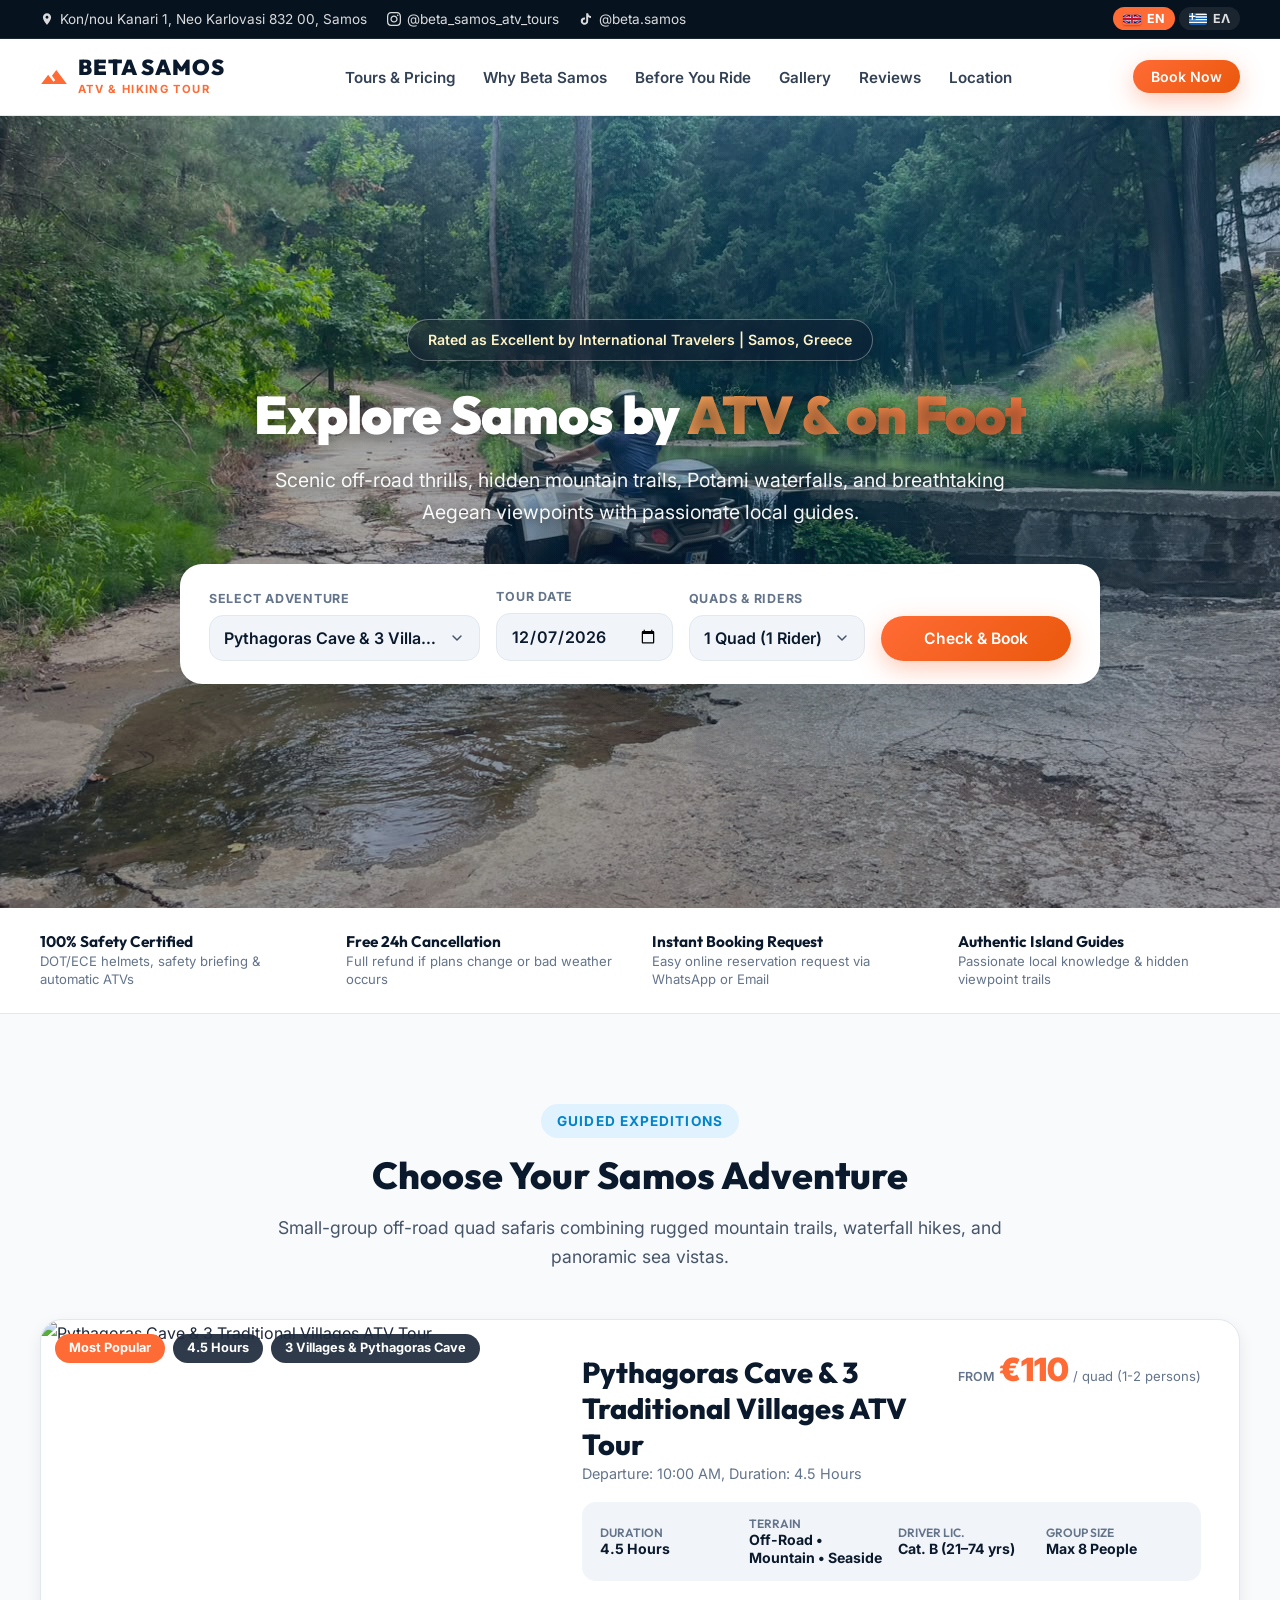
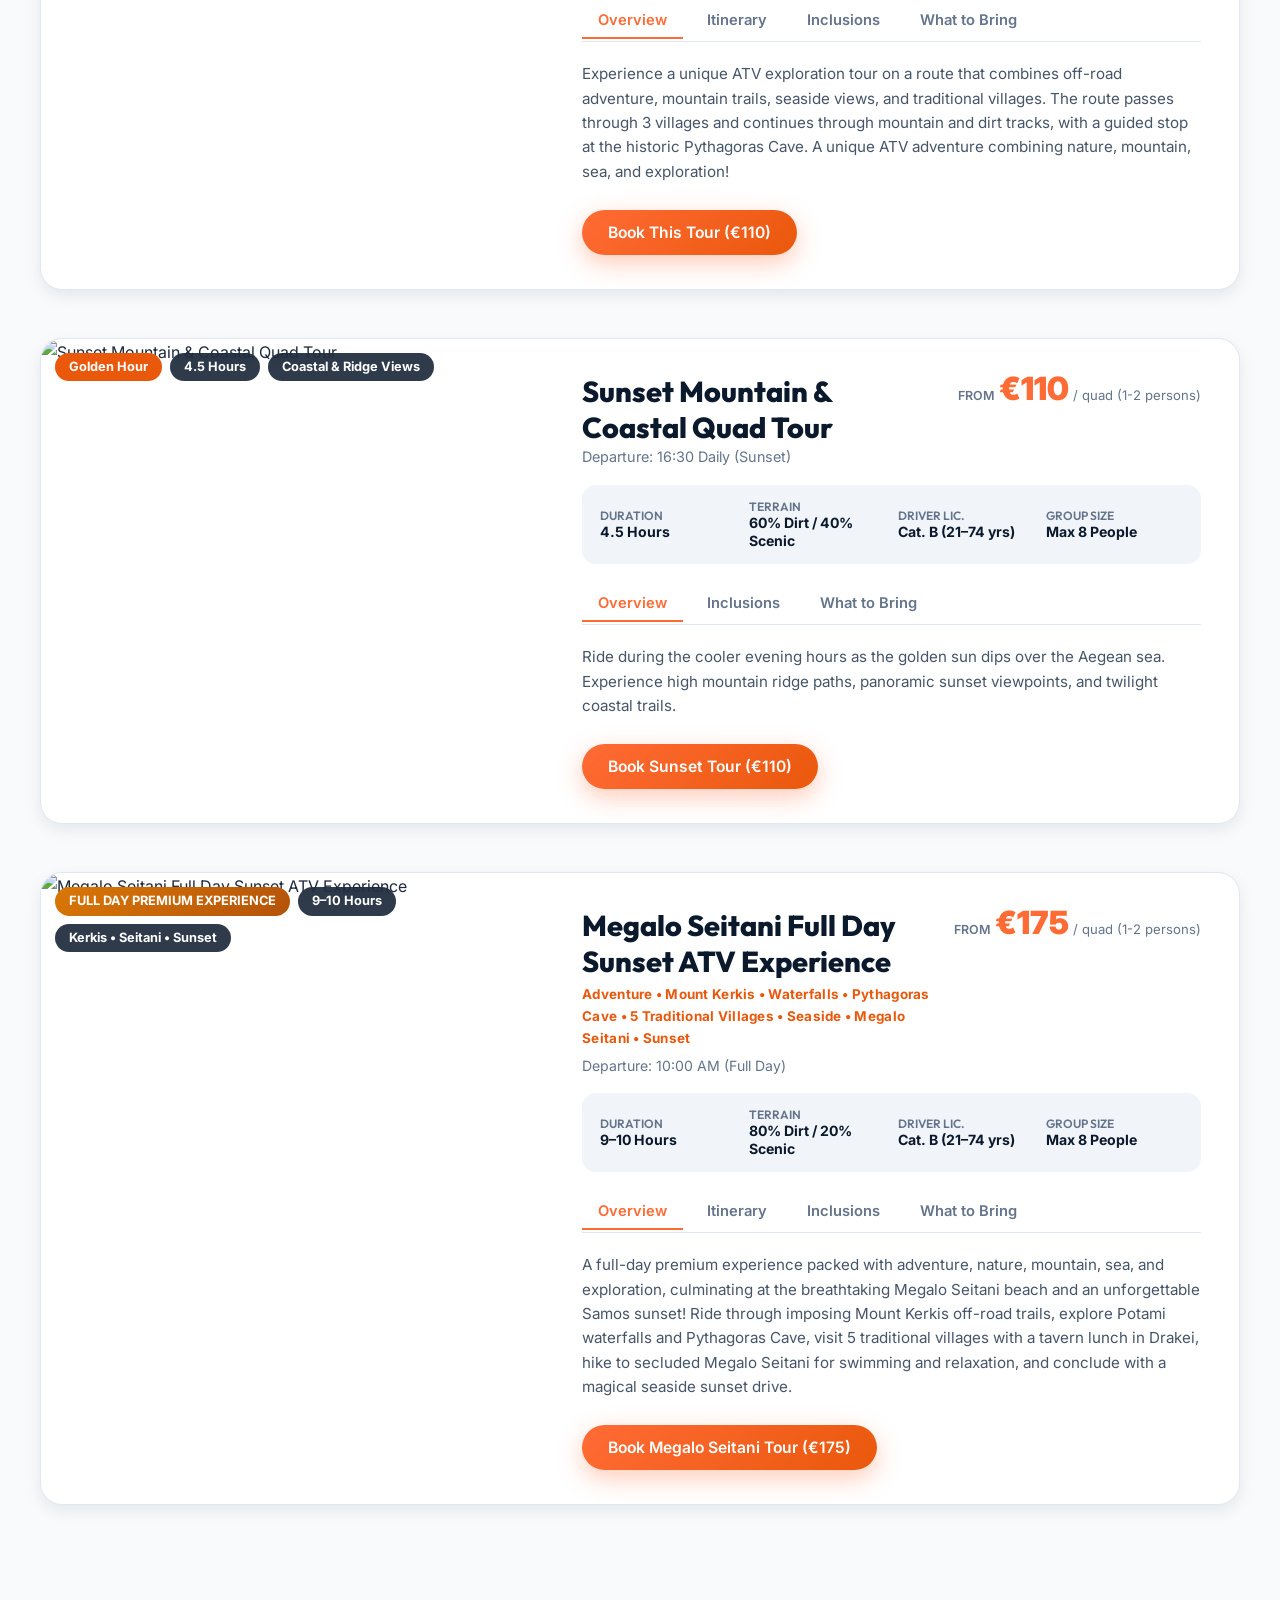
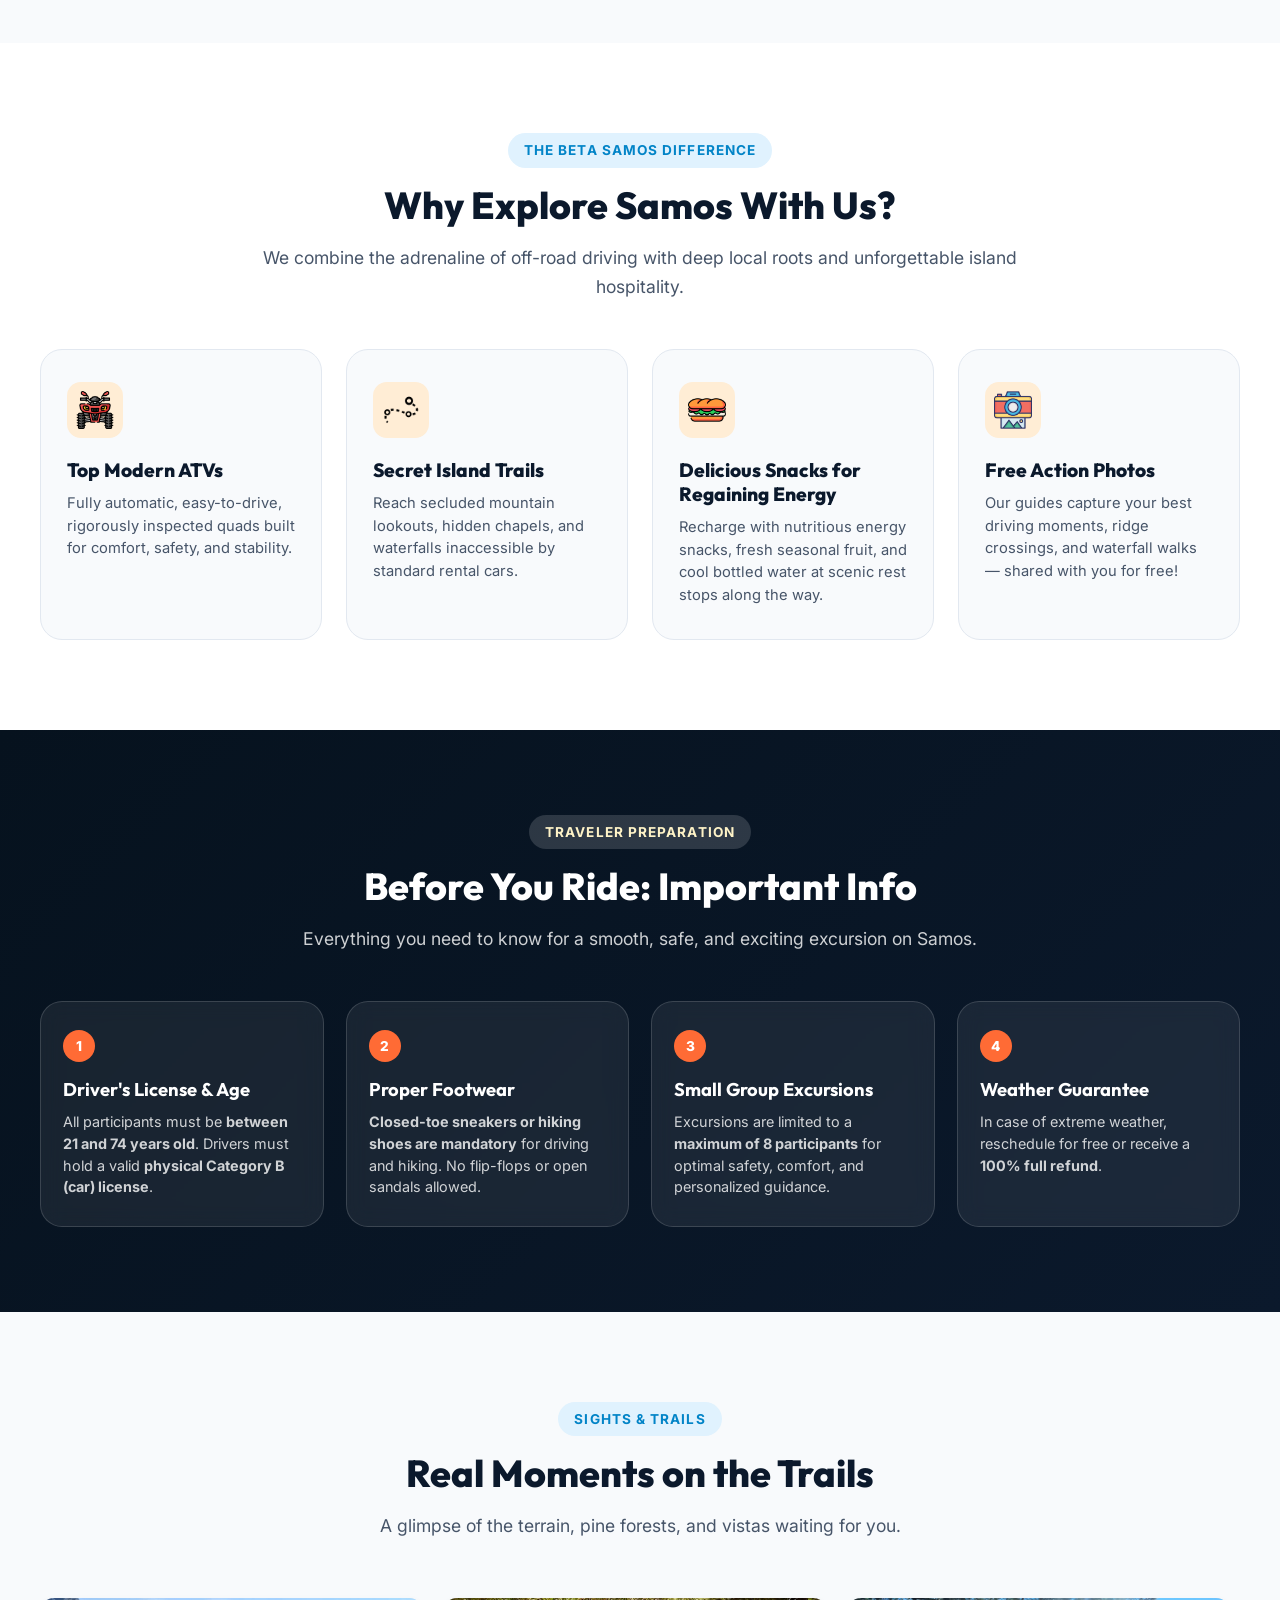
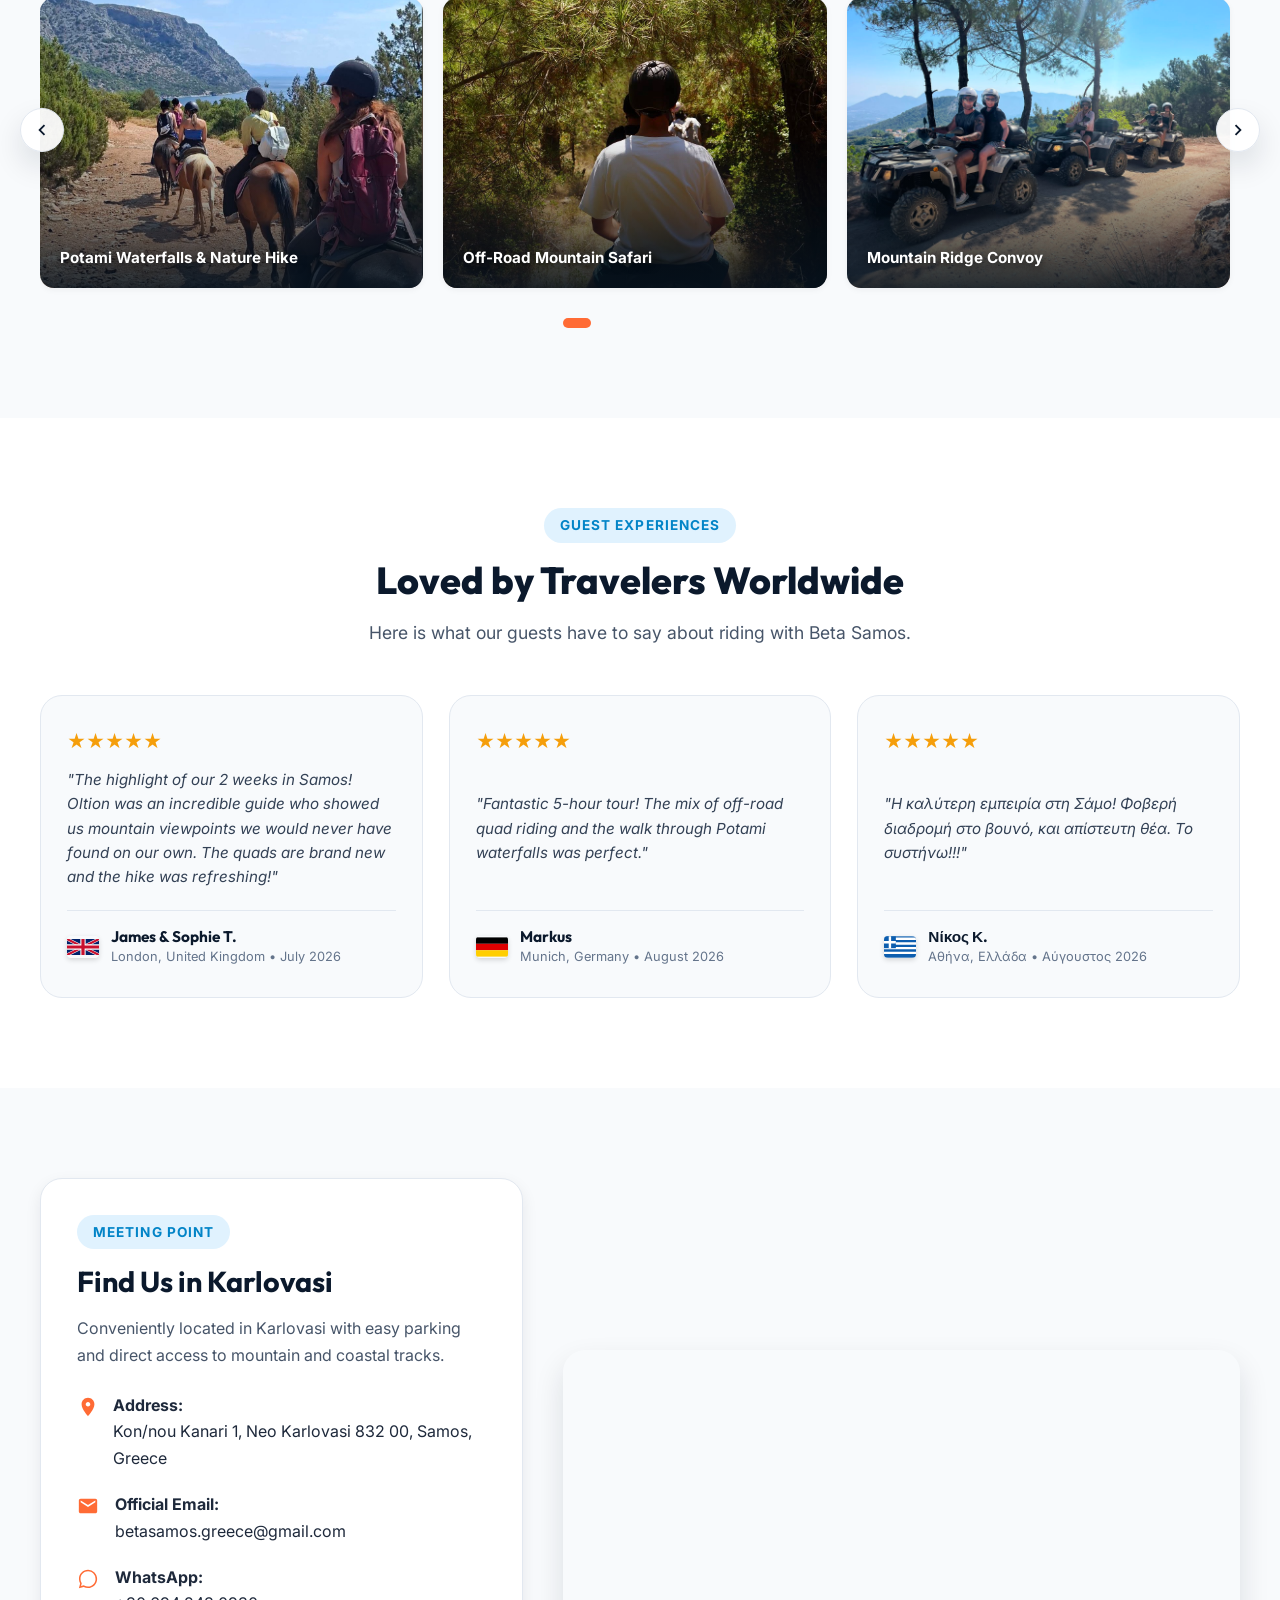
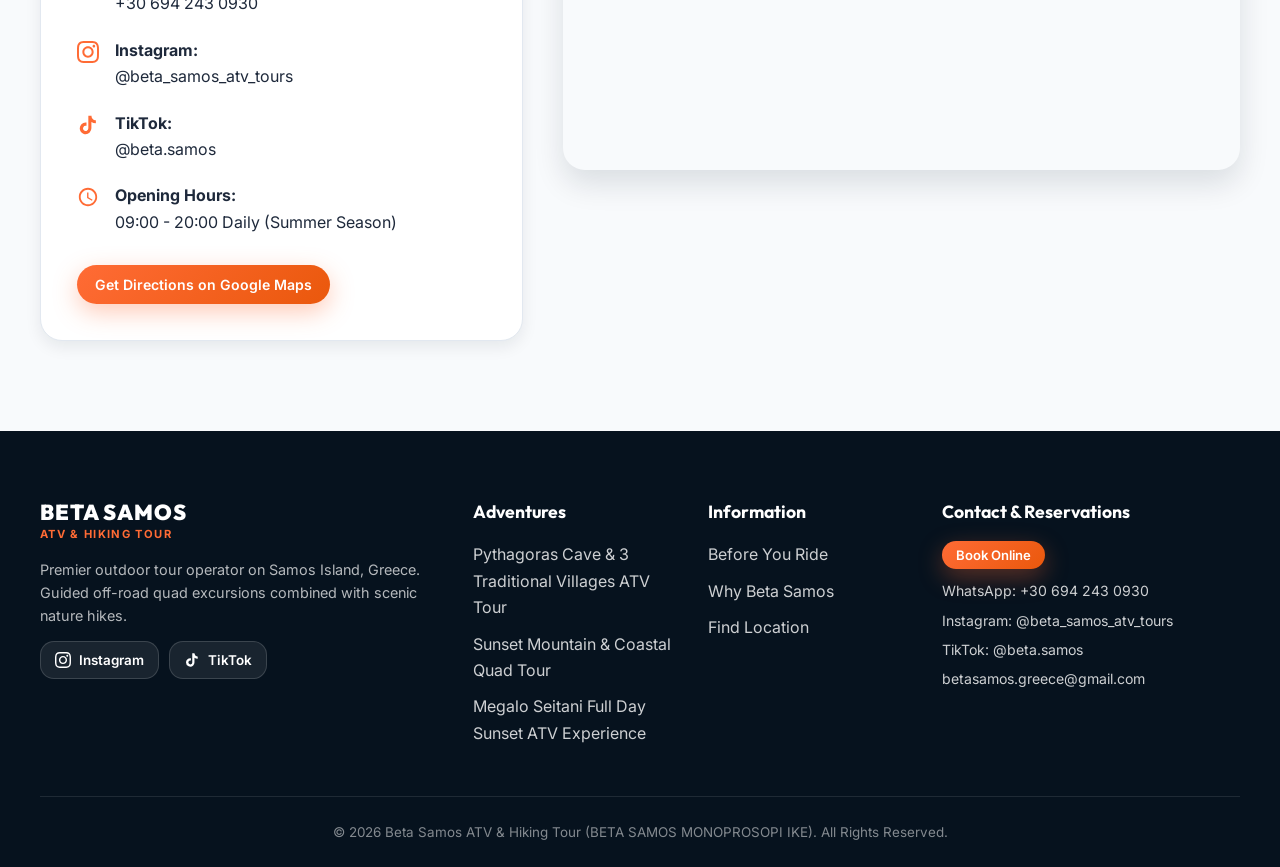
==== commit 929f708b: "feat(tours): update Pythagoras Cave and Sunset tour durations to 4.5h and new pricing model" ====
--- a/index.html
+++ b/index.html
@@ -164,8 +164,8 @@
           <div class="qb-field">
             <label class="qb-label"><span data-i18n="qb_tour_label">Select Adventure</span></label>
             <select class="qb-select" id="qbTour">
-              <option value="flagship">Pythagoras Cave &amp; 3 Villages ATV Tour (€95)</option>
-              <option value="sunset">Sunset Mountain &amp; Coastal Quad Tour (€95)</option>
+              <option value="flagship">Pythagoras Cave &amp; 3 Villages ATV Tour (From €110)</option>
+              <option value="sunset">Sunset Mountain &amp; Coastal Quad Tour (From €110)</option>
               <option value="seitani">Megalo Seitani Full Day Sunset ATV Experience (€175)</option>
             </select>
           </div>
@@ -235,14 +235,14 @@
         </p>
       </div>
 
-      <!-- Tour 1: Flagship 3.5h Pythagoras Cave Tour -->
+      <!-- Tour 1: Flagship 4.5h Pythagoras Cave Tour -->
       <div class="tour-card" id="flagship-tour">
         <div class="tour-grid">
           <div class="tour-media">
             <img src="assets/images/IMG_3026.jpeg" alt="Pythagoras Cave &amp; 3 Traditional Villages ATV Tour" class="tour-img">
             <div class="tour-badge-top">
               <span class="pill-badge featured" data-i18n="badge_bestseller">Most Popular</span>
-              <span class="pill-badge">3.5 Hours</span>
+              <span class="pill-badge">4.5 Hours</span>
               <span class="pill-badge">3 Villages &amp; Pythagoras Cave</span>
             </div>
           </div>
@@ -251,11 +251,11 @@
             <div class="tour-header-row">
               <div>
                 <h3 class="tour-title" data-i18n="t1_title">Pythagoras Cave &amp; 3 Traditional Villages ATV Tour</h3>
-                <p style="color: var(--slate-500); font-size: 0.9rem;" data-i18n="t1_dep">Departures: 09:30 AM &amp; 13:30 PM Daily</p>
+                <p style="color: var(--slate-500); font-size: 0.9rem;" data-i18n="t1_dep">Departure: 10:00 AM, Duration: 4.5 Hours</p>
               </div>
               <div class="tour-pricing-box">
                 <span class="price-from" data-i18n="price_from">From</span>
-                <span class="price-val">€95</span>
+                <span class="price-val">€110</span>
                 <span class="price-sub" data-i18n="price_per_driver">/ quad (1-2 persons)</span>
               </div>
             </div>
@@ -265,7 +265,7 @@
               <div class="spec-item">
                 <div class="spec-data">
                   <h5 data-i18n="spec_dur">Duration</h5>
-                  <p>3.5 Hours</p>
+                  <p>4.5 Hours</p>
                 </div>
               </div>
               <div class="spec-item">
@@ -375,7 +375,7 @@
             </div>
 
             <div class="tour-footer-actions">
-              <button class="btn btn-primary open-booking-modal" data-tour="flagship" data-i18n="btn_book_t1">Book This Tour (€95)</button>
+              <button class="btn btn-primary open-booking-modal" data-tour="flagship" data-i18n="btn_book_t1">Book This Tour (€110)</button>
             </div>
           </div>
         </div>
@@ -385,10 +385,10 @@
       <div class="tour-card" id="sunset-tour">
         <div class="tour-grid">
           <div class="tour-media">
-            <img src="assets/images/IMG_2938.jpeg" alt="Sunset Mountain & Coastal Quad Tour" class="tour-img">
+            <img src="assets/images/IMG_2938.jpeg" alt="Sunset Mountain &amp; Coastal Quad Tour" class="tour-img">
             <div class="tour-badge-top">
               <span class="pill-badge" style="background: #ea580c;" data-i18n="badge_sunset">Golden Hour</span>
-              <span class="pill-badge">3.5 Hours</span>
+              <span class="pill-badge">4.5 Hours</span>
               <span class="pill-badge">Coastal &amp; Ridge Views</span>
             </div>
           </div>
@@ -401,7 +401,7 @@
               </div>
               <div class="tour-pricing-box">
                 <span class="price-from" data-i18n="price_from">From</span>
-                <span class="price-val">€95</span>
+                <span class="price-val">€110</span>
                 <span class="price-sub" data-i18n="price_per_driver">/ quad (1-2 persons)</span>
               </div>
             </div>
@@ -411,7 +411,7 @@
               <div class="spec-item">
                 <div class="spec-data">
                   <h5 data-i18n="spec_dur">Duration</h5>
-                  <p>3.5 Hours</p>
+                  <p>4.5 Hours</p>
                 </div>
               </div>
               <div class="spec-item">
@@ -483,7 +483,7 @@
             </div>
 
             <div class="tour-footer-actions">
-              <button class="btn btn-primary open-booking-modal" data-tour="sunset" data-i18n="btn_book_t2">Book Sunset Tour (€95)</button>
+              <button class="btn btn-primary open-booking-modal" data-tour="sunset" data-i18n="btn_book_t2">Book Sunset Tour (€110)</button>
             </div>
           </div>
         </div>
@@ -1076,8 +1076,8 @@
         <div class="form-group">
           <label data-i18n="m_tour_label">Selected Tour</label>
           <select class="form-control" id="modalTourSelect" name="Tour ID">
-            <option value="flagship">Pythagoras Cave &amp; 3 Villages ATV Tour (€95)</option>
-            <option value="sunset">Sunset Mountain &amp; Coastal Quad Tour (€95)</option>
+            <option value="flagship">Pythagoras Cave &amp; 3 Villages ATV Tour (From €110)</option>
+            <option value="sunset">Sunset Mountain &amp; Coastal Quad Tour (From €110)</option>
             <option value="seitani">Megalo Seitani Full Day Sunset ATV Experience (€175)</option>
           </select>
         </div>
@@ -1090,8 +1090,7 @@
           <div class="form-group">
             <label data-i18n="m_time_label">Time Slot</label>
             <select class="form-control" id="modalTime" name="Time Slot">
-              <option value="09:30 AM" data-i18n="opt_time_morning">Morning (09:30 AM)</option>
-              <option value="13:30 PM" data-i18n="opt_time_afternoon">Afternoon (13:30 PM)</option>
+              <option value="10:00 AM" data-i18n="opt_time_morning">10:00 AM</option>
             </select>
           </div>
         </div>
@@ -1110,7 +1109,7 @@
             <label data-i18n="m_rider_type_label">Rider Arrangement (1 or 2 on quad)</label>
             <select class="form-control" id="modalRiderType" name="Rider Setup">
               <option value="solo">1 Driver per Quad (Solo)</option>
-              <option value="shared">Driver + Passenger (1 Quad Shared - Same Price)</option>
+              <option value="shared">Driver + Passenger (Shared - 2nd Person Discounted)</option>
             </select>
           </div>
         </div>
@@ -1133,7 +1132,7 @@
 
         <div class="price-summary-box">
           <span data-i18n="m_est_price">Estimated Total:</span>
-          <span class="calc-total" id="modalPriceDisplay">€95</span>
+          <span class="calc-total" id="modalPriceDisplay">€110</span>
         </div>
 
         <!-- Cloudflare Turnstile Security Widget -->
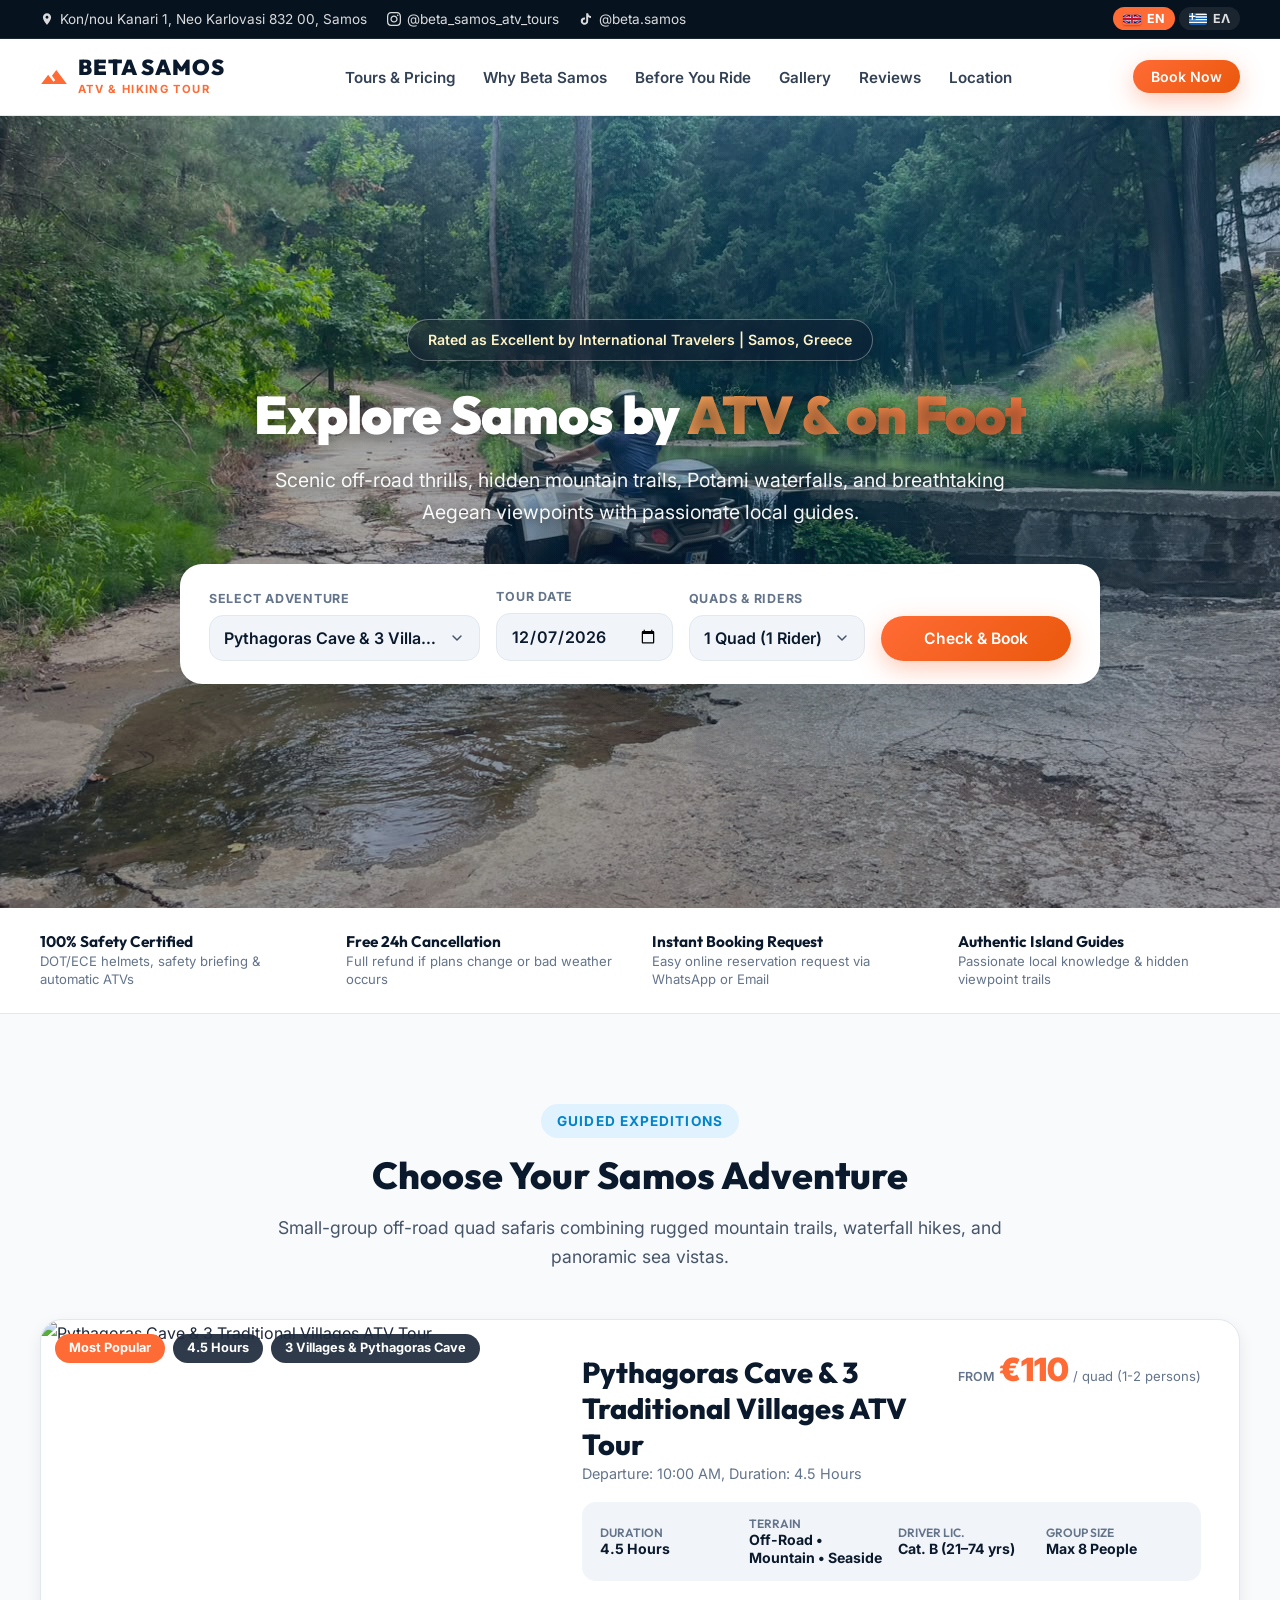
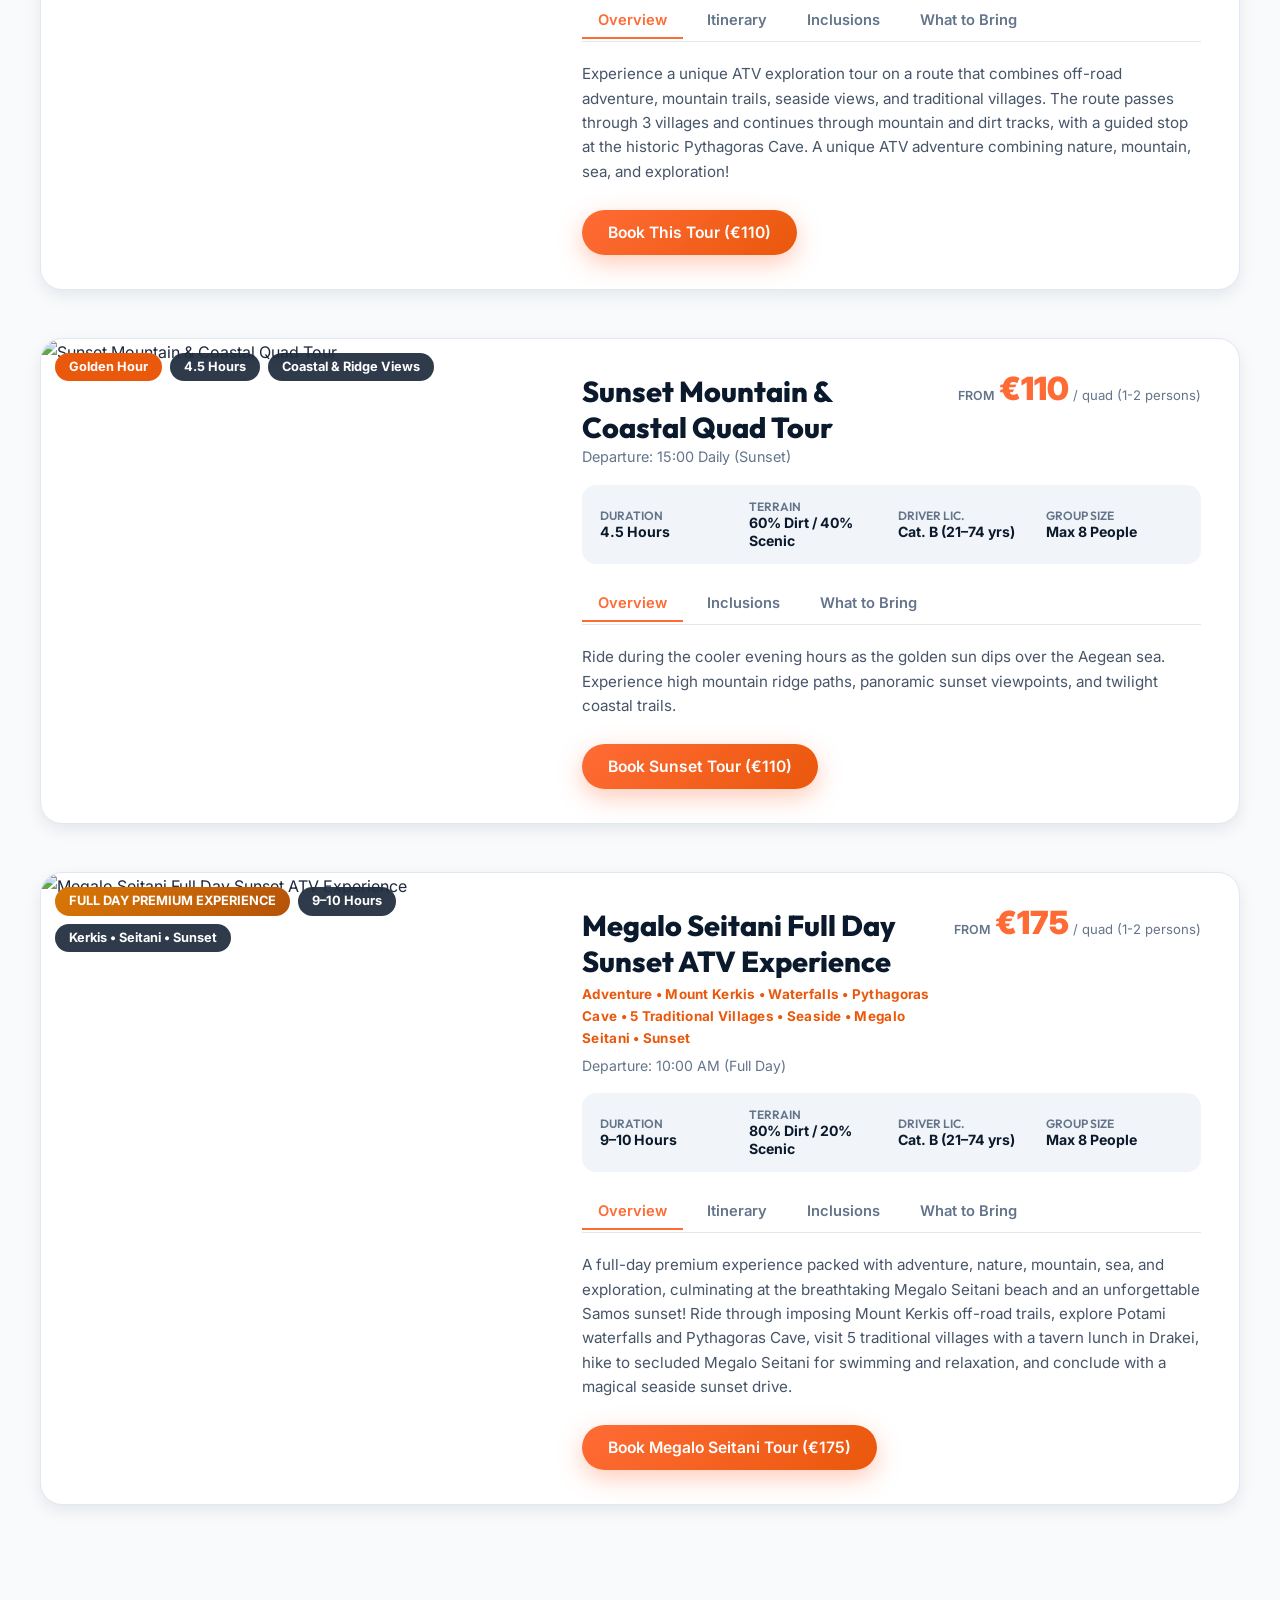
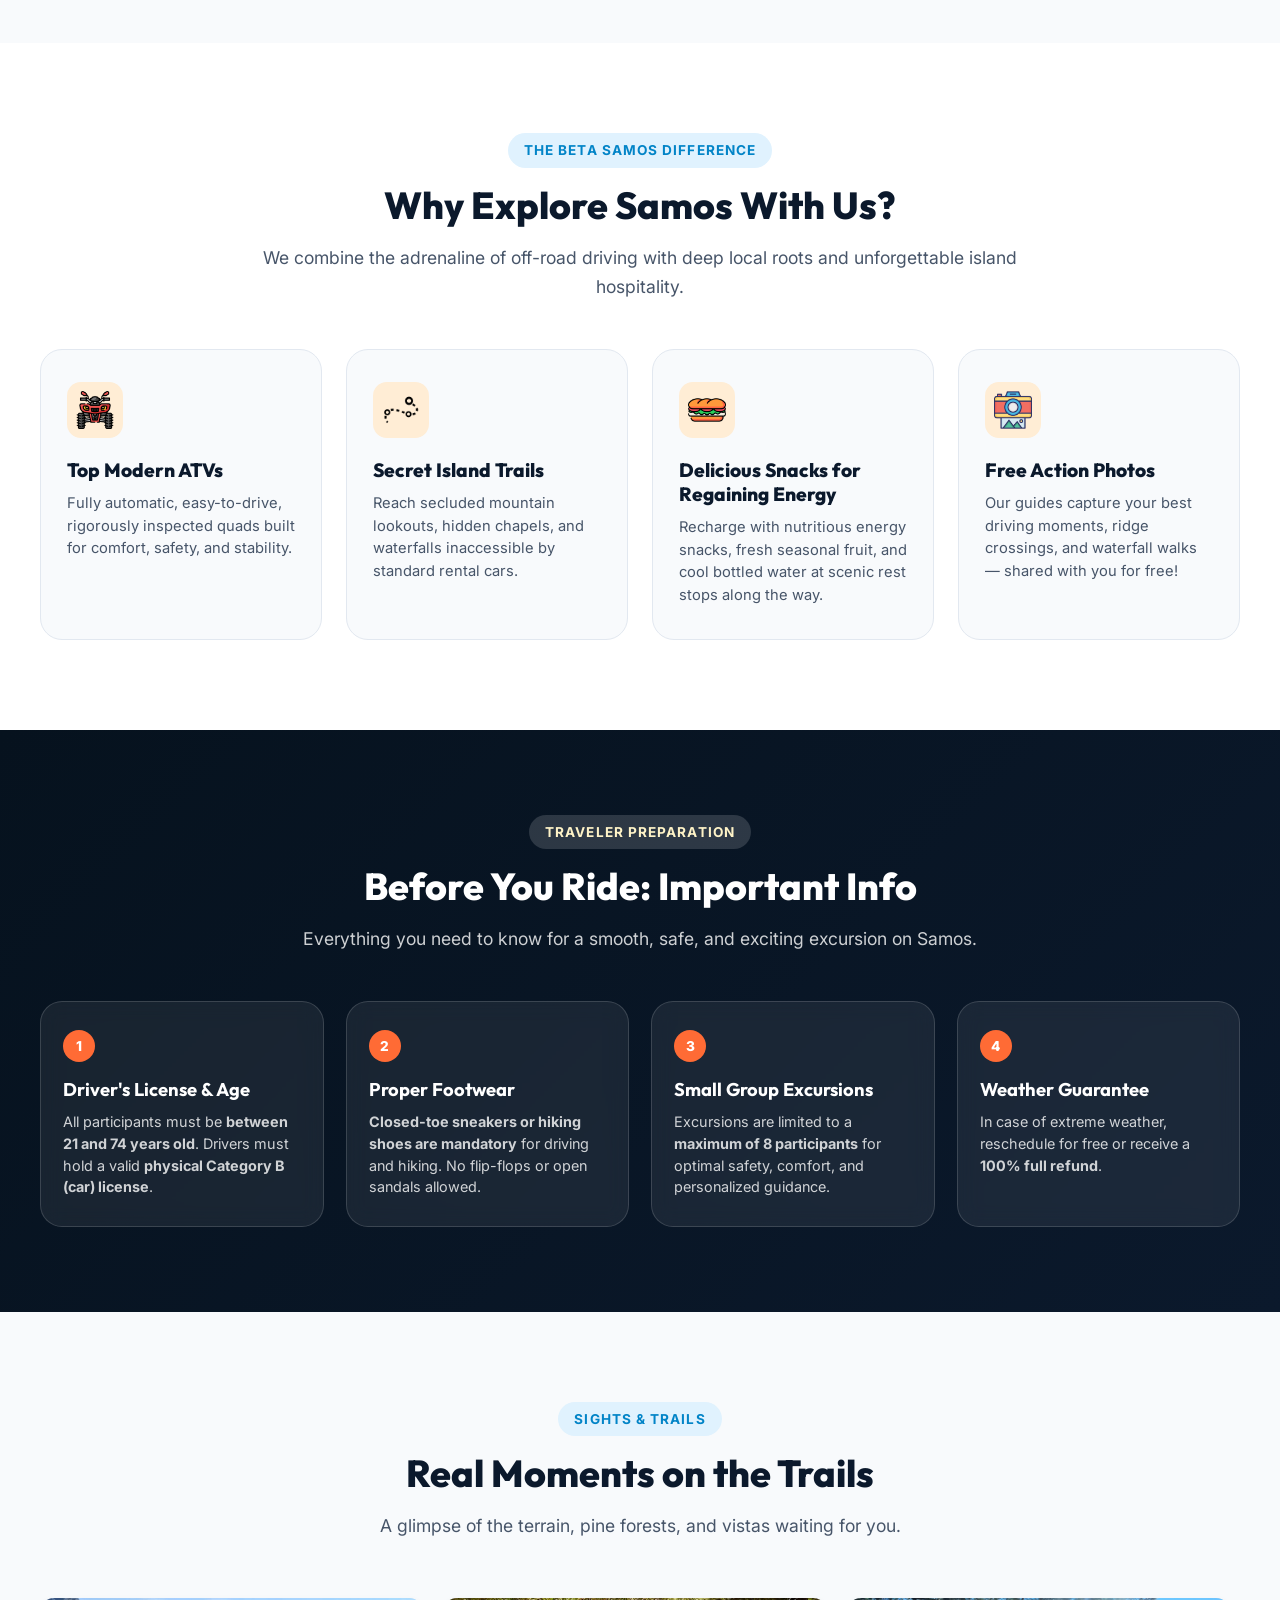
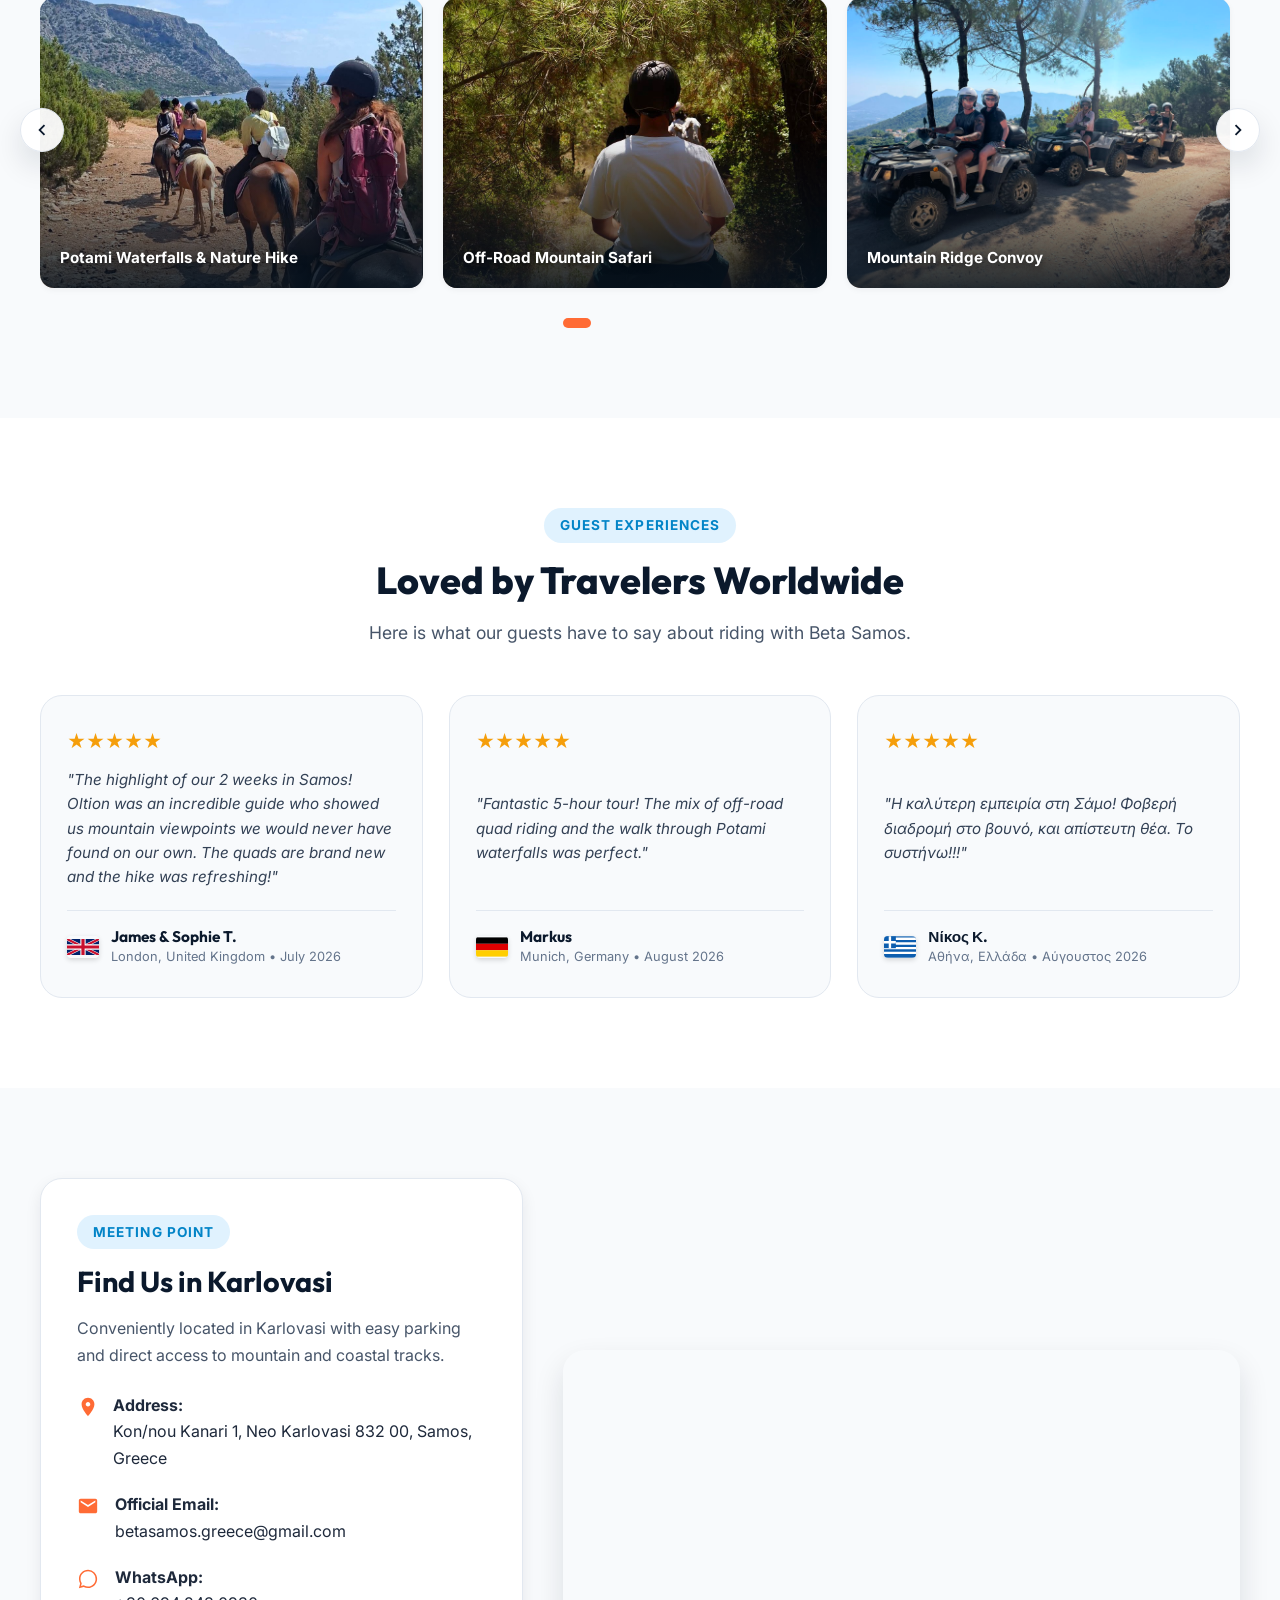
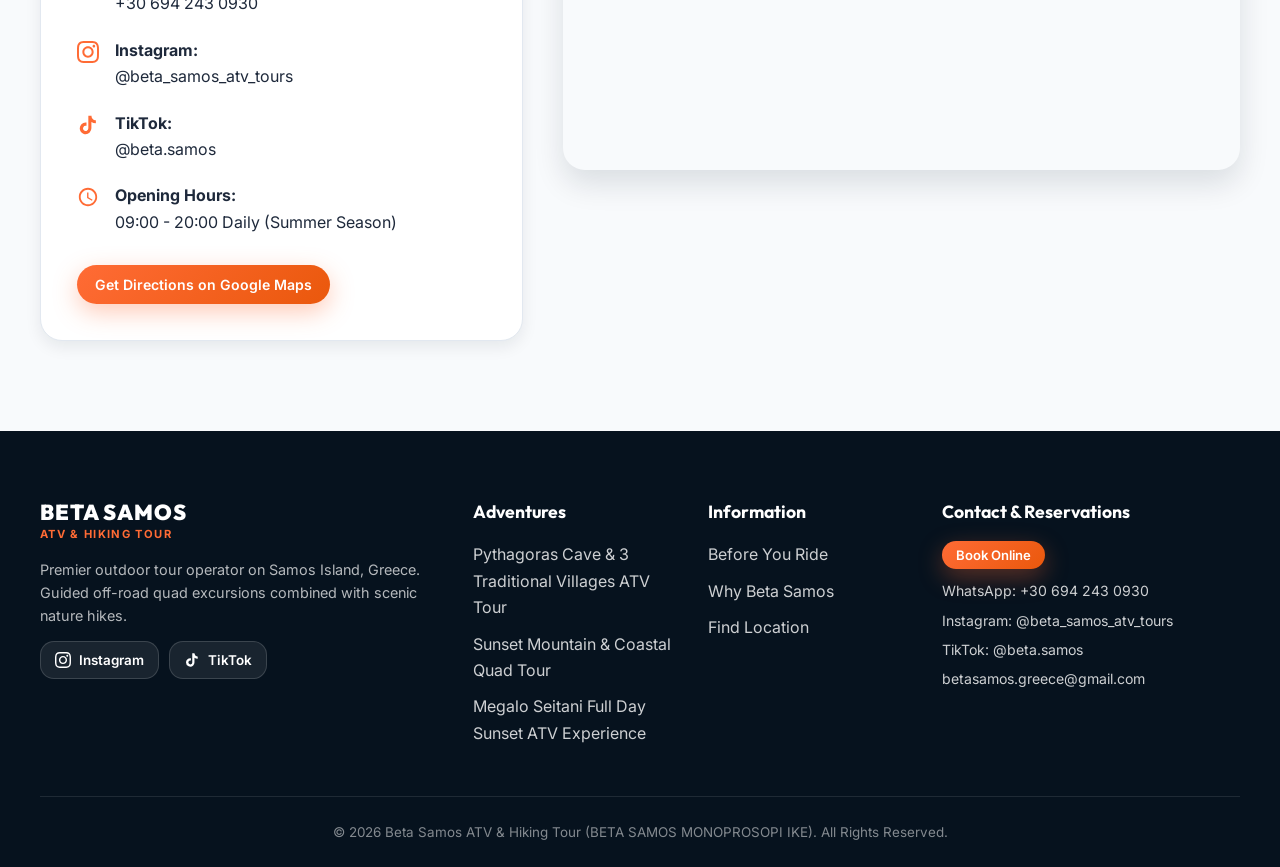
==== commit b635d140: "feat: add tour listing documentation, website assets, and automated export scripts for Beta Samos op" ====
--- a/index.html
+++ b/index.html
@@ -349,8 +349,8 @@
                   <div class="inc-item yes"><span data-i18n="inc_villages">Route Through 3 Traditional Villages</span></div>
                   <div class="inc-item yes"><span data-i18n="inc_cave">Stop at Pythagoras Cave</span></div>
                   <div class="inc-item yes"><span data-i18n="inc_photos">Photo &amp; Viewpoint Stops</span></div>
-                  <div class="inc-item yes"><span data-i18n="inc_drink">Refreshing Cold Beverage</span></div>
-                  <div class="inc-item yes"><span data-i18n="inc_guide">Certified Local Island Guide</span></div>
+                  <div class="inc-item yes"><span data-i18n="inc_drink">Cold Water &amp; Snacks</span></div>
+                  <div class="inc-item yes"><span data-i18n="inc_guide">Local Island Guide</span></div>
                   <div class="inc-item yes"><span data-i18n="inc_max8">Small Group (Max 8 Guests)</span></div>
                 </div>
               </div>
@@ -397,7 +397,7 @@
             <div class="tour-header-row">
               <div>
                 <h3 class="tour-title" data-i18n="t2_title">Sunset Mountain &amp; Coastal Quad Tour</h3>
-                <p style="color: var(--slate-500); font-size: 0.9rem;" data-i18n="t2_dep">Departure: 16:30 Daily (Sunset)</p>
+                <p style="color: var(--slate-500); font-size: 0.9rem;" data-i18n="t2_dep">Departure: 15:00 Daily (Sunset)</p>
               </div>
               <div class="tour-pricing-box">
                 <span class="price-from" data-i18n="price_from">From</span>
@@ -458,8 +458,8 @@
                   <div class="inc-item yes"><span data-i18n="inc_t2_sunshine">Panoramic Sunset &amp; Sunshine Views</span></div>
                   <div class="inc-item yes"><span data-i18n="inc_seaside">Seaside Coastal Route</span></div>
                   <div class="inc-item yes"><span data-i18n="inc_t2_photos">Golden Hour &amp; Sunset Photo Stops</span></div>
-                  <div class="inc-item yes"><span data-i18n="inc_sunset_drink">Sunset Refreshments &amp; Cold Drinks</span></div>
-                  <div class="inc-item yes"><span data-i18n="inc_guide">Certified Local Island Guide</span></div>
+                  <div class="inc-item yes"><span data-i18n="inc_sunset_drink">Cold Water &amp; Snacks</span></div>
+                  <div class="inc-item yes"><span data-i18n="inc_guide">Local Island Guide</span></div>
                   <div class="inc-item yes"><span data-i18n="inc_max8">Small Group (Max 8 Guests)</span></div>
                 </div>
               </div>
@@ -633,7 +633,7 @@
                   <div class="inc-item yes"><span data-i18n="inc_t3_seitani_swim">Swimming &amp; Relaxation at Megalo Seitani</span></div>
                   <div class="inc-item yes"><span data-i18n="inc_t3_coastal">Seaside Coastal Excursion</span></div>
                   <div class="inc-item yes"><span data-i18n="inc_t3_sunset">Magical Aegean Sunset Finale</span></div>
-                  <div class="inc-item yes"><span data-i18n="inc_guide">Certified Local Island Guide</span></div>
+                  <div class="inc-item yes"><span data-i18n="inc_guide">Local Island Guide</span></div>
                 </div>
               </div>
 
@@ -1097,19 +1097,22 @@
 
         <div class="form-row">
           <div class="form-group">
-            <label data-i18n="m_quads_label">Number of Quads</label>
+            <label data-i18n="m_persons_label">Number of Persons</label>
+            <select class="form-control" id="modalPersons" name="Persons Count">
+              <option value="1">1 Person</option>
+              <option value="2">2 Persons</option>
+              <option value="3">3 Persons</option>
+              <option value="4">4 Persons</option>
+              <option value="5">5 Persons</option>
+              <option value="6">6 Persons</option>
+              <option value="7">7 Persons</option>
+              <option value="8">8 Persons</option>
+            </select>
+          </div>
+          <div class="form-group">
+            <label data-i18n="m_quads_label">Number of Quads (Passengers are discounted)</label>
             <select class="form-control" id="modalQuads" name="Quads Count">
-              <option value="1">1 Quad</option>
-              <option value="2">2 Quads</option>
-              <option value="3">3 Quads</option>
-              <option value="4">4+ Quads</option>
-            </select>
-          </div>
-          <div class="form-group">
-            <label data-i18n="m_rider_type_label">Rider Arrangement (1 or 2 on quad)</label>
-            <select class="form-control" id="modalRiderType" name="Rider Setup">
-              <option value="solo">1 Driver per Quad (Solo)</option>
-              <option value="shared">Driver + Passenger (Shared - 2nd Person Discounted)</option>
+              <option value="1">1 Quad (1 Solo Driver)</option>
             </select>
           </div>
         </div>
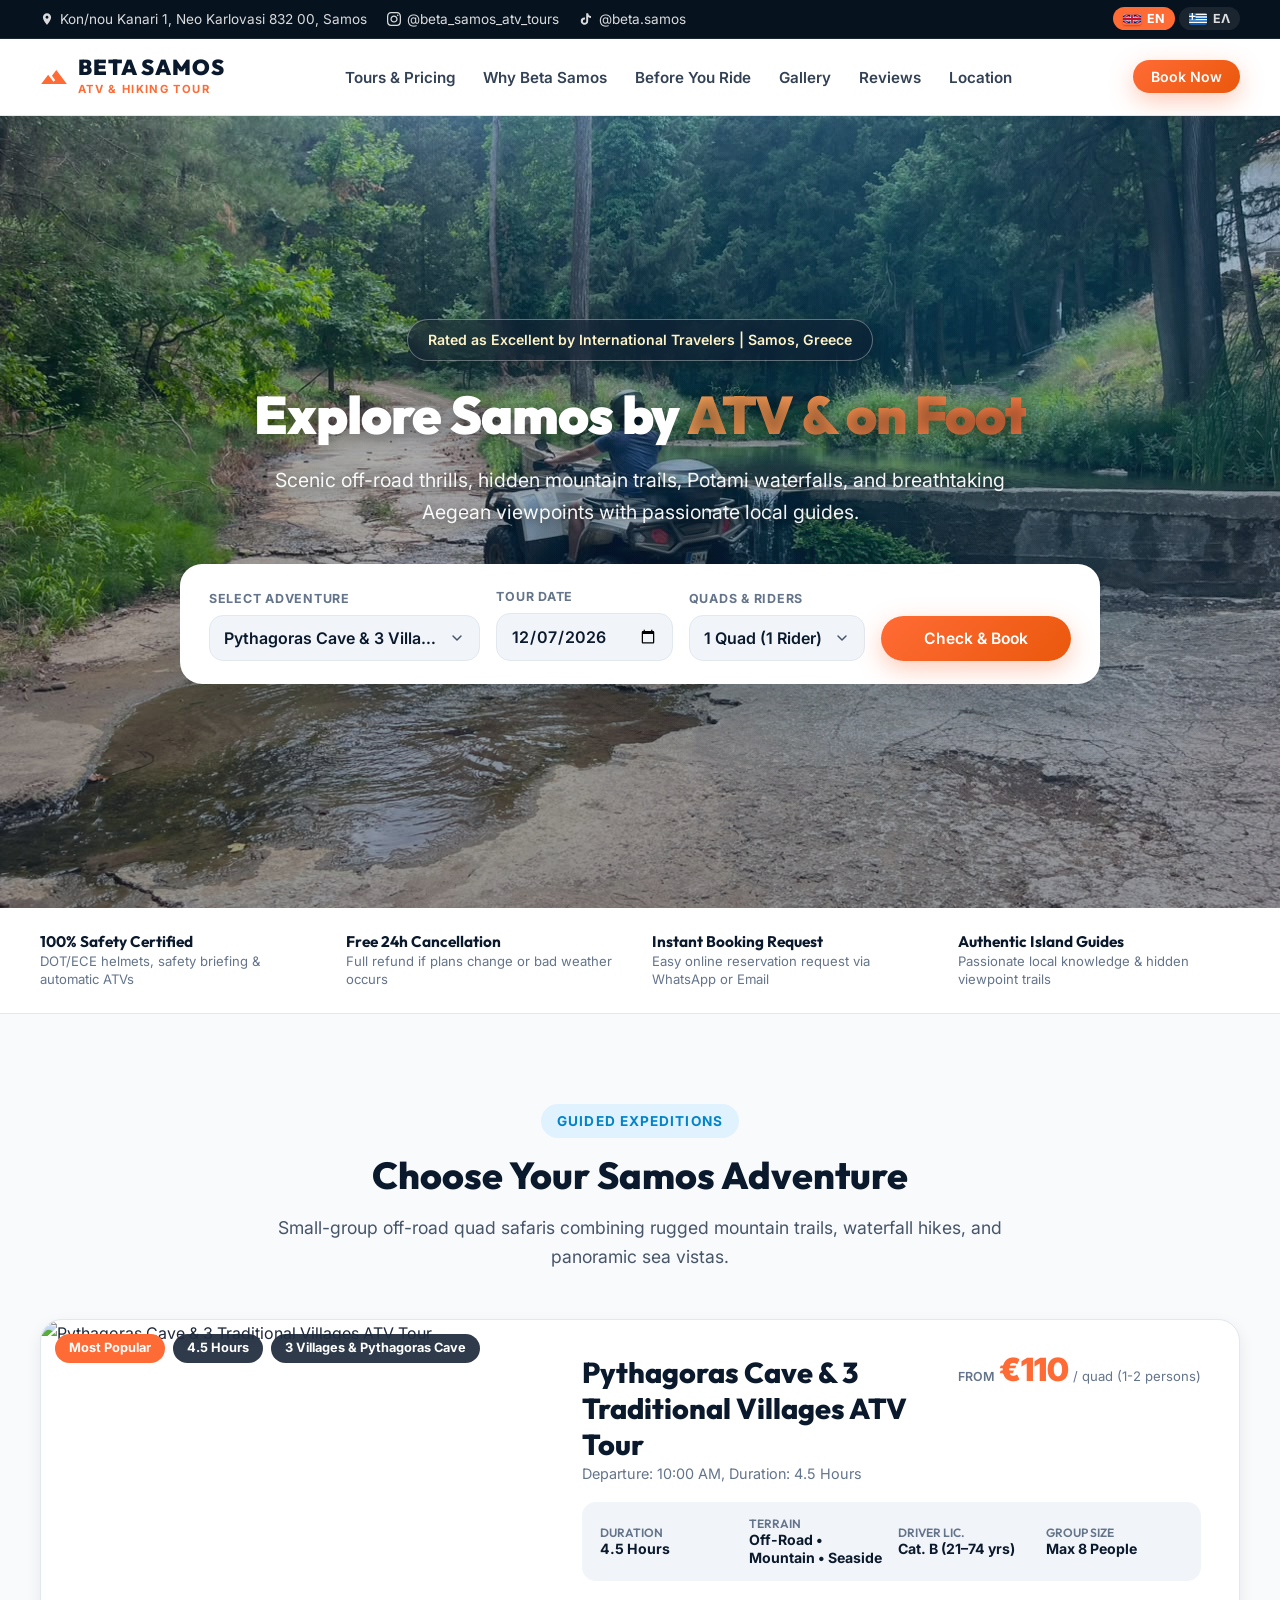
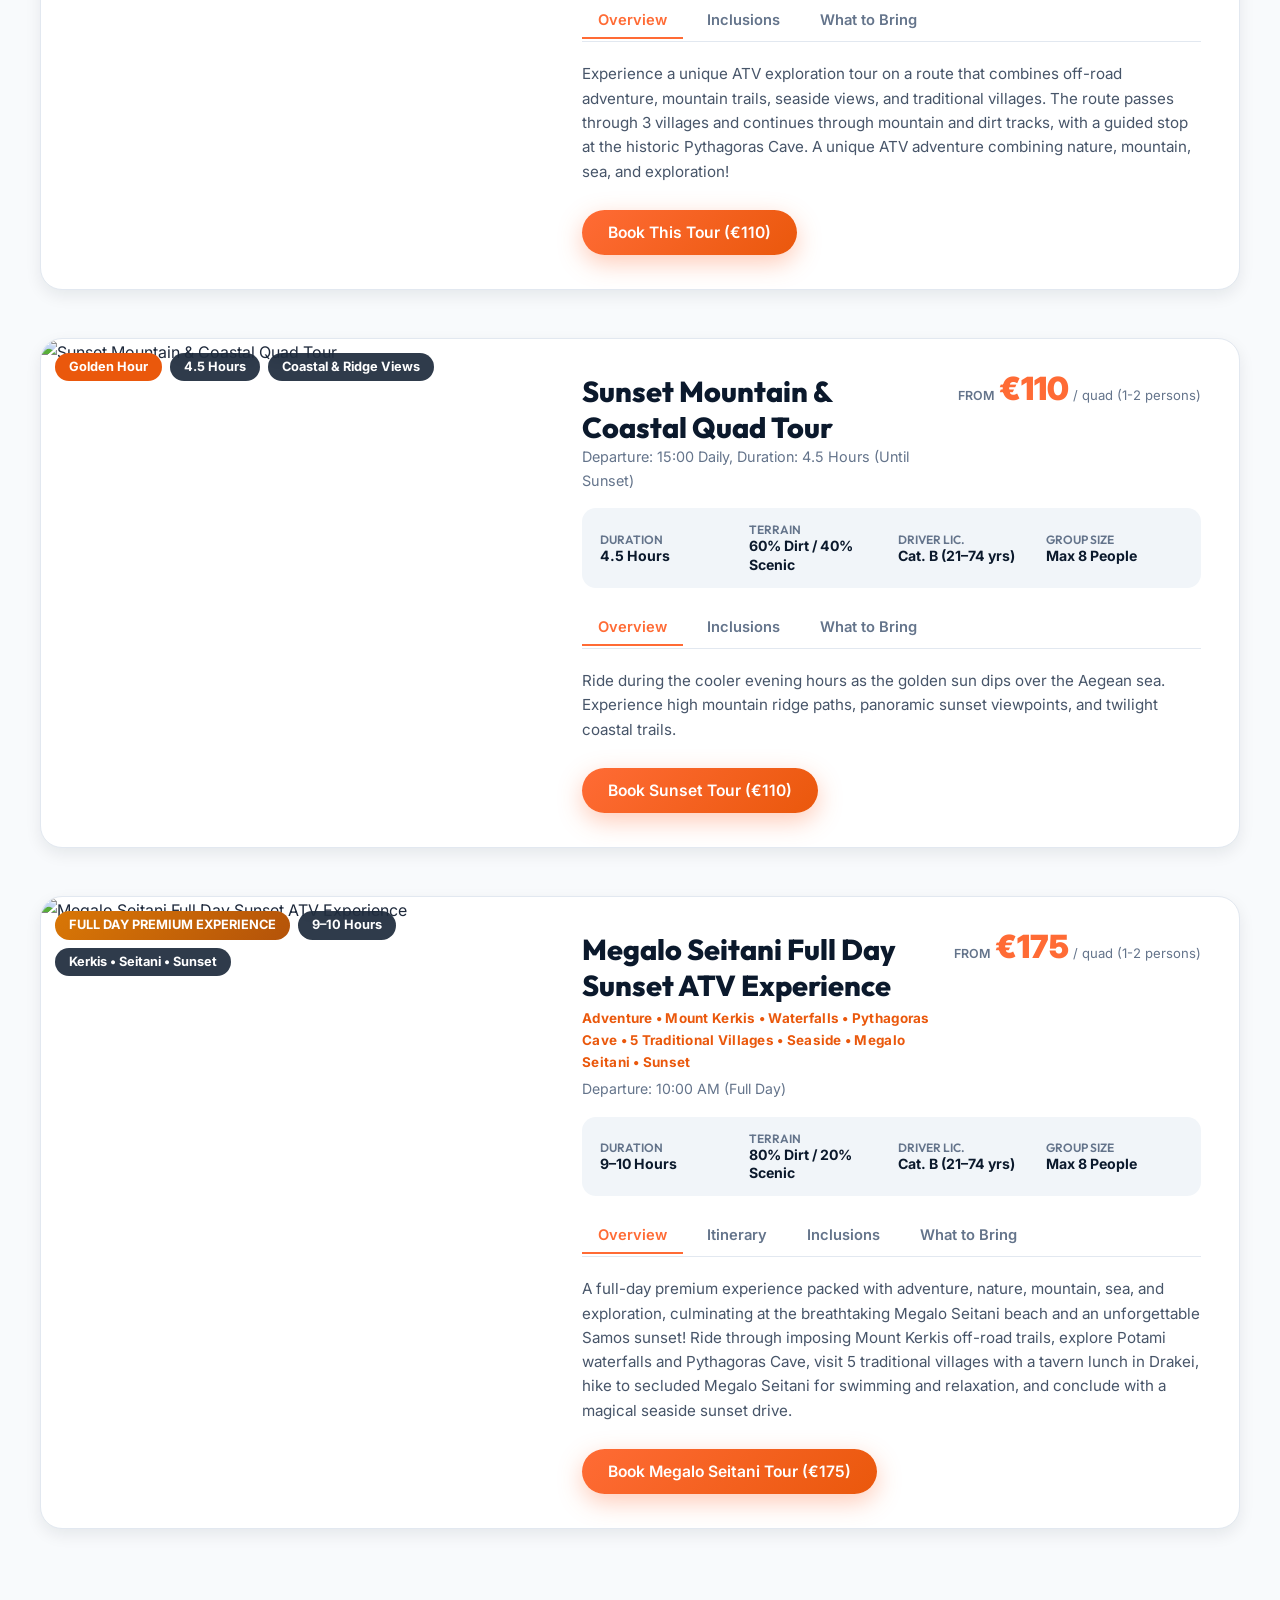
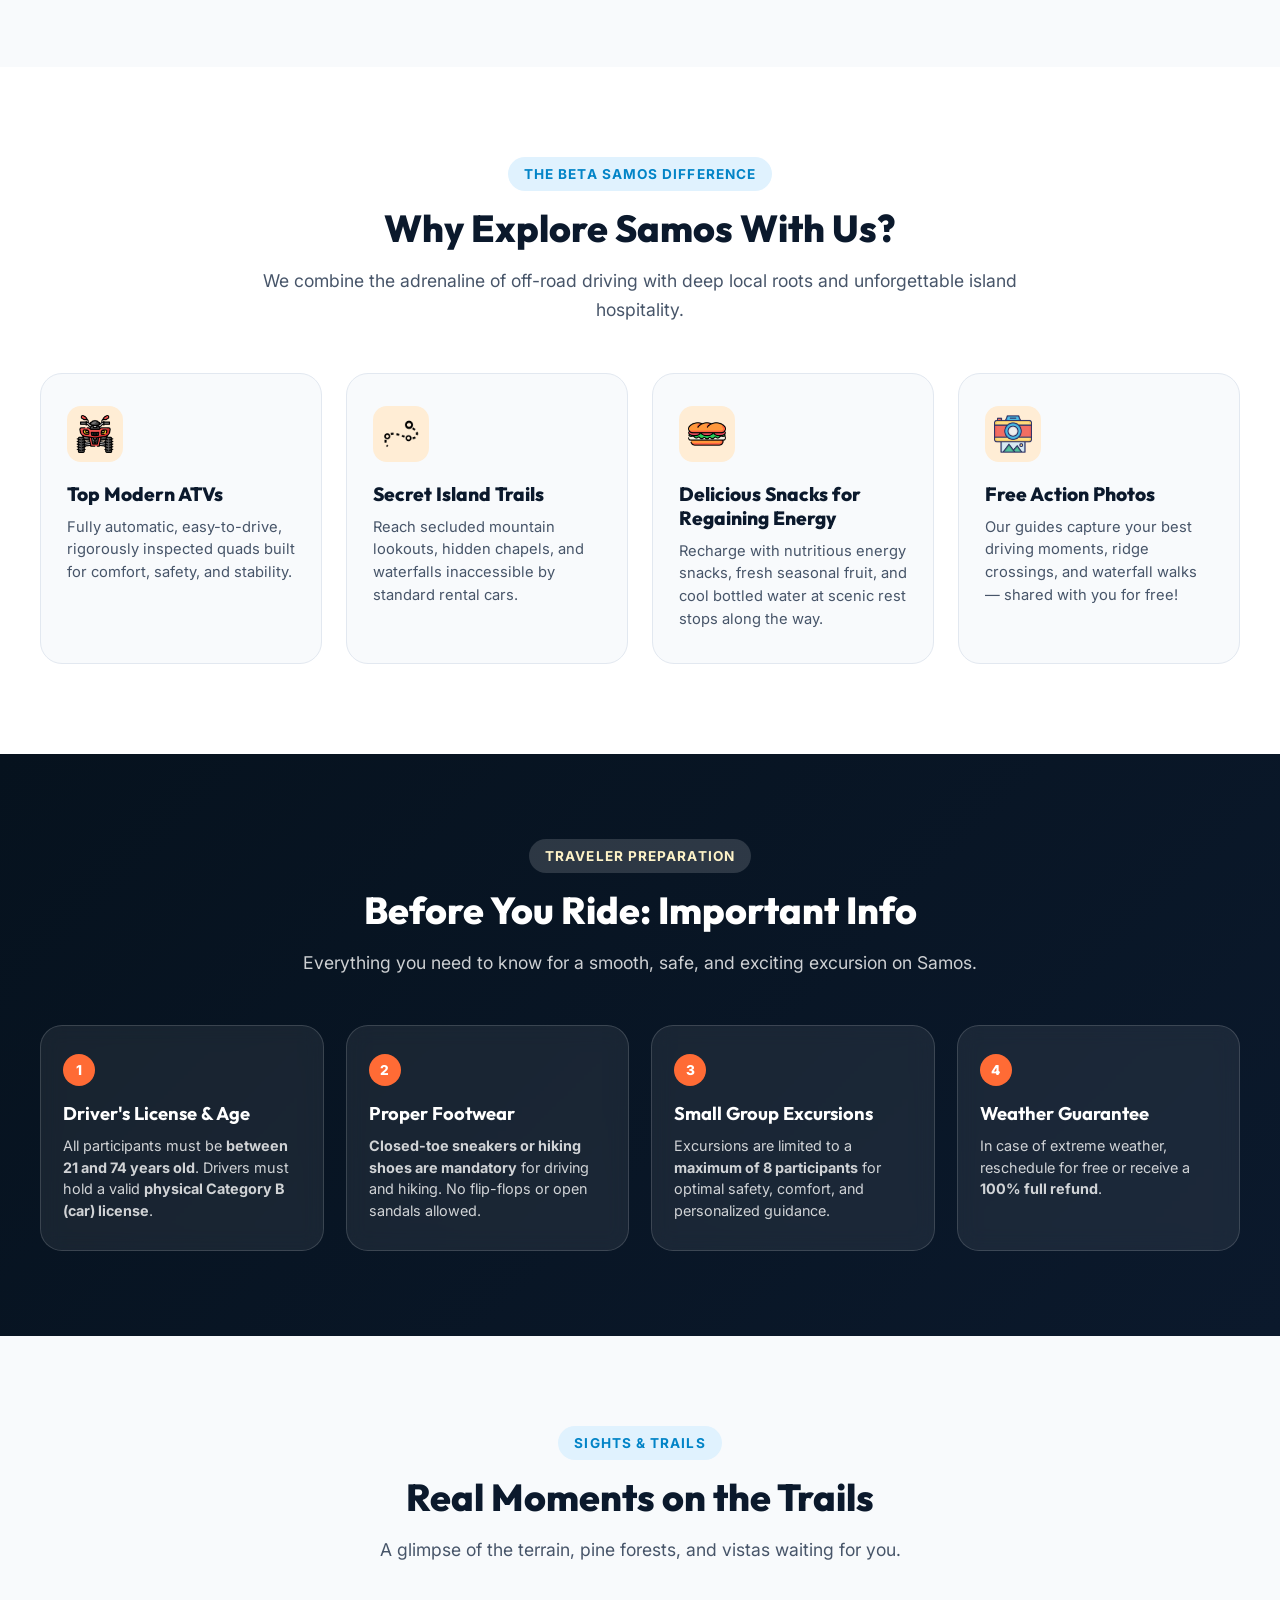
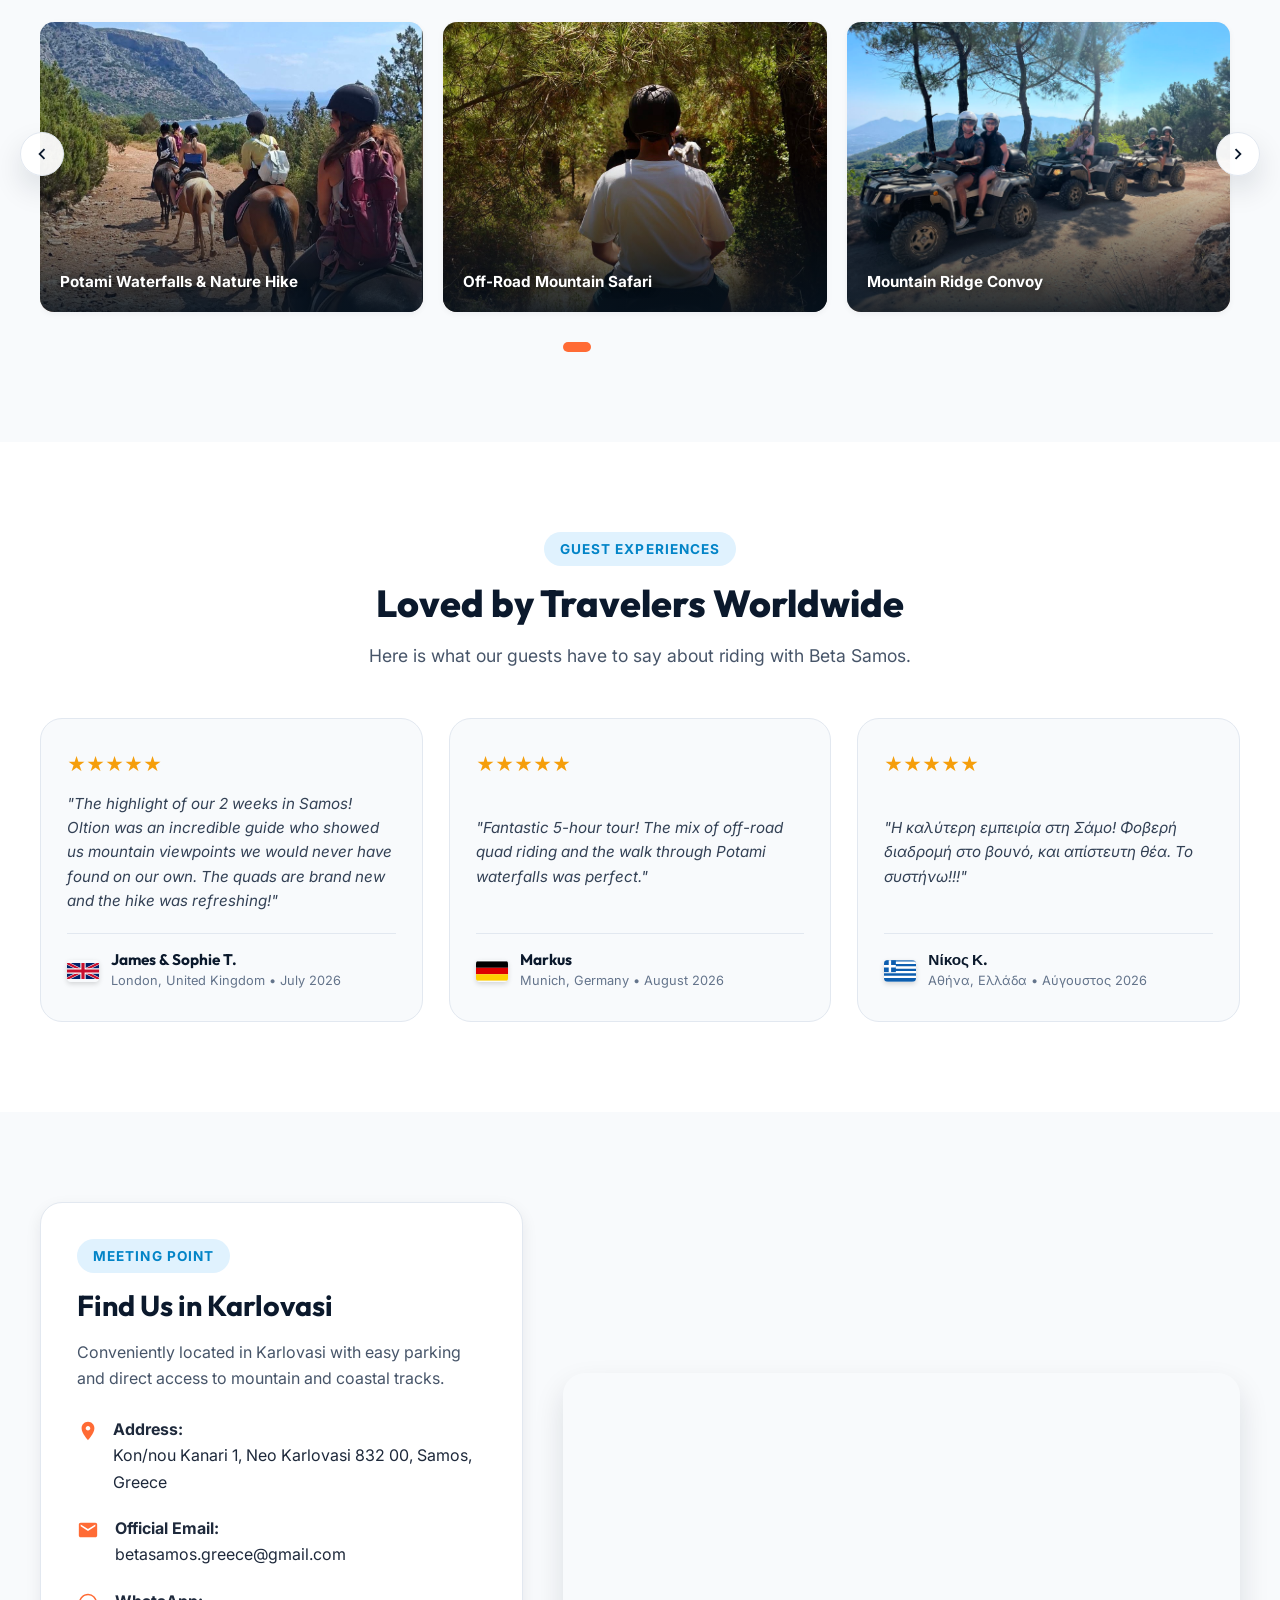
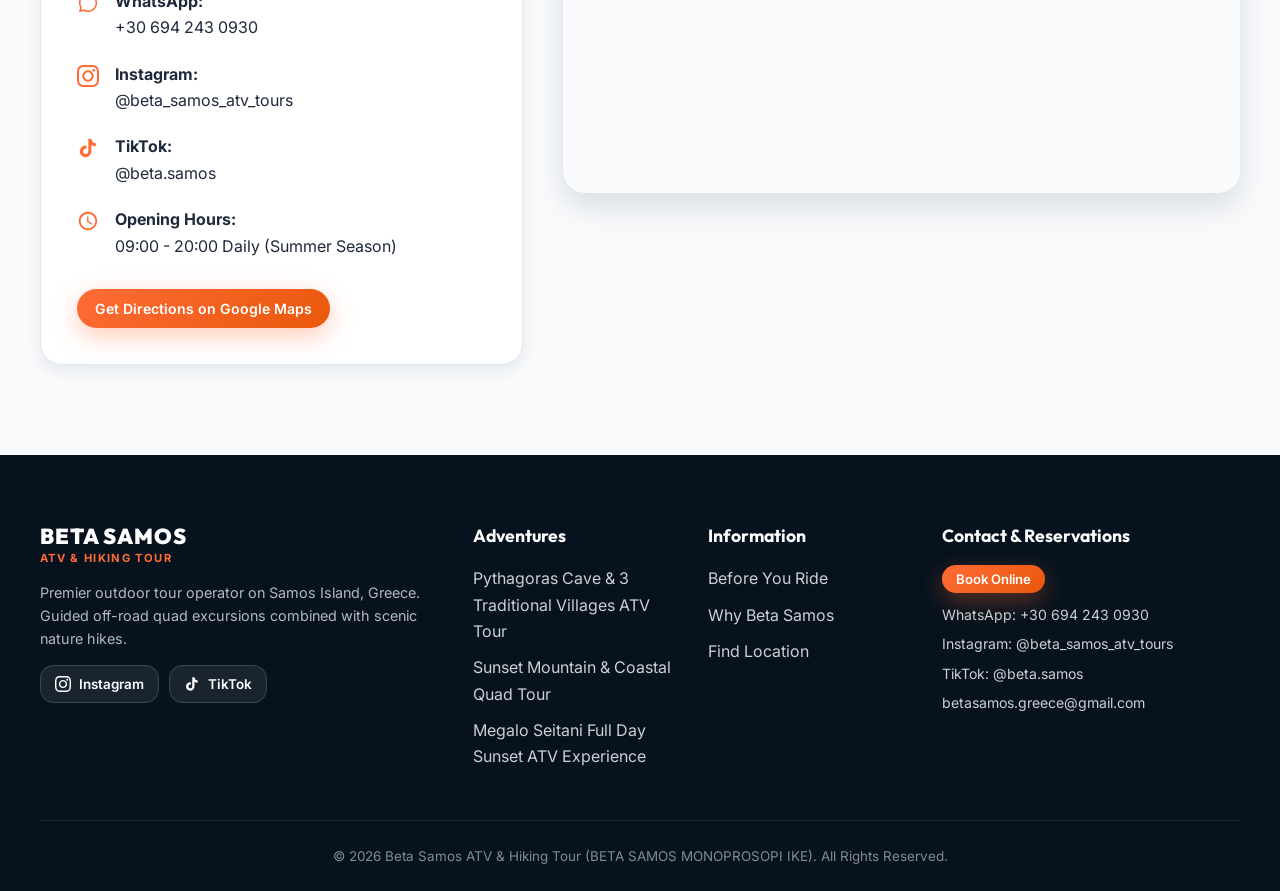
==== commit e4fd30cc: "feat: initialize website project with landing page, booking functionality, and operational documenta" ====
--- a/index.html
+++ b/index.html
@@ -291,7 +291,6 @@
             <!-- Interactive Tour Tabs (Madeira Style) -->
             <div class="tour-tabs">
               <button class="tab-btn active" data-tab="t1-overview" data-i18n="tab_overview">Overview</button>
-              <button class="tab-btn" data-tab="t1-itinerary" data-i18n="tab_itinerary">Itinerary</button>
               <button class="tab-btn" data-tab="t1-inclusions" data-i18n="tab_inclusions">Inclusions</button>
               <button class="tab-btn" data-tab="t1-bring" data-i18n="tab_bring">What to Bring</button>
             </div>
@@ -303,40 +302,6 @@
                 <p data-i18n="t1_desc">
                   Experience a unique ATV exploration tour on a route that combines off-road adventure, mountain trails, seaside views, and traditional villages. The route passes through 3 villages and continues through mountain and dirt tracks, with a guided stop at the historic Pythagoras Cave. A unique ATV adventure combining nature, mountain, sea, and exploration!
                 </p>
-              </div>
-
-              <!-- Itinerary -->
-              <div class="tab-pane" id="t1-itinerary">
-                <div class="itinerary-list">
-                  <div class="itinerary-step">
-                    <span class="itinerary-time">00:00</span>
-                    <div class="itinerary-info">
-                      <h5 data-i18n="itin_1_title">Safety Briefing &amp; Practice Lap</h5>
-                      <p data-i18n="itin_1_desc">Helmet fitting, vehicle controls briefing, and a practice run at Karlovasi HQ.</p>
-                    </div>
-                  </div>
-                  <div class="itinerary-step">
-                    <span class="itinerary-time">00:30</span>
-                    <div class="itinerary-info">
-                      <h5 data-i18n="itin_2_title">3 Traditional Villages</h5>
-                      <p data-i18n="itin_2_desc">Drive through 3 authentic Samian villages and experience local culture and charm.</p>
-                    </div>
-                  </div>
-                  <div class="itinerary-step">
-                    <span class="itinerary-time">01:30</span>
-                    <div class="itinerary-info">
-                      <h5 data-i18n="itin_3_title">Off-Road Mountain &amp; Seaside Trails</h5>
-                      <p data-i18n="itin_3_desc">Ride thrilling dirt paths, mountain tracks, and scenic coastal seaside routes overlooking the Aegean Sea.</p>
-                    </div>
-                  </div>
-                  <div class="itinerary-step">
-                    <span class="itinerary-time">02:30</span>
-                    <div class="itinerary-info">
-                      <h5 data-i18n="itin_4_title">Pythagoras Cave &amp; Cold Drink Stop</h5>
-                      <p data-i18n="itin_4_desc">Stop at the historic Cave of Pythagoras, capture panoramic photos, and enjoy a cool refreshing drink.</p>
-                    </div>
-                  </div>
-                </div>
               </div>
 
               <!-- Inclusions -->
@@ -397,7 +362,7 @@
             <div class="tour-header-row">
               <div>
                 <h3 class="tour-title" data-i18n="t2_title">Sunset Mountain &amp; Coastal Quad Tour</h3>
-                <p style="color: var(--slate-500); font-size: 0.9rem;" data-i18n="t2_dep">Departure: 15:00 Daily (Sunset)</p>
+                <p style="color: var(--slate-500); font-size: 0.9rem;" data-i18n="t2_dep">Departure: 15:00 Daily, Duration: 4.5 Hours (Until Sunset)</p>
               </div>
               <div class="tour-pricing-box">
                 <span class="price-from" data-i18n="price_from">From</span>
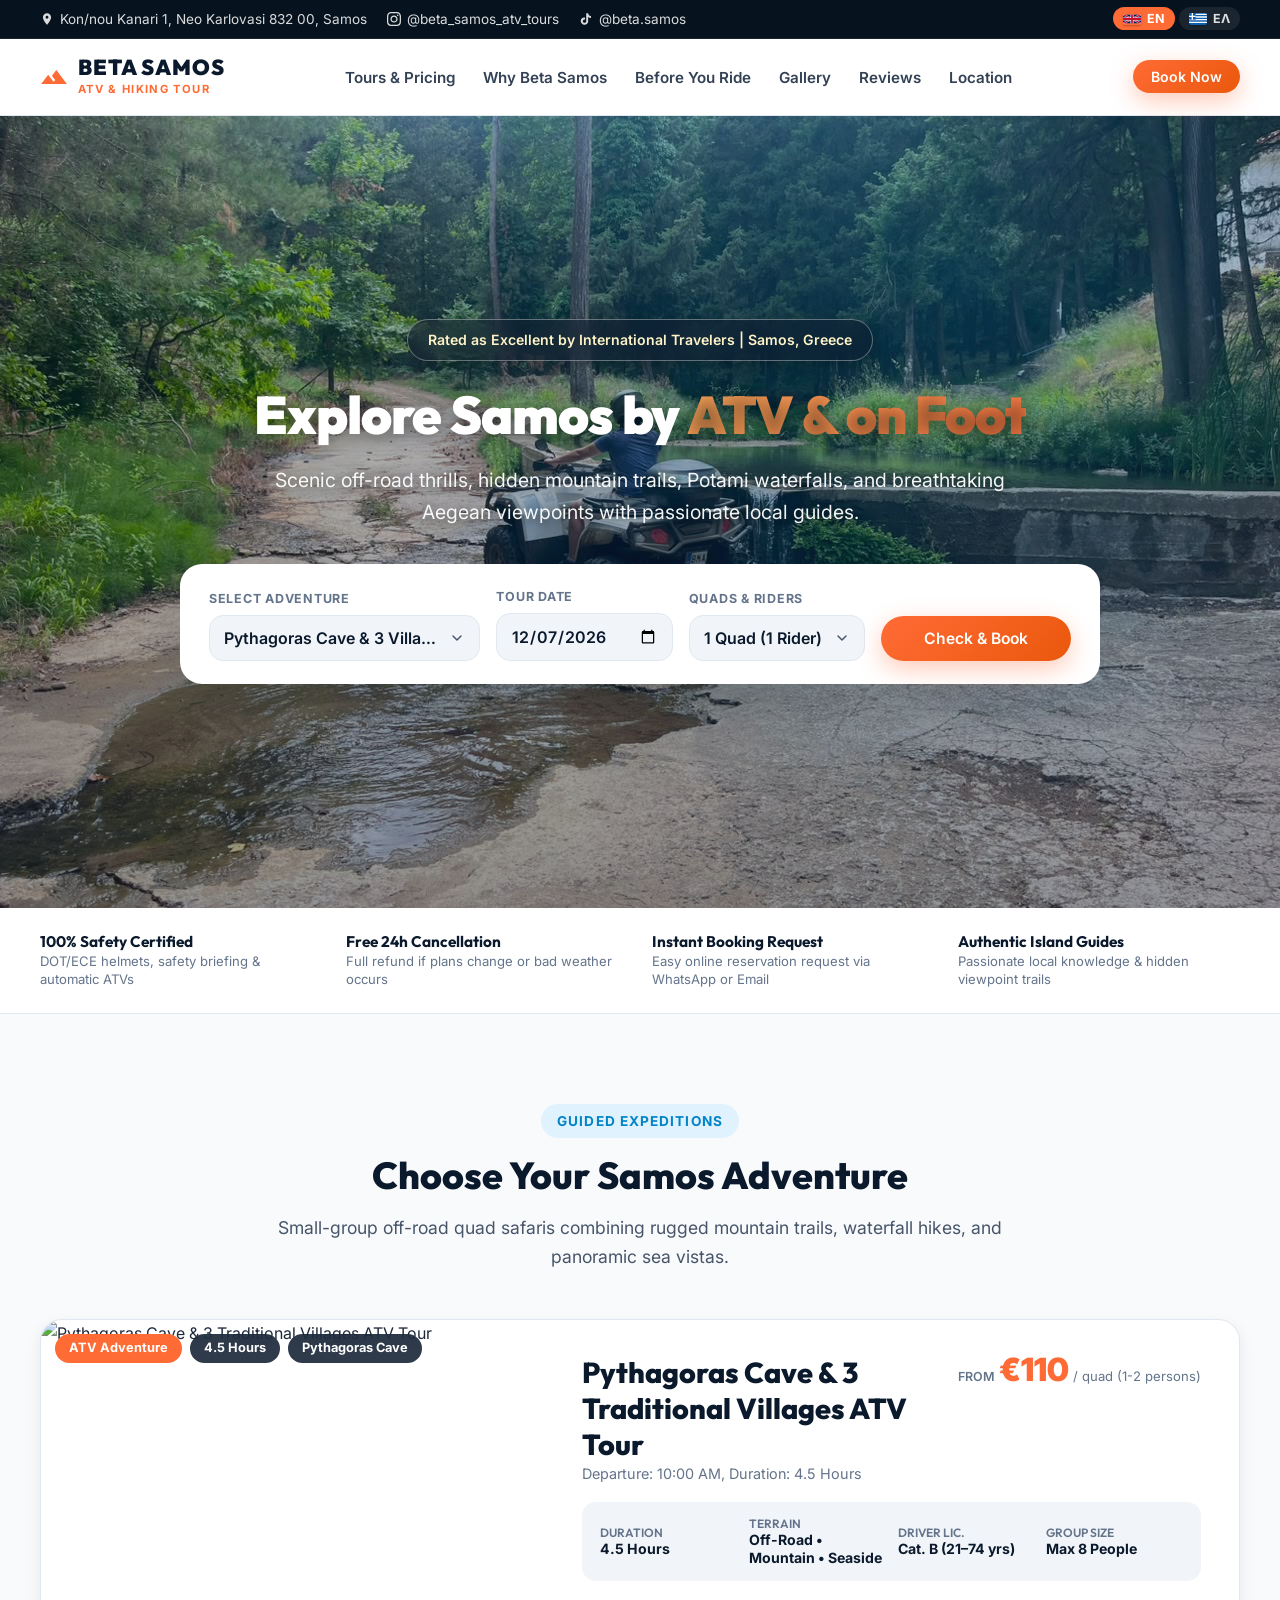
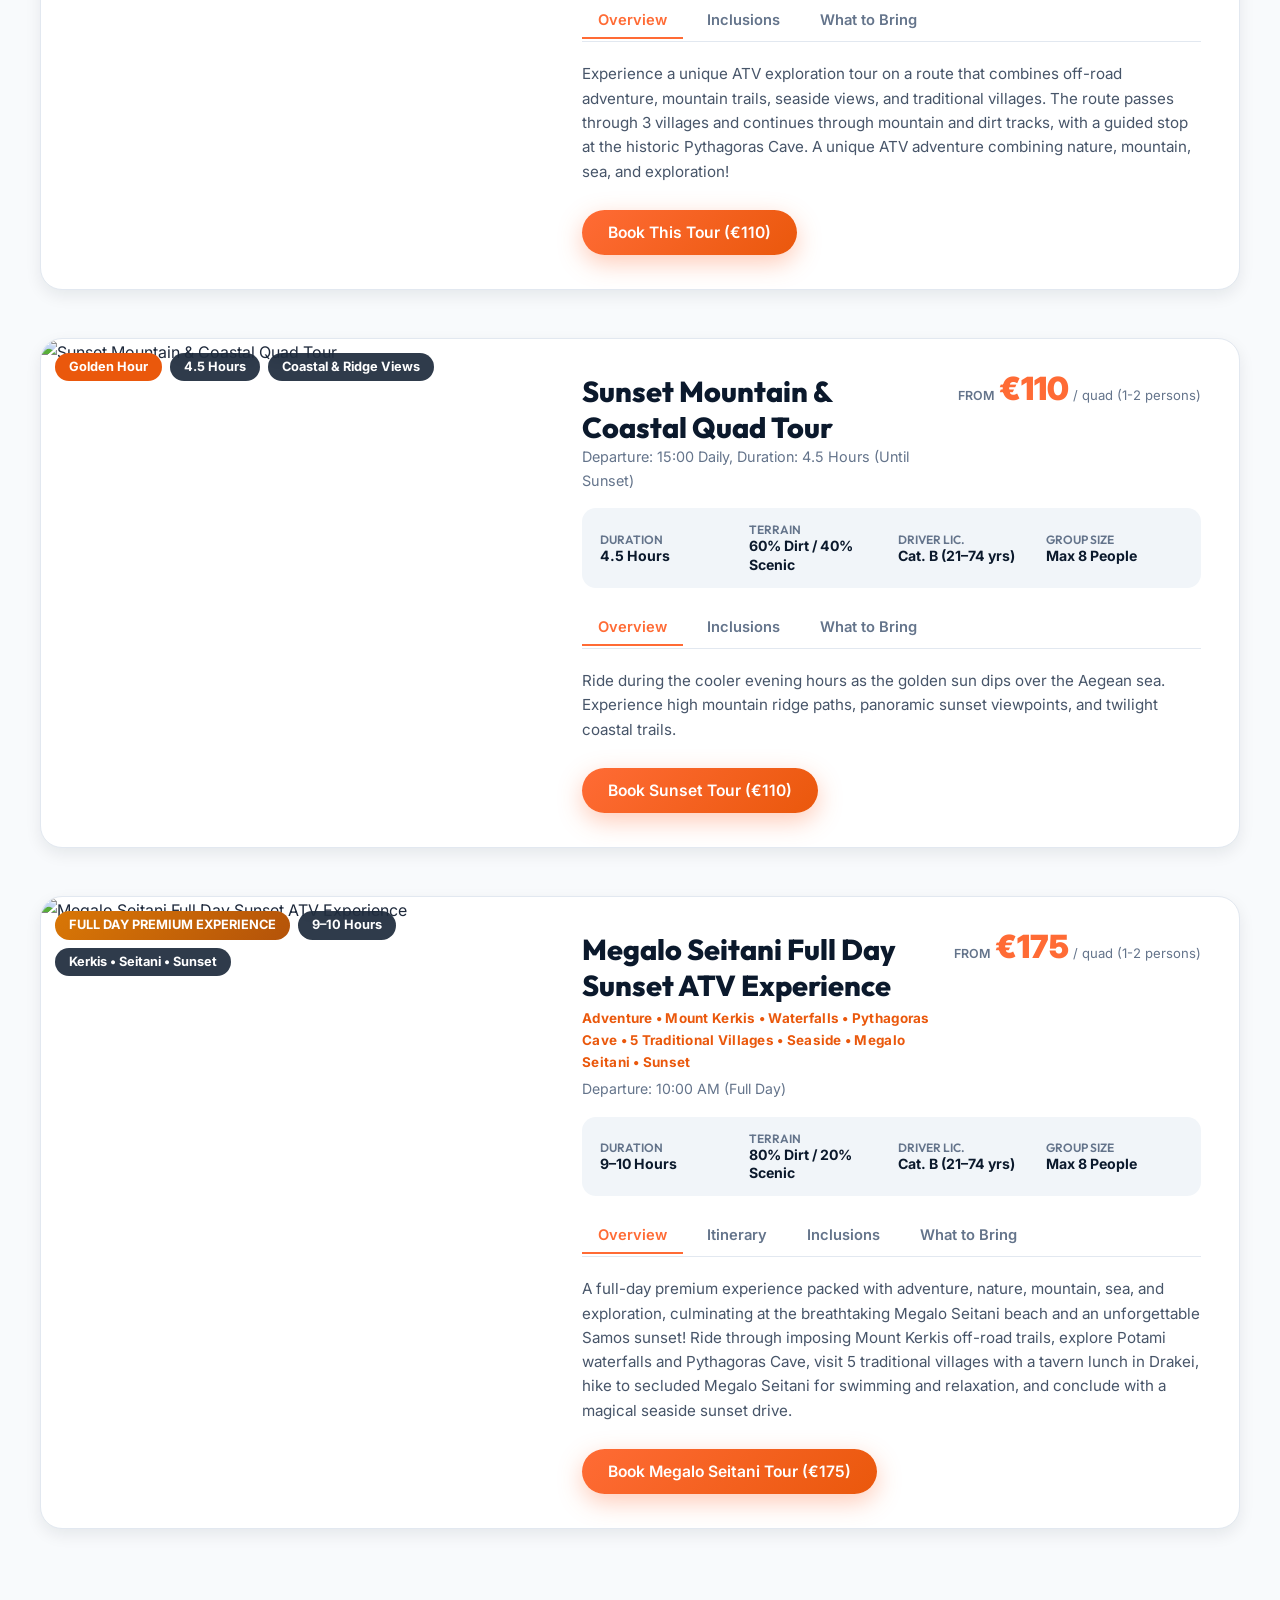
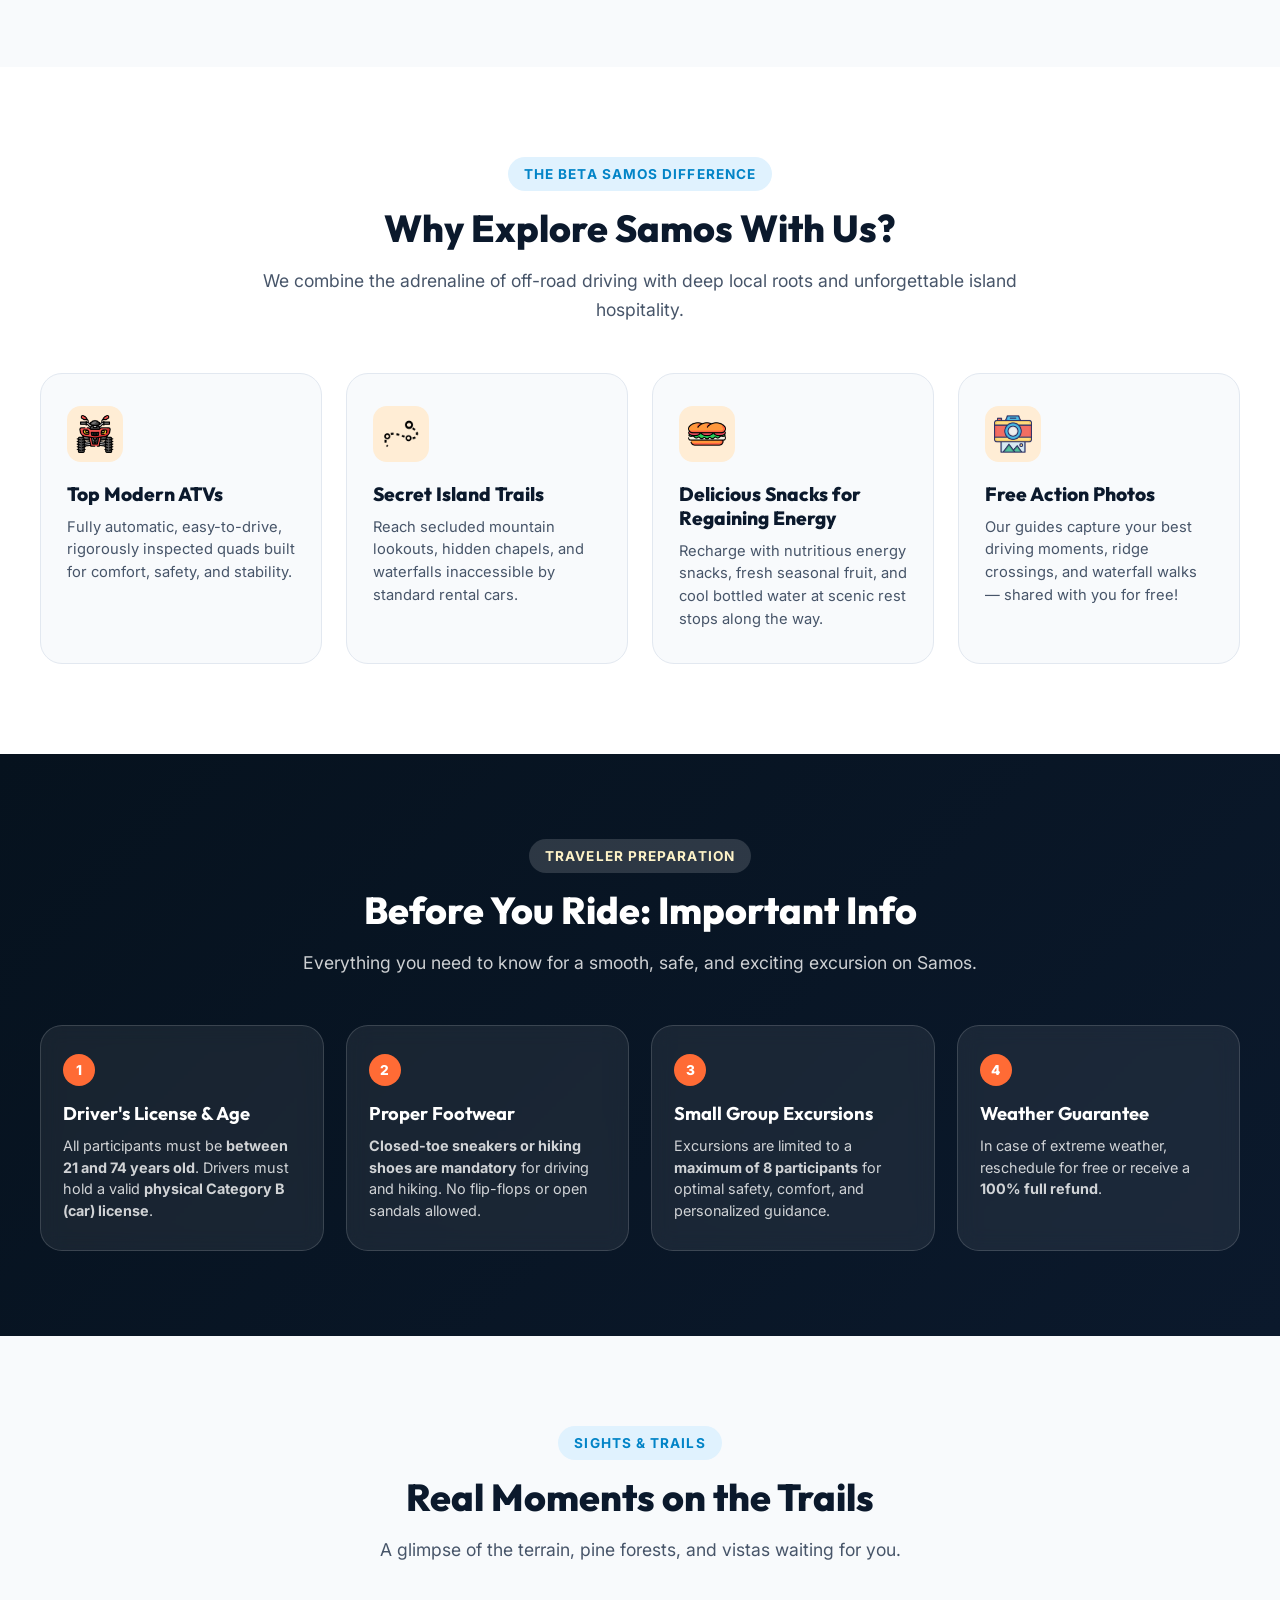
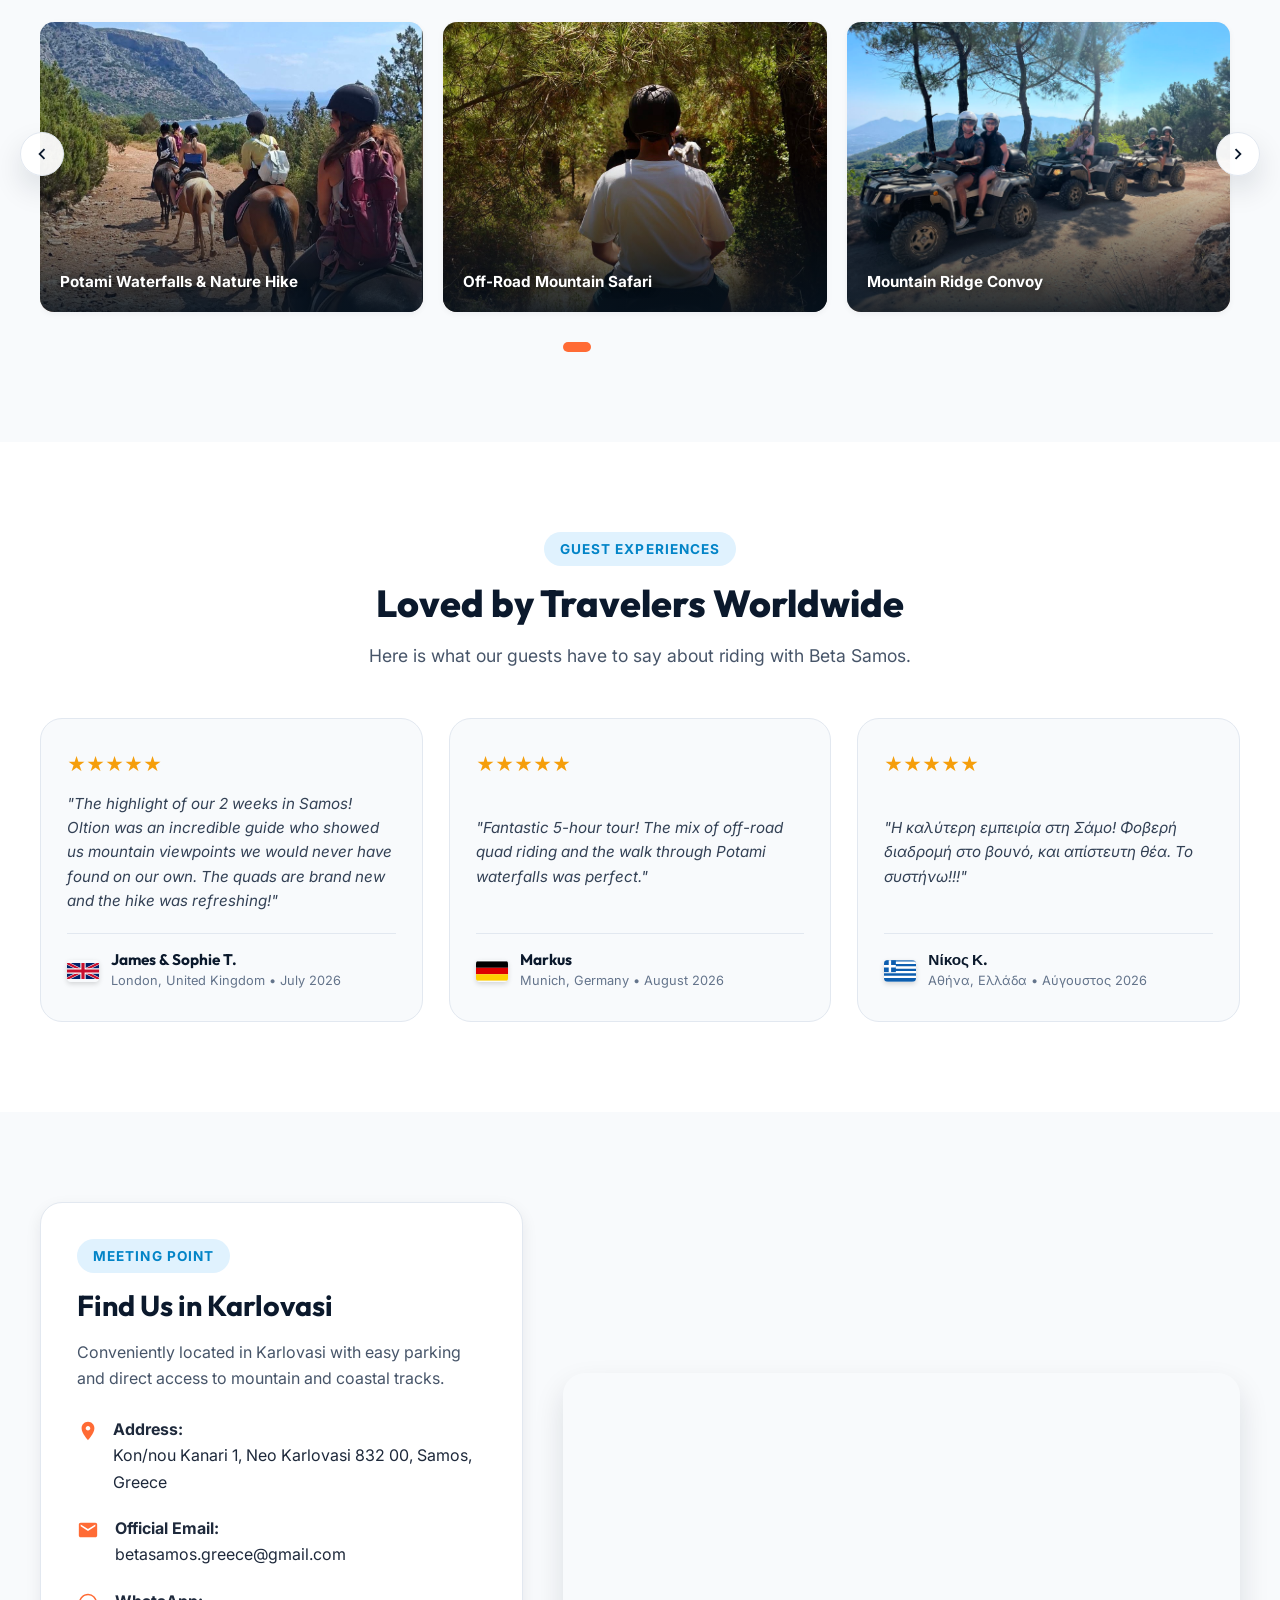
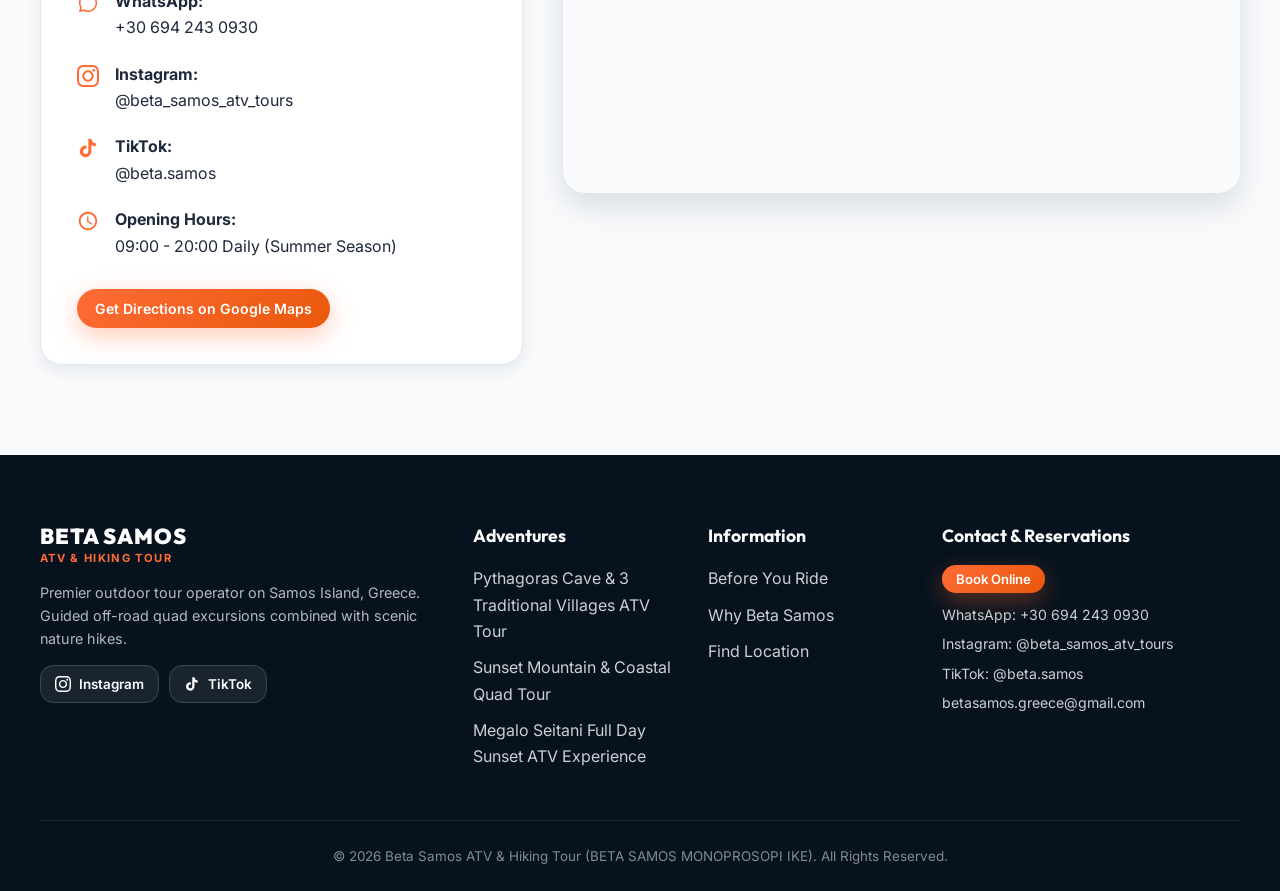
==== commit 22634c09: "feat(tours): update Pythagoras Cave badge to ATV Adventure, hide itinerary, and sync booking form" ====
--- a/index.html
+++ b/index.html
@@ -241,9 +241,9 @@
           <div class="tour-media">
             <img src="assets/images/IMG_3026.jpeg" alt="Pythagoras Cave &amp; 3 Traditional Villages ATV Tour" class="tour-img">
             <div class="tour-badge-top">
-              <span class="pill-badge featured" data-i18n="badge_bestseller">Most Popular</span>
+              <span class="pill-badge featured" data-i18n="badge_bestseller">ATV Adventure</span>
               <span class="pill-badge">4.5 Hours</span>
-              <span class="pill-badge">3 Villages &amp; Pythagoras Cave</span>
+              <span class="pill-badge">Pythagoras Cave</span>
             </div>
           </div>
 
